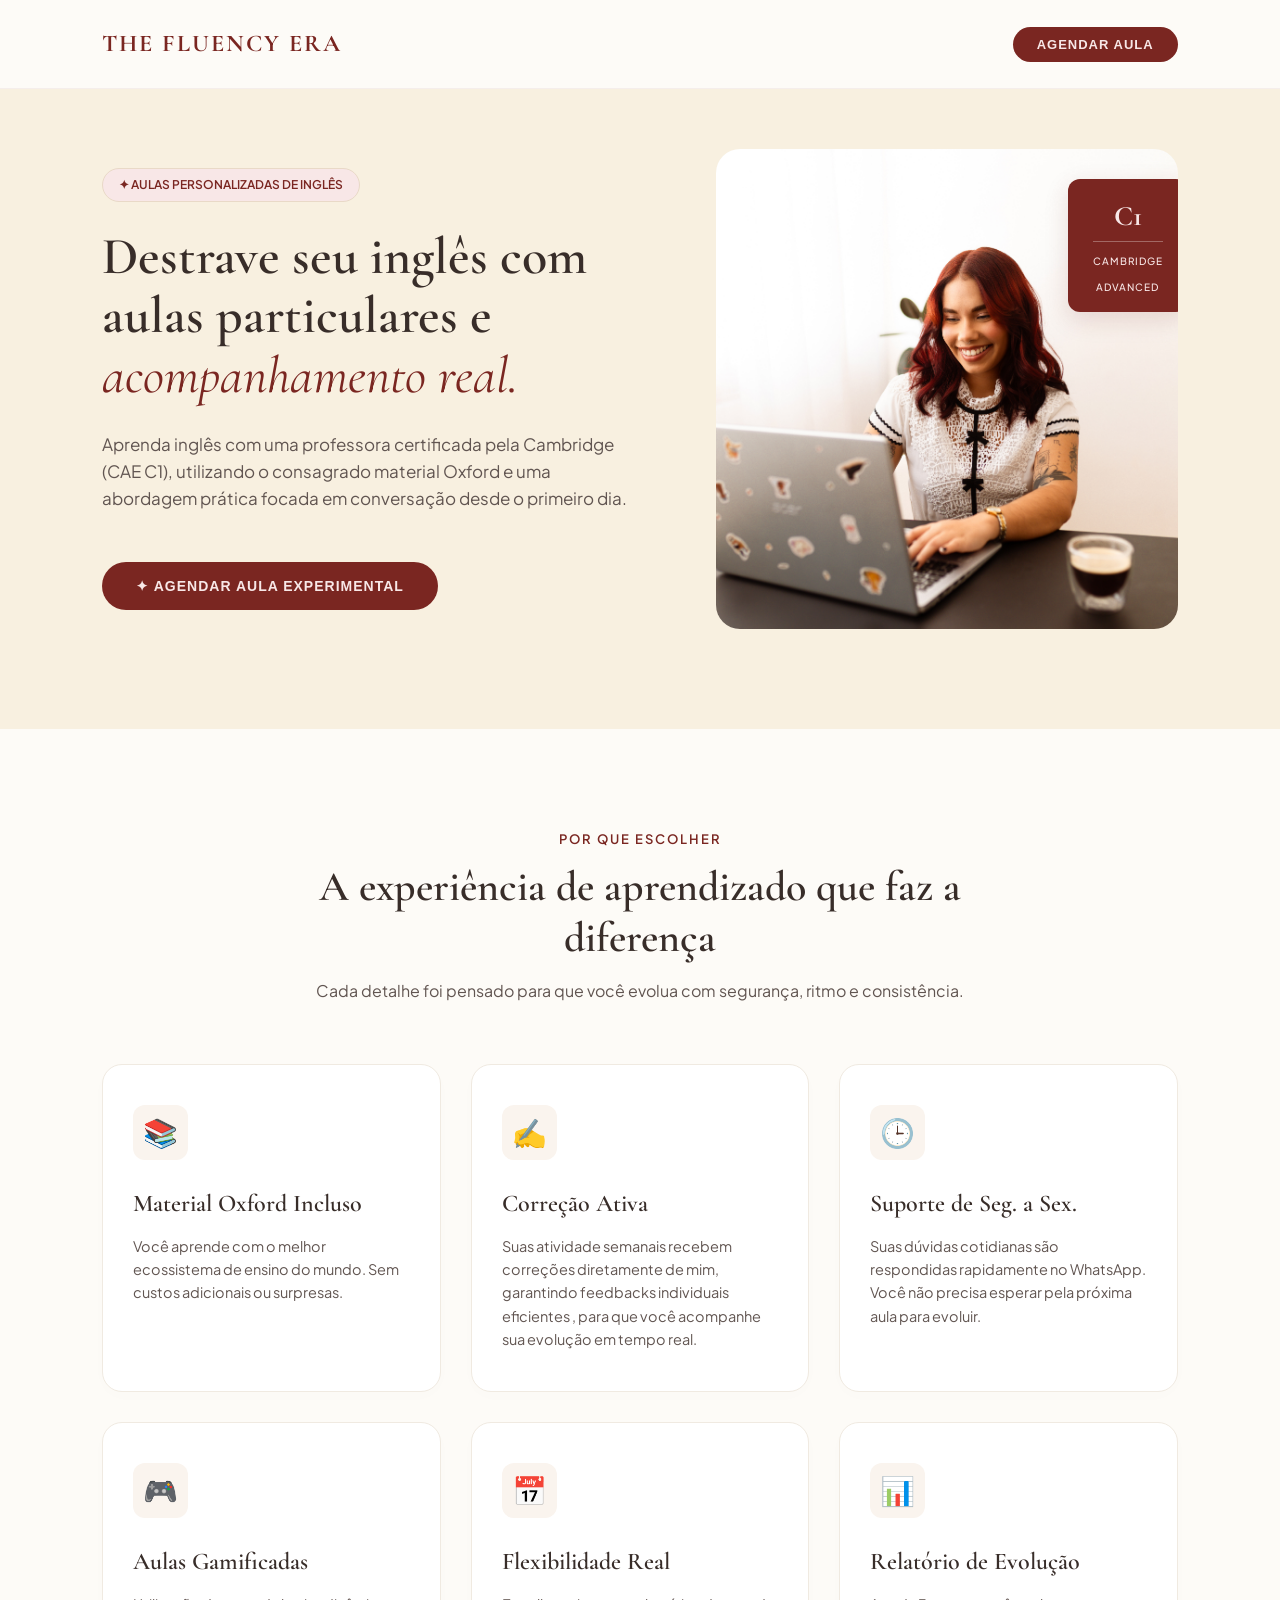
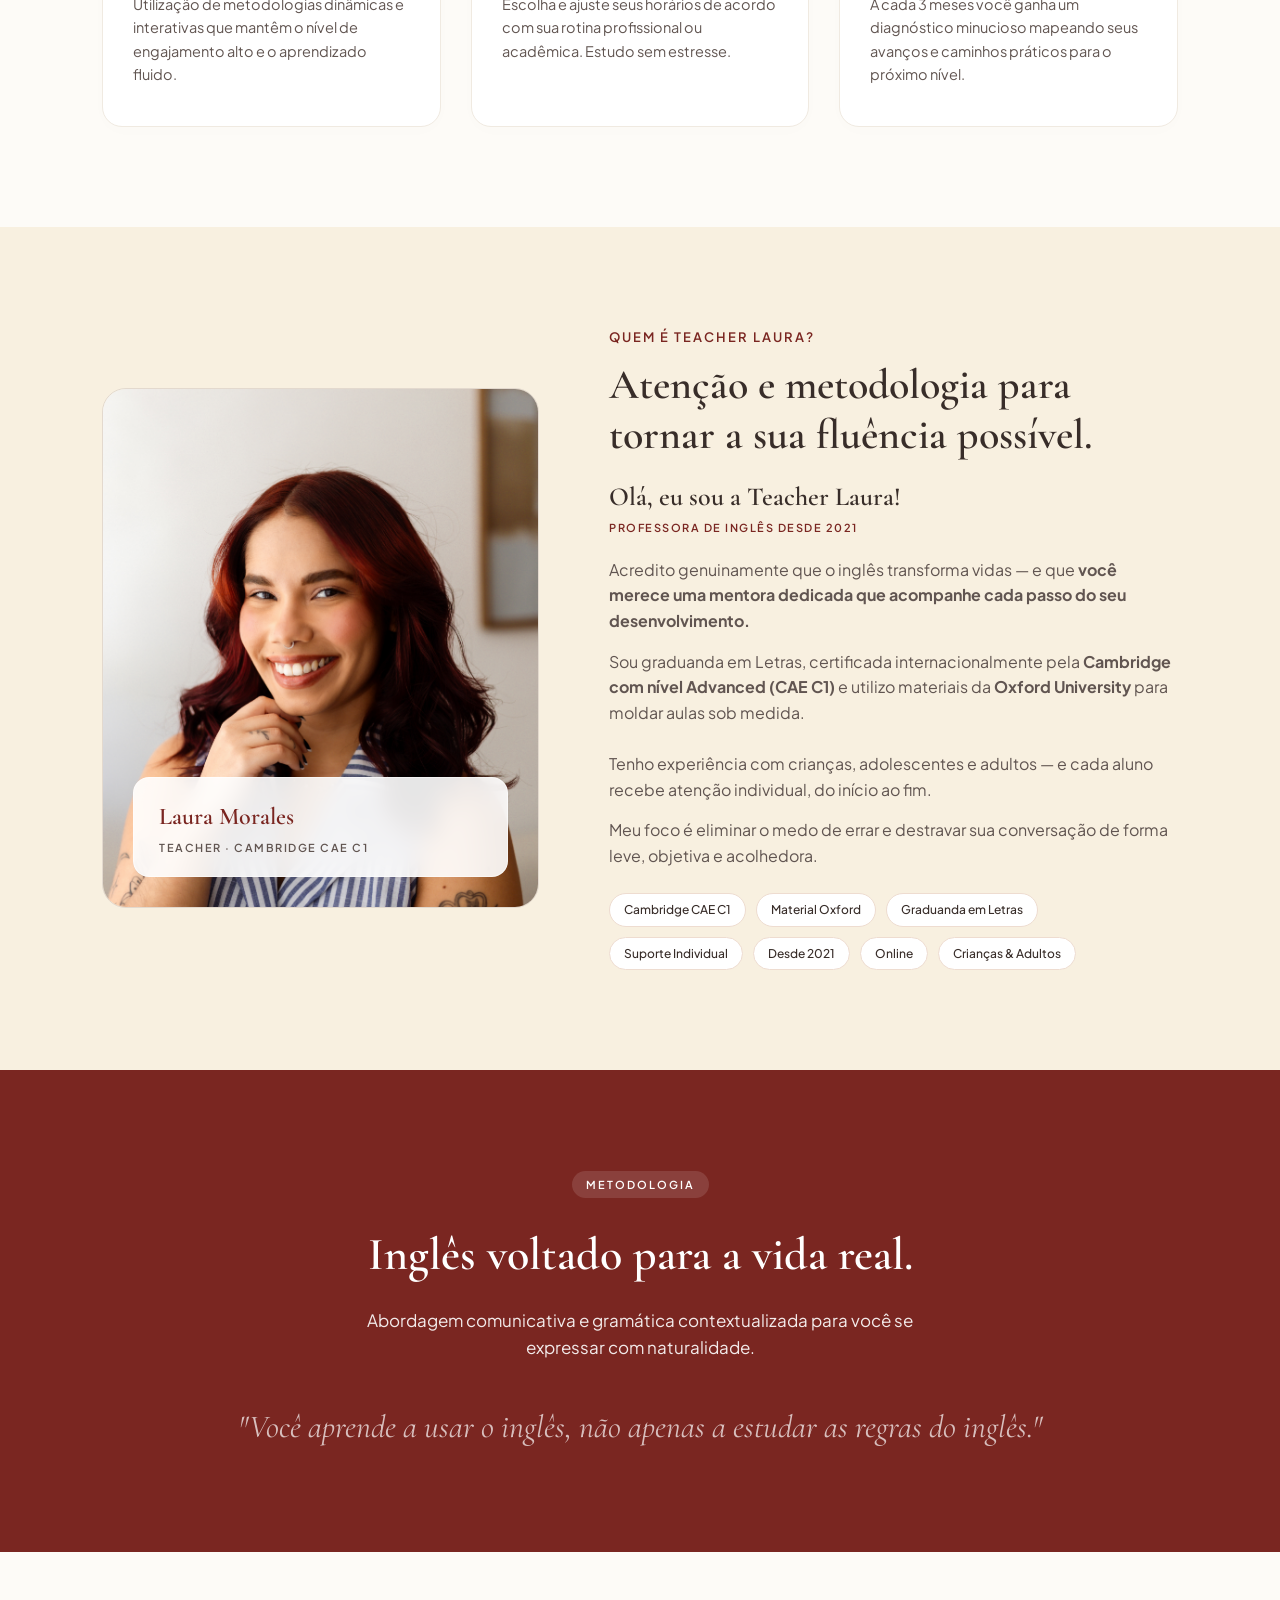
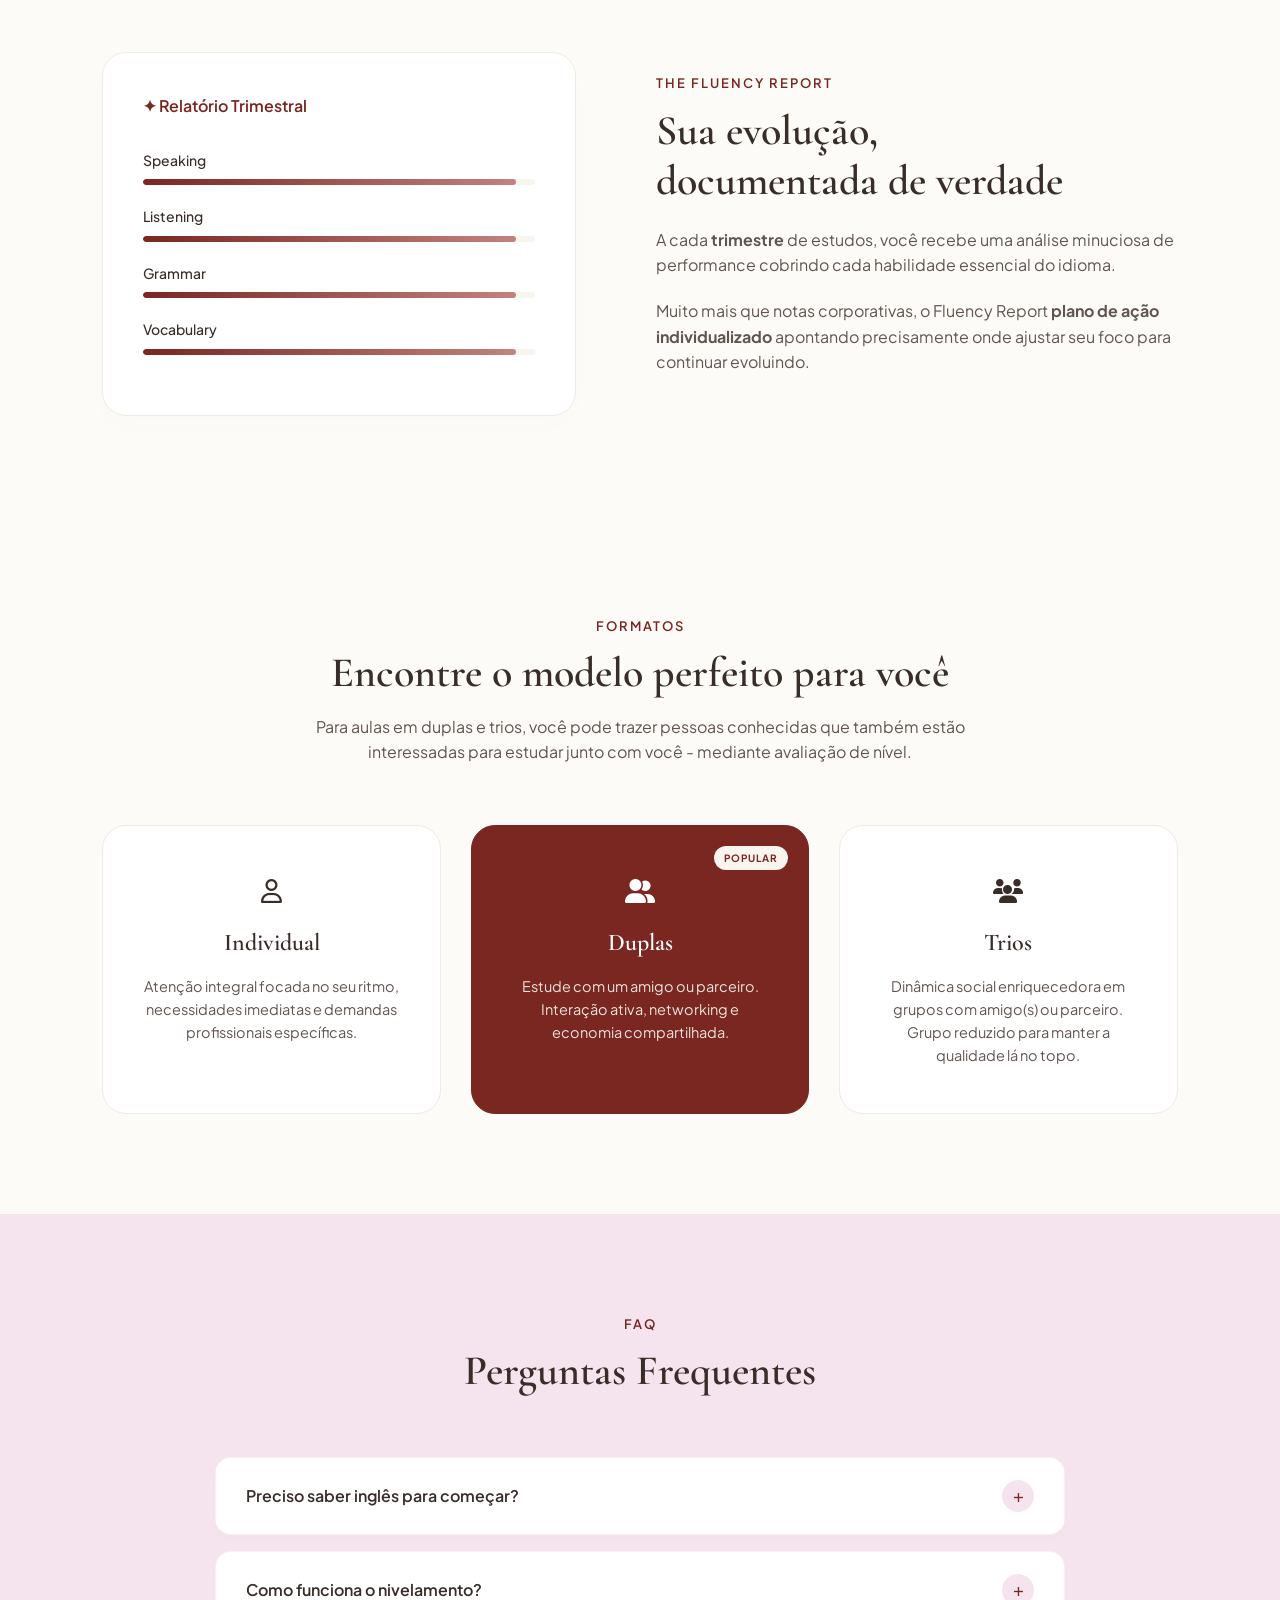
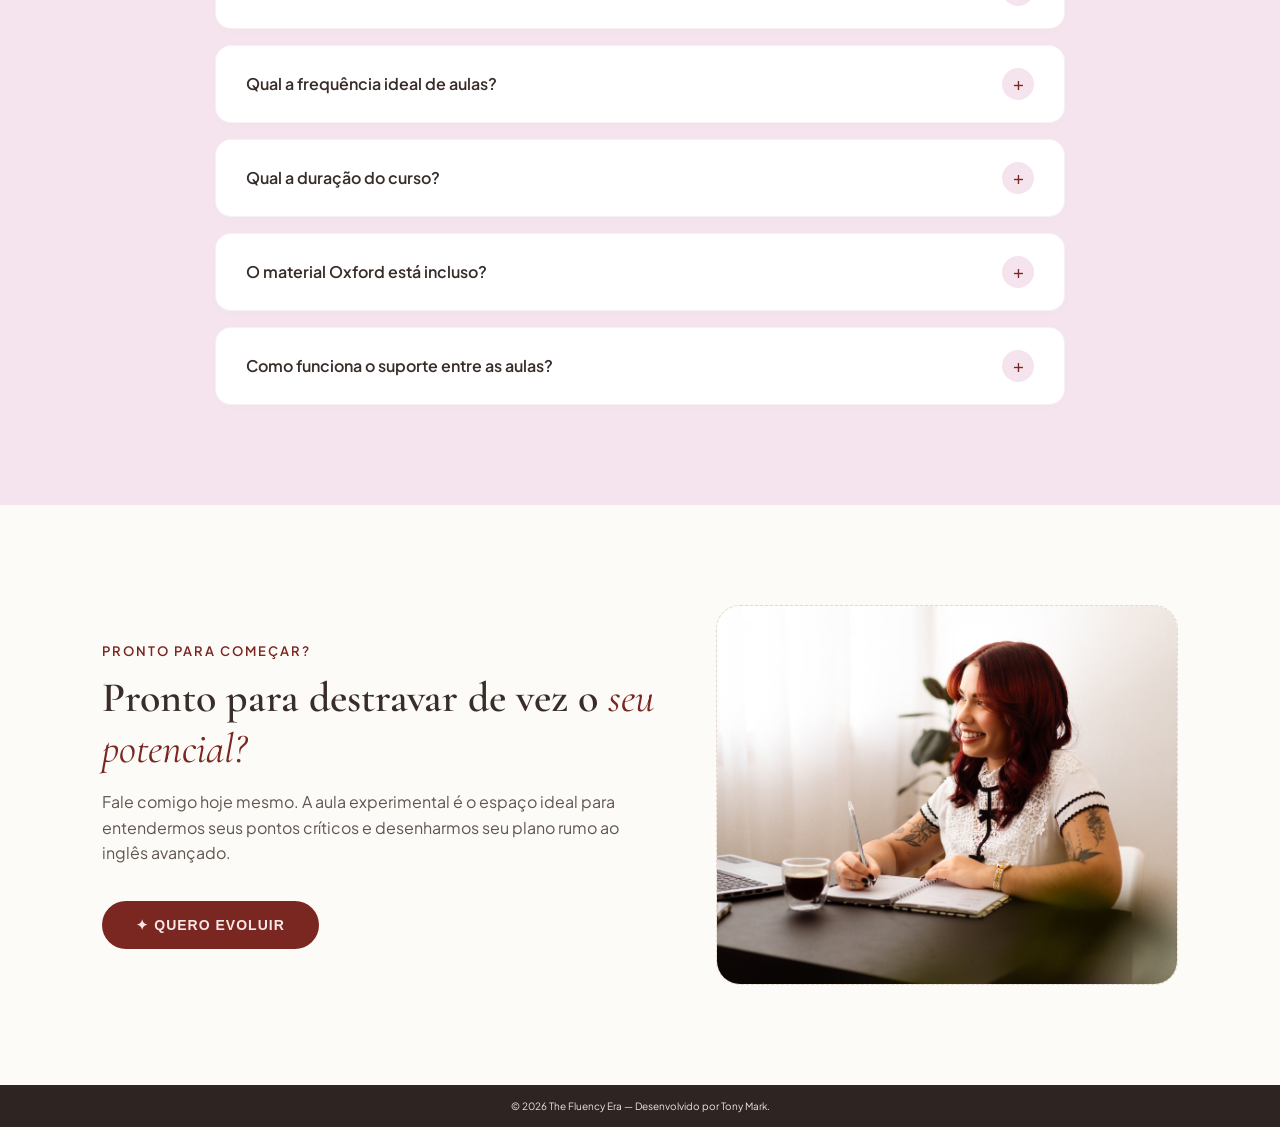
==== index.html @ 77a79cf3 "Update index.html" ====
<!DOCTYPE html>
<html lang="pt-BR">

<head>
    <meta charset="UTF-8">
    <meta name="viewport" content="width=device-width, initial-scale=1.0">
    <title>The Fluency Era | Teacher Laura</title>
    <link
        href="https://fonts.googleapis.com/css2?family=Cormorant+Garamond:ital,wght@0,400;0,600;1,400&family=Plus+Jakarta+Sans:wght@400;500;600&display=swap"
        rel="stylesheet">
    <link rel="stylesheet" href="css/stylos.css">
    <link rel="stylesheet" href="https://cdnjs.cloudflare.com/ajax/libs/font-awesome/6.5.1/css/all.min.css">
</head>

<body>

    <nav>
        <div class="logo">THE FLUENCY ERA</div>
        <button class="btn-nav open-modal-btn">AGENDAR AULA</button>
    </nav>

    <header class="hero">
        <div class="hero-container">
            <div class="hero-text">
                <span class="badge">✦ AULAS PERSONALIZADAS DE INGLÊS</span>
                <h1>Destrave seu inglês com aulas particulares e <span class="italic-text">acompanhamento real.</span>
                </h1>
                <p>Aprenda inglês com uma professora certificada pela Cambridge (CAE C1), utilizando o consagrado
                    material Oxford e uma abordagem prática focada em conversação desde o primeiro dia.</p>
                <button class="btn-hero open-modal-btn">✦ AGENDAR AULA EXPERIMENTAL</button>
            </div>
            <div class="hero-image-container">
                <div class="image-wrapper">
                    <img src="img/começo.jpg" alt="Teacher Laura Morales" class="hero-img-fallback">
                    <div class="cambridge-badge">
                        <span class="badge-title">C1</span>
                        <span class="badge-subtitle">CAMBRIDGE<br>ADVANCED</span>
                    </div>
                </div>
            </div>
        </div>
    </header>

    <section class="features-section">
        <div class="section-header">
            <span class="badge-small">POR QUE ESCOLHER</span>
            <h2>A experiência de aprendizado que faz a diferença</h2>
            <p>Cada detalhe foi pensado para que você evolua com segurança, ritmo e consistência.</p>
        </div>

        <div class="features-grid">
            <div class="feature-card">
                <div class="card-icon">📚</div>
                <h3>Material Oxford Incluso</h3>
                <p>Você aprende com o melhor ecossistema de ensino do mundo. Sem custos adicionais ou surpresas.</p>
            </div>
            <div class="feature-card">
                <div class="card-icon">✍️</div>
                <h3>Correção Ativa</h3>
                <p>Suas atividade semanais recebem correções diretamente de mim, garantindo feedbacks individuais
                    eficientes , para que você acompanhe sua evolução em tempo real.</p>
            </div>
            <div class="feature-card">
                <div class="card-icon">🕒</div>
                <h3>Suporte de Seg. a Sex.</h3>
                <p>Suas dúvidas cotidianas são respondidas rapidamente no WhatsApp. Você não precisa esperar pela
                    próxima aula para evoluir.</p>
            </div>
            <div class="feature-card">
                <div class="card-icon">🎮</div>
                <h3>Aulas Gamificadas</h3>
                <p>Utilização de metodologias dinâmicas e interativas que mantêm o nível de engajamento alto e o
                    aprendizado fluido.</p>
            </div>
            <div class="feature-card">
                <div class="card-icon">📅</div>
                <h3>Flexibilidade Real</h3>
                <p>Escolha e ajuste seus horários de acordo com sua rotina profissional ou acadêmica. Estudo sem
                    estresse.</p>
            </div>
            <div class="feature-card">
                <div class="card-icon">📊</div>
                <h3>Relatório de Evolução</h3>
                <p>A cada 3 meses você ganha um diagnóstico minucioso mapeando seus avanços e caminhos práticos para o
                    próximo nível.</p>
            </div>
        </div>
    </section>

    <section class="about-section">
        <div class="about-container">
            <div class="about-image-wrapper">
                <img src="img/meio.jpg" alt="Laura Morales" class="about-img-fallback">
                <div class="about-name-tag">
                    <h3>Laura Morales</h3>
                    <p>TEACHER · CAMBRIDGE CAE C1</p>
                </div>
            </div>
            <div class="about-content">
                <span class="badge-small">QUEM É TEACHER LAURA?</span>
                <h2>Atenção e metodologia para tornar a sua fluência possível.</h2>
                <h3>Olá, eu sou a Teacher Laura!</h3>
                <p class="subtitle-instructor">PROFESSORA DE INGLÊS DESDE 2021</p>
                <p>Acredito genuinamente que o inglês transforma vidas — e que <strong>você merece uma mentora dedicada
                        que acompanhe cada passo do seu desenvolvimento.</strong></p>
                <p>Sou graduanda em Letras, certificada internacionalmente pela <strong>Cambridge com nível Advanced
                        (CAE C1)</strong> e utilizo materiais da <strong>Oxford University</strong>
                    para moldar aulas sob medida.
                    <br>
                    <br>Tenho experiência com crianças, adolescentes e adultos — e cada aluno recebe atenção individual,
                    do início ao fim.
                </p>
                <p>Meu foco é eliminar o medo de errar e destravar sua conversação de forma leve, objetiva e acolhedora.
                </p>
                <div class="tags-container">
                    <span class="info-tag">Cambridge CAE C1</span>
                    <span class="info-tag">Material Oxford</span>
                    <span class="info-tag">Graduanda em Letras</span>
                    <span class="info-tag">Suporte Individual</span>
                    <span class="info-tag">Desde 2021</span>
                    <span class="info-tag">Online</span>
                    <span class="info-tag">Crianças & Adultos</span>
                </div>
            </div>
        </div>
    </section>

    <section class="methodology-banner">
        <span class="badge-light">METODOLOGIA</span>
        <h2>Inglês voltado para a vida real.</h2>
        <p class="methodology-sub">Abordagem comunicativa e gramática contextualizada para você se expressar com
            naturalidade.</p>
        <blockquote class="quote">"Você aprende a usar o inglês, não apenas a estudar as regras do inglês."</blockquote>
    </section>

    <section class="report-section">
        <div class="report-container">
            <div class="report-preview-box">
                <div class="report-header-internal">✦ Relatório Trimestral</div>
                <div class="report-row"><span>Speaking</span>
                    <div class="progress-bar">
                        <div class="progress" style="width: 95%;"></div>
                    </div>
                </div>
                <div class="report-row"><span>Listening</span>
                    <div class="progress-bar">
                        <div class="progress" style="width: 95%;"></div>
                    </div>
                </div>
                <div class="report-row"><span>Grammar</span>
                    <div class="progress-bar">
                        <div class="progress" style="width: 95%;"></div>
                    </div>
                </div>
                <div class="report-row"><span>Vocabulary</span>
                    <div class="progress-bar">
                        <div class="progress" style="width: 95%;"></div>
                    </div>
                </div>
            </div>
            <div class="report-text">
                <span class="badge-small">THE FLUENCY REPORT</span>
                <h2>Sua evolução, <br> documentada de verdade</h2>
                <p>A cada <strong>trimestre</strong> de estudos, você recebe uma análise minuciosa de performance
                    cobrindo cada habilidade essencial do idioma.</p>
                <p>Muito mais que notas corporativas, o Fluency Report <strong>plano de ação individualizado</strong>
                    apontando precisamente onde ajustar seu foco para continuar evoluindo.</p>
            </div>
        </div>
    </section>


    <section class="modalities-section">
        <div class="section-header">
            <span class="badge-small">FORMATOS</span>
            <h2>Encontre o modelo perfeito para você</h2>
            <p>Para aulas em duplas e trios, você pode trazer pessoas conhecidas
                que também estão interessadas para estudar junto com você - mediante avaliação de nível.</p>
        </div>
        <div class="modalities-grid">
            <div class="modality-card">
                <div class="mod-icon">
                    <i class="fa-regular fa-user modalidade-icon"></i>
                </div>
                <h3>Individual</h3>
                <p>Atenção integral focada no seu ritmo, necessidades imediatas e demandas profissionais específicas.
                </p>
            </div>
            <div class="modality-card popular">
                <div class="popular-badge">POPULAR</div>
                <div class="mod-icon">
                    <i class="fa-solid fa-user-group modalidade-icon"></i>
                </div>
                <h3>Duplas</h3>
                <p>Estude com um amigo ou parceiro. Interação ativa, networking e economia compartilhada.</p>
            </div>
            <div class="modality-card">
                <div class="mod-icon">
                    <i class="fa-solid fa-users modalidade-icon"></i>
                </div>
                <h3>Trios</h3>
                <p>Dinâmica social enriquecedora em grupos com amigo(s) ou parceiro. Grupo reduzido para manter a
                    qualidade lá no topo.</p>
            </div>
        </div>
    </section>

    <section class="faq-section" id="faq">
        <div class="section-header">
            <span class="badge-small">FAQ</span>
            <h2>Perguntas Frequentes</h2>
        </div>

        <div class="faq-grid">
            <div class="faq-item">
                <div class="faq-q" onclick="toggleFaq(this)">
                    <span>Preciso saber inglês para começar?</span>
                    <div class="faq-icon">+</div>
                </div>
                <div class="faq-a">
                    <div class="faq-a-inner">
                        Não! As aulas são adaptadas para todos os níveis, inclusive para quem está começando do zero. O
                        diagnóstico inicial define o ponto de partida ideal para você.
                    </div>
                </div>
            </div>

            <div class="faq-item">
                <div class="faq-q" onclick="toggleFaq(this)">
                    <span>Como funciona o nivelamento?</span>
                    <div class="faq-icon">+</div>
                </div>
                <div class="faq-a">
                    <div class="faq-a-inner">
                        Antes da aula, você recebe um questionário rápido para um alinhamento inicial de nível. Durante
                        a aula experimental, validamos esse resultado de forma prática e dinâmica enquanto conversamos
                        em inglês e nos conhecemos melhor. Após esse diagnóstico, estruturamos seu plano personalizado.
                    </div>
                </div>
            </div>

            <div class="faq-item">
                <div class="faq-q" onclick="toggleFaq(this)">
                    <span>Qual a frequência ideal de aulas?</span>
                    <div class="faq-icon">+</div>
                </div>
                <div class="faq-a">
                    <div class="faq-a-inner">
                        A frequência ideal depende da sua disponibilidade e objetivos. Geralmente, recomendamos de 1 a 2
                        aulas por semana para manter um ritmo constante de aprendizado e fixação de conteúdo.
                    </div>
                </div>
            </div>

            <div class="faq-item">
                <div class="faq-q" onclick="toggleFaq(this)">
                    <span>Qual a duração do curso?</span>
                    <div class="faq-icon">+</div>
                </div>
                <div class="faq-a">
                    <div class="faq-a-inner">
                        Por ser um curso 100% personalizado, não há um tempo fixo de duração. Você avança de acordo com
                        o seu próprio ritmo e necessidades específicas, sem prazos engessados.
                    </div>
                </div>
            </div>

            <div class="faq-item">
                <div class="faq-q" onclick="toggleFaq(this)">
                    <span>O material Oxford está incluso?</span>
                    <div class="faq-icon">+</div>
                </div>
                <div class="faq-a">
                    <div class="faq-a-inner">
                        Sim! Todo o material didático premium da renomada editora Oxford já está completamente incluso
                        nas modalidades de aula, sem nenhuma cobrança de taxas adicionais.
                    </div>
                </div>
            </div>

            <div class="faq-item">
                <div class="faq-q" onclick="toggleFaq(this)">
                    <span>Como funciona o suporte entre as aulas?</span>
                    <div class="faq-icon">+</div>
                </div>
                <div class="faq-a">
                    <div class="faq-a-inner">
                        Você tem canal direto comigo via WhatsApp de segunda a sexta-feira para tirar dúvidas, enviar
                        exercícios ou solicitar feedbacks complementares, sem precisar esperar o dia da próxima aula.
                    </div>
                </div>
            </div>
        </div>
    </section>

    <section class="cta-final">
        <div class="cta-container">
            <div class="cta-text-side">
                <span class="badge-small">PRONTO PARA COMEÇAR?</span>
                <h2>Pronto para destravar de vez o <span class="italic-text">seu potencial?</span></h2>
                <p>Fale comigo hoje mesmo. A aula experimental é o espaço ideal para entendermos seus pontos críticos e
                    desenharmos seu plano rumo ao inglês avançado.</p>
                <button class="btn-cta open-modal-btn">✦ QUERO EVOLUIR</button>
            </div>
            <div class="cta-image-side">
                <div class="cta-image-box">
                    <img src="img/final.jpg" alt="Fluency Journey" class="cta-img-fallback">
                </div>
            </div>
        </div>
    </section>

    <footer>
        <p>&copy; 2026 The Fluency Era — Desenvolvido por Tony Mark.</p>
    </footer>

    <div id="bookingModal" class="modal">
        <div class="modal-content">
            <span class="close-modal">&times;</span>
            <div class="modal-body-box">
                <h2>Início da jornada de fluência</h2>
                <p class="modal-subtitle">Preencha os detalhes e vamos conversar no WhatsApp!</p>

                <form id="whatsappForm">
                    <div class="form-group">
                        <label for="userName">Seu Nome Completo</label>
                        <input type="text" id="userName" placeholder="Ex: João Silva" required>
                    </div>

                    <div class="form-group">
                        <label for="userAge">Sua Idade</label>
                        <input type="number" id="userAge" placeholder="Ex: 28" required>
                    </div>

                    <div class="form-group">
                        <label for="englishLevel">Como você avalia seu inglês hoje?</label>
                        <select id="englishLevel" required>
                            <option value="" disabled selected>Selecione uma opção</option>
                            <option value="Iniciante">Iniciante (Não sei nada ou muito pouco)</option>
                            <option value="Básico">Básico (Entendo um pouco, mas travo na fala)</option>
                            <option value="Intermediário">Intermediário (Já me comunico, mas procuro aperfeiçoamento)
                            </option>
                            <option value="Avançado">Avançado (Sou fluente, mas quero refinar meu inglês)</option>
                        </select>
                    </div>

                    <div class="form-group">
                        <label for="hasExperience">Já teve experiências anteriores com o inglês?</label>
                        <select id="hasExperience" required>
                            <option value="" disabled selected>Selecione uma opção</option>
                            <option value="Não">Não</option>
                            <option value="Sim, em cursos tradicionais">Sim, em cursos tradicionais</option>
                            <option value="Sim, com professores particulares">Sim, com professores particulares</option>
                            <option value="Sim, de forma autodidata">Sim, por conta própria</option>
                        </select>
                    </div>

                    <div class="form-group">
                        <label for="userObjective">Qual seu principal objetivo com o idioma?</label>
                        <textarea id="userObjective" placeholder="Ex: Viagem, Promoção no Trabalho, Conversação, etc."
                            rows="3" required></textarea>
                    </div>

                    <div class="form-group">
                        <label for="preferredPlan">Qual plano melhor atende sua necessidade?</label>
                        <select id="preferredPlan" required>
                            <option value="" disabled selected>Selecione uma opção</option>
                            <option value="1x na semana">1x na semana</option>
                            <option value="2x na semana">2x na semana</option> Turma para iniciantes (quinta-feira 20h)
                            <option value="Personalizado">Pacote personalizado</option>
                            <option value="Turma">Turma para iniciantes (quinta-feira 20h)</option>

                        </select>
                    </div>

                    <div class="form-group">
                        <label for="preferredTime">Preferência de horário para as aulas:</label>
                        <select id="preferredTime" required>
                            <option value="" disabled selected>Selecione uma opção</option>
                            <option value="Manhã">Manhã</option>
                            <option value="Tarde">Tarde</option>
                            <option value="Noite">Noite</option>
                        </select>
                    </div>

                    <button type="submit" class="btn-submit-form">Enviar e Iniciar Chat</button>
                </form>
            </div>
        </div>
    </div>

    <script src="JS/action.js"></script>
</body>

</html>
---- css/stylos.css ----
* {
    box-sizing: border-box;
    margin: 0;
    padding: 0;
}

:root {
    --bordô: #7A2621;         /* Tom de vinho principal dos botões e logo */
    --bordô-light: #5E1B17;   /* Hover dos botões */
    --rosa: #eac8d6;          /* Detalhes e bordas secundárias */
    --rosa-light: #f5e4ed;    /* Fundo suave do FAQ e badges */
    --creme: #f8f0e0;         /* Tom creme padrão do body */
    --creme-light: #FDFBF7;   /* Variação creme claro para contraste */
    --dark: #382d29;          /* Cor da tipografia principal */
    --gray: #615551;          /* Cor dos parágrafos secundários */
    --white: #FFFFFF;         /* Fundo interno dos cards */
}

body {
    font-family: 'Plus Jakarta Sans', sans-serif;
    background-color: var(--creme);
    color: var(--dark);
    line-height: 1.6;
}

/*FONTES*/
h1, h2, h3, h4, .logo, 
.hero-text h1,
.section-header h2, 
.about-content h2, .about-content h3, 
.report-text h2, 
.feature-card h3,
.modality-card h3,
.modalities-section h2,
.faq-section h2,
.modal-body-box h2,
.methodology-banner h2 {
    font-family: 'Cormorant Garamond', serif;
    font-weight: 600;
}

/* Padronização dos parágrafos e textos das seções para usarem a Plus Jakarta Sans */
p, .section-header p, .about-content p, .report-text p, .feature-card p, .modality-card p, .faq-q span {
    font-family: 'Plus Jakarta Sans', sans-serif;
}

/*NAVBAR (MENU SUPERIOR)*/
nav {
    display: flex;
    justify-content: space-between;
    align-items: center;
    padding: 25px 8%;
    background-color: var(--creme-light);
    position: sticky;
    top: 0;
    z-index: 100;
    border-bottom: 1px solid rgba(122, 38, 33, 0.06);
}

.logo {
    font-size: 24px;
    letter-spacing: 2px;
    color: var(--bordô);
    font-weight: bold;
}

.btn-nav {
    background-color: var(--bordô);
    color: #f8e7e7;
    border: none;
    padding: 10px 24px;
    border-radius: 50px;
    font-size: 13px;
    font-weight: 600;
    letter-spacing: 1px;
    cursor: pointer;
    transition: background-color 0.3s ease;
}

.btn-nav:hover {
    background-color: var(--bordô-light);
}

/*ELEMENTOS VISUAIS: BADGES E BOTÕES GERAIS*/
.badge {
    background-color: #f8e7e7;
    padding: 6px 16px;
    border-radius: 50px;
    font-size: 12px;
    font-weight: 600;
    color: var(--bordô);
    border: 1px solid #e9d9c7;
    display: inline-block;
    margin-bottom: 25px;
}

.badge-small {
    color: var(--bordô);
    font-size: 13px;
    font-weight: 600;
    letter-spacing: 2px;
    display: block;
    margin-bottom: 12px;
}

.btn-hero, .btn-cta {
    background-color: var(--bordô);
    color: #f8e7e7;
    border: none;
    padding: 16px 34px;
    border-radius: 50px;
    font-size: 14px;
    font-weight: 600;
    cursor: pointer;
    letter-spacing: 1px;
    transition: transform 0.2s, background-color 0.3s;
    margin-top: 15px;
}

.btn-hero:hover, .btn-cta:hover {
    background-color: var(--bordô-light);
    transform: translateY(-2px);
}

/*SEÇÃO HERO*/
.hero {
    padding: 60px 8% 100px 8%;
    background-color: var(--creme);
}

.hero-container {
    display: grid;
    grid-template-columns: 1.2fr 1fr;
    gap: 60px;
    align-items: center;
}

.hero-text h1 {
    font-size: 52px;
    line-height: 1.15;
    color: var(--dark);
    margin-bottom: 25px;
}

.italic-text {
    font-style: italic;
    font-weight: 400;
    color: var(--bordô);
}

.hero-text p {
    font-size: 17px;
    color: var(--gray);
    margin-bottom: 35px;
    max-width: 540px;
}

.hero-image-container .image-wrapper {
    position: relative;
    background-color: #e7d5c1;
    border-radius: 24px;
    height: 480px;
    width: 100%;
    overflow: hidden;
}

.hero-img-fallback, .about-img-fallback {
    width: 100%;
    height: 100%;
    object-fit: cover;
    display: block;
}

.cambridge-badge {
    position: absolute;
    top: 30px;
    right: -10px;
    background-color: var(--bordô);
    color: #f8e7e7;
    padding: 15px 25px;
    border-radius: 12px;
    box-shadow: 0 8px 24px rgba(122,38,33,0.15);
    text-align: center;
    z-index: 5;
}

.cambridge-badge .badge-title {
    font-family: 'Cormorant Garamond', serif;
    font-size: 28px;
    font-weight: bold;
    display: block;
    border-bottom: 1px solid rgba(255,255,255,0.3);
    padding-bottom: 2px;
    margin-bottom: 4px;
}

.cambridge-badge .badge-subtitle {
    font-size: 10px;
    letter-spacing: 1px;
    font-weight: 500;
}

/*CONFIGURAÇÃO DO GRID DE BENEFÍCIOS*/
.features-section {
    padding: 100px 8%;
    background-color: var(--creme-light);
}

.section-header {
    text-align: center;
    margin-bottom: 60px;
    max-width: 700px;
    margin-left: auto;
    margin-right: auto;
}

.section-header h2 {
    font-size: 42px;
    color: var(--dark);
    margin-bottom: 15px;
    line-height: 1.2;
}

.section-header p {
    color: var(--gray);
    font-size: 16px;
    font-weight: 400;
}

.features-grid {
    display: grid;
    grid-template-columns: repeat(3, 1fr); 
    gap: 30px;
}

.feature-card {
    background-color: var(--white);
    padding: 40px 30px;
    border-radius: 20px;
    box-shadow: 0 4px 20px rgba(46,37,34,0.01);
    border: 1px solid #F0EAE1;
    transition: transform 0.3s ease;
}

.feature-card:hover {
    transform: translateY(-5px);
}

.card-icon {
    font-size: 28px;
    background-color: #FAF4EE;
    width: 55px;
    height: 55px;
    display: flex;
    align-items: center;
    justify-content: center;
    border-radius: 12px;
    margin-bottom: 25px;
}

.feature-card h3 {
    font-size: 24px;
    color: var(--dark);
    margin-bottom: 12px;
}

.feature-card p {
    font-size: 14.5px;
    color: var(--gray);
    line-height: 1.6;
    font-weight: 400;
}

/*METODOLOGIA BANNER*/
.methodology-banner {
    background-color: var(--bordô);
    color: var(--white);
    padding: 100px 8%;
    text-align: center;
}

.badge-light {
    background-color: rgba(255,255,255,0.12);
    padding: 5px 14px;
    border-radius: 50px;
    font-size: 11px;
    font-weight: 600;
    letter-spacing: 2px;
    display: inline-block;
    margin-bottom: 20px;
}

.methodology-banner h2 {
    font-size: 46px;
    margin-bottom: 15px;
}

.methodology-sub {
    font-size: 17px;
    opacity: 0.9;
    max-width: 600px;
    margin: 0 auto 40px auto;
}

.quote {
    font-family: 'Cormorant Garamond', serif;
    font-size: 32px;
    font-style: italic;
    opacity: 0.7;
    font-weight: 400;
}

/*THE FLUENCY REPORT*/
.report-section {
    padding: 100px 8%;
    background-color: var(--creme-light);
}

.report-container {
    display: grid;
    grid-template-columns: 1fr 1.1fr;
    gap: 80px;
    align-items: center;
}

.report-preview-box {
    background-color: var(--white);
    border-radius: 24px;
    padding: 40px;
    box-shadow: 0 10px 30px rgba(0,0,0,0.01);
    border: 1px solid #F0EAE1;
}

.report-header-internal {
    color: var(--bordô);
    font-weight: 600;
    font-size: 16px;
    margin-bottom: 30px;
}

.report-row {
    margin-bottom: 20px;
}

.report-row span {
    display: block;
    font-size: 14px;
    font-weight: 500;
    margin-bottom: 8px;
    color: var(--dark);
}

.progress-bar {
    background-color: #FAF4EE;
    height: 6px;
    border-radius: 10px;
    width: 100%;
    overflow: hidden;
}

.progress {
    background: linear-gradient(90deg, var(--bordô), #C2827E);
    height: 100%;
    border-radius: 10px;
}

.report-text h2 {
    font-size: 42px;
    margin-bottom: 20px;
    line-height: 1.2;
}

.report-text p {
    color: var(--gray);
    margin-bottom: 20px;
    font-size: 16px;
    font-weight: 400;
}

/*ABOUT SECTION (QUEM É TEACHER LAURA?)*/
.about-section {
    padding: 100px 8%;
    background-color: var(--creme);
}

.about-container {
    display: grid;
    grid-template-columns: 1fr 1.3fr;
    gap: 70px;
    align-items: center;
}

.about-image-wrapper {
    position: relative;
    background-color: #EBE4DC;
    border-radius: 24px;
    height: 520px;
    overflow: hidden;
    border: 1px solid #E3D9CE;
}

.about-name-tag {
    position: absolute;
    bottom: 30px;
    left: 30px;
    right: 30px;
    background-color: rgba(255, 255, 255, 0.9);
    backdrop-filter: blur(10px);
    padding: 20px 25px;
    border-radius: 16px;
    border: 1px solid rgba(255,255,255,0.5);
}

.about-name-tag h3 {
    font-size: 24px;
    color: var(--bordô);
}

.about-name-tag p {
    font-size: 11px;
    font-weight: 600;
    letter-spacing: 1.5px;
    color: var(--gray);
    margin-top: 2px;
}

.about-content h2 {
    font-size: 42px;
    color: var(--dark);
    margin-bottom: 15px;
    line-height: 1.2;
}

.about-content h3 {
    font-size: 26px;
    color: var(--dark);
    margin-top: 10px;
    margin-bottom: 2px;
}

.subtitle-instructor {
    font-size: 12px;
    font-weight: 600;
    letter-spacing: 1.5px;
    color: var(--bordô);
    margin-bottom: 20px;
}

.about-content p {
    color: var(--gray);
    font-size: 16px;
    font-weight: 400;
    margin-bottom: 15px;
}

.tags-container {
    display: flex;
    flex-wrap: wrap;
    gap: 10px;
    margin-top: 25px;
}

.info-tag {
    font-family: 'Plus Jakarta Sans', sans-serif;
    background-color: var(--white);
    border: 1px solid #EEDCD0;
    padding: 6px 14px;
    border-radius: 50px;
    font-size: 12px;
    font-weight: 500;
    color: var(--dark);
}

/*MODALIDADES*/
.modalities-section {
    padding: 100px 8%;
    background-color: var(--creme-light);
}

.modalities-grid {
    display: grid;
    grid-template-columns: repeat(3, 1fr);
    gap: 30px;
}

.modality-card {
    background-color: var(--white);
    border: 1px solid #F0EAE1;
    padding: 45px 35px;
    border-radius: 24px;
    text-align: center;
    position: relative;
}

.modality-card h3 {
    font-size: 24px;
    color: var(--dark);
    margin-bottom: 12px;
}

.modality-card p {
    font-size: 14.5px;
    color: var(--gray);
    font-weight: 400;
}

.modality-card.popular {
    background-color: var(--bordô);
    color: var(--white);
    border-color: var(--bordô);
}

.modality-card.popular h3 {
    color: var(--white);
}

.modality-card.popular p {
    color: #EBE4DC;
}

.popular-badge {
    position: absolute;
    top: 20px;
    right: 20px;
    background-color: #FAF4EE;
    color: var(--bordô);
    font-size: 10px;
    font-weight: 700;
    padding: 4px 10px;
    border-radius: 50px;
    letter-spacing: 1px;
}

.mod-icon {
    font-size: 24px;
    margin-bottom: 15px;
}

/*SEÇÃO FAQ ACCORDION*/
.faq-section {
    padding: 100px 8%;
    background-color: var(--rosa-light);
}

.faq-grid {
    max-width: 850px;
    margin: 0 auto;
    display: flex;
    flex-direction: column;
    gap: 16px;
}

.faq-item {
    background-color: var(--white);
    border-radius: 16px;
    overflow: hidden;
    border: 1px solid rgba(122, 38, 33, 0.06);
    box-shadow: 0 4px 12px rgba(56, 45, 41, 0.01);
    transition: transform 0.2s ease;
}

.faq-q {
    padding: 22px 30px;
    font-size: 16px;
    cursor: pointer;
    display: flex;
    justify-content: space-between;
    align-items: center;
    user-select: none;
    transition: background-color 0.2s;
}

.faq-q span {
    font-weight: 600;
    color: var(--dark);
}

.faq-q:hover {
    background-color: var(--creme-light);
}

.faq-icon {
    width: 32px;
    height: 32px;
    font-size: 18px;
    color: var(--bordô);
    background-color: var(--rosa-light);
    border-radius: 50%;
    display: flex;
    align-items: center;
    justify-content: center;
    transition: transform 0.3s ease, background-color 0.2s;
    flex-shrink: 0;
}

.faq-a {
    max-height: 0;
    overflow: hidden;
    transition: max-height 0.35s cubic-bezier(0.4, 0, 0.2, 1);
}

.faq-a-inner {
    padding: 0 30px 24px 30px;
    color: var(--gray);
    font-size: 15px;
    line-height: 1.7;
    font-weight: 400;
    border-top: 1px solid rgba(122, 38, 33, 0.04);
}

.faq-item.active .faq-a {
    max-height: 200px;
}

.faq-item.active .faq-icon {
    transform: rotate(45deg);
    background-color: var(--bordô);
    color: var(--white);
}

/*SEÇÃO FINAL CTA & FOOTER*/
.cta-final {
    padding: 100px 8%;
    background-color: var(--creme-light);
}

.cta-container {
    display: grid;
    grid-template-columns: 1.2fr 1fr;
    gap: 60px;
    align-items: center;
}

.cta-text-side h2 {
    font-size: 42px;
    color: var(--dark);
    margin-bottom: 15px;
    line-height: 1.2;
}

.cta-text-side p {
    color: var(--gray);
    font-size: 16px;
    font-weight: 400;
    margin-bottom: 20px;
}

.cta-image-box {
    background-color: #FAF4EE;
    border-radius: 24px;
    height: 380px;
    width: 100%;
    overflow: hidden;
    border: 1px dashed #E3D9CE;
}

.cta-img-fallback {
    width: 100%;
    height: 100%;
    object-fit: cover;
}

footer {
    padding: 13px 8%;
    background-color: #2E2522;
    color: #EBE4DC;
    text-align: center;
    font-size: 10px;
}

/*INTERFACE INTERATIVA MODAL*/
.modal {
    display: none; 
    position: fixed;
    top: 0;
    left: 0;
    width: 100%;
    height: 100%;
    background-color: rgba(46, 37, 34, 0.4);
    backdrop-filter: blur(5px);
    z-index: 1000;
    justify-content: center;
    align-items: center;
    padding: 20px;
}

.modal-content {
    background-color: var(--white);
    border-radius: 24px;
    max-width: 540px;
    width: 100%;
    max-height: 90vh;
    overflow-y: auto;
    position: relative;
    box-shadow: 0 20px 50px rgba(0,0,0,0.15);
}

.close-modal {
    position: absolute;
    top: 20px;
    right: 25px;
    font-size: 30px;
    color: #A39691;
    cursor: pointer;
    transition: color 0.2s;
}

.close-modal:hover {
    color: var(--bordô);
}

.modal-body-box {
    padding: 45px 40px;
}

.modal-body-box h2 {
    font-size: 32px;
    color: var(--dark);
    margin-bottom: 6px;
    text-align: center;
}

.modal-subtitle {
    text-align: center;
    font-size: 14px;
    color: var(--gray);
    margin-bottom: 35px;
}

.form-group {
    margin-bottom: 20px;
}

.form-group label {
    display: block;
    font-size: 13px;
    font-weight: 600;
    color: var(--dark);
    margin-bottom: 8px;
}

.form-group input[type="text"],
.form-group input[type="number"],
.form-group select,
.form-group textarea {
    width: 100%;
    padding: 14px 18px;
    border-radius: 12px;
    border: 1px solid #DED7CD;
    background-color: var(--white);
    font-family: inherit;
    font-size: 14.5px;
    color: var(--dark);
    outline: none;
    transition: border-color 0.2s;
}

.form-group input:focus,
.form-group select:focus,
.form-group textarea:focus {
    border-color: var(--bordô);
}

.btn-submit-form {
    width: 100%;
    background-color: var(--bordô);
    color: var(--white);
    border: none;
    padding: 16px;
    border-radius: 50px;
    font-size: 15px;
    font-weight: 600;
    cursor: pointer;
    transition: background-color 0.3s;
}

.btn-submit-form:hover {
    background-color: var(--bordô-light);
}

/* RESPONSIVIDADE (MEDIA QUERIES)*/
@media (max-width: 992px) {
    .hero-container, .report-container, .about-container, .cta-container {
        grid-template-columns: 1fr;
        gap: 40px;
    }
    .features-grid, .modalities-grid {
        grid-template-columns: repeat(2, 1fr);
    }
}

@media (max-width: 600px) {
    .features-grid, .modalities-grid {
        grid-template-columns: 1fr;
    }
    .modal-body-box {
        padding: 30px 20px;
    }
    .hero-text h1 {
        font-size: 36px;
    }
}

/* Força a alteração do subtítulo ignorando regras antigas */
.about-content .subtitle-instructor,
.about-text .subtitle-instructor,
p.subtitle-instructor {
    font-family: 'Plus Jakarta Sans', sans-serif !important;
    font-size: 11px !important;               /* Diminui o tamanho */
    color: #7A2621 !important;                 /* Força a cor vermelha/bordô */
    font-weight: 600 !important;
    letter-spacing: 1.5px !important;         /* Espaçamento elegante */
    text-transform: uppercase !important;     /* Em maiúsculas */
    display: block !important;
    margin-bottom: 20px !important;
}
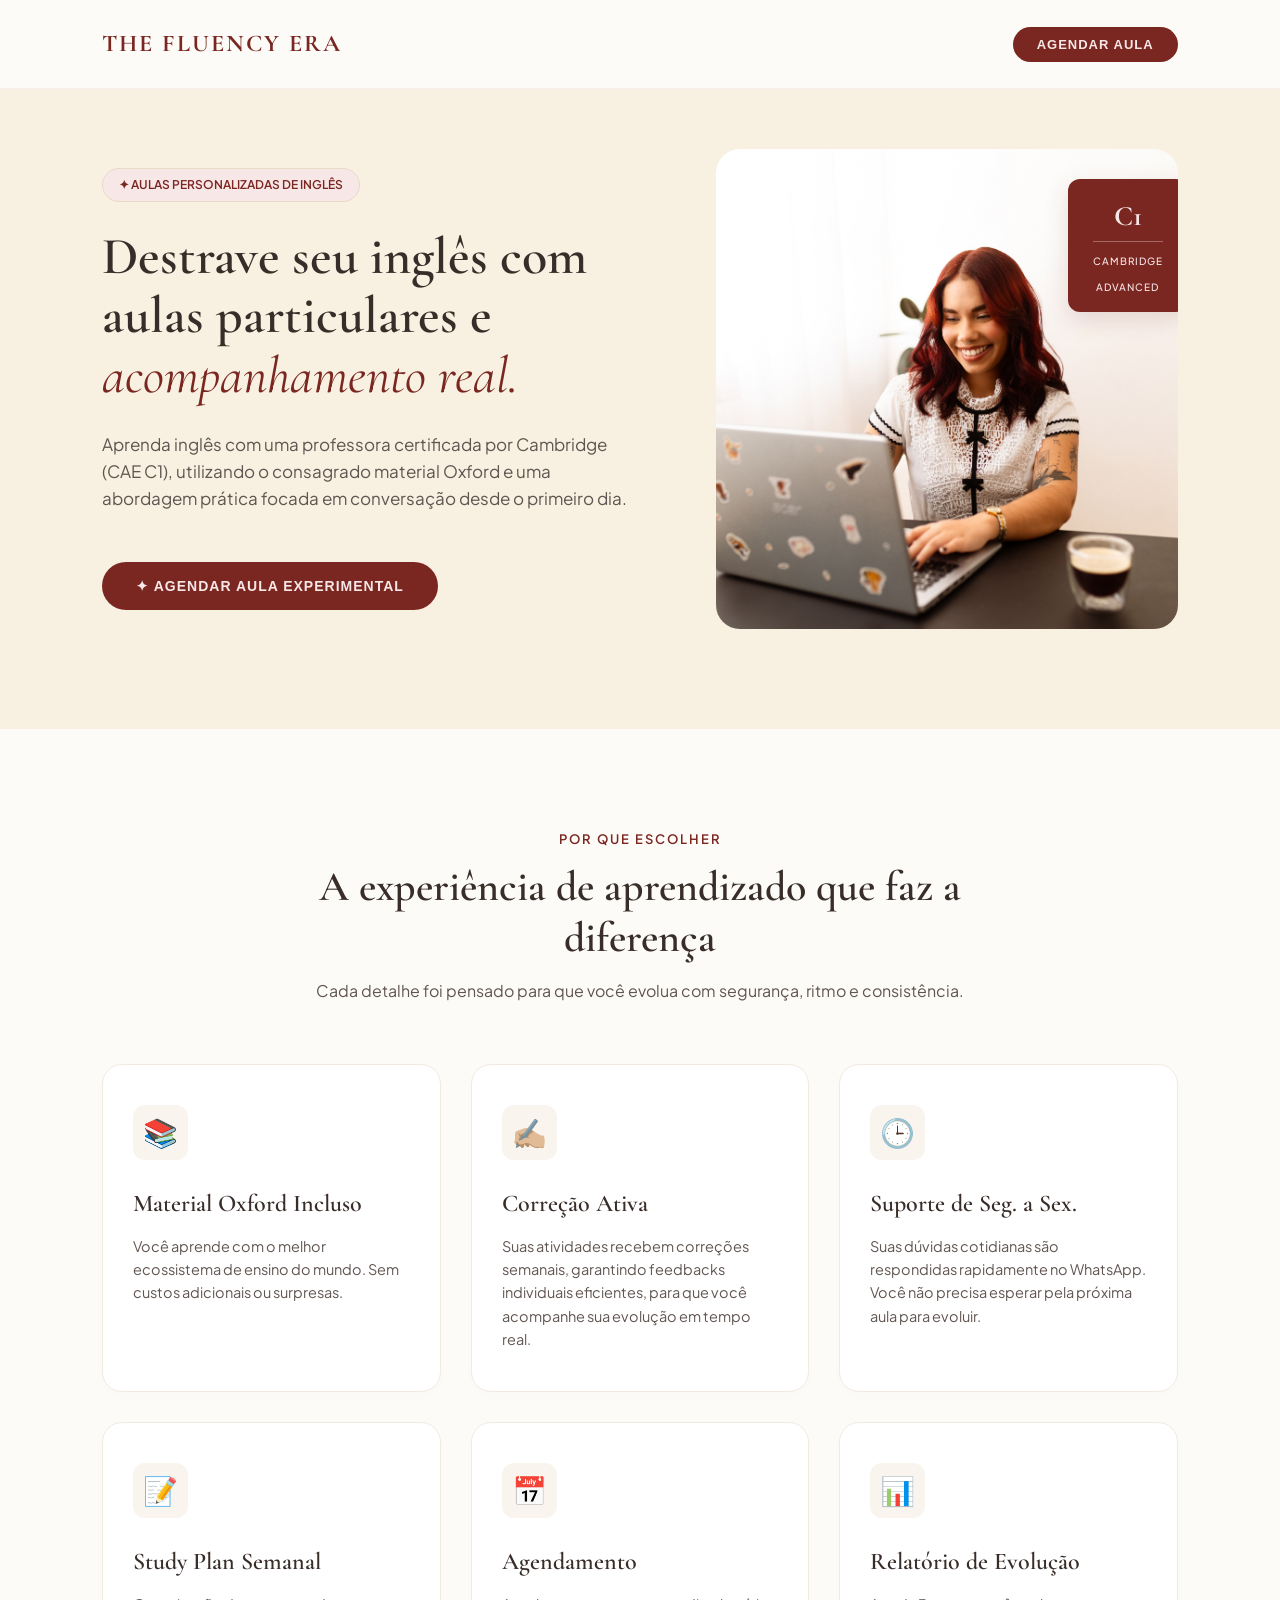
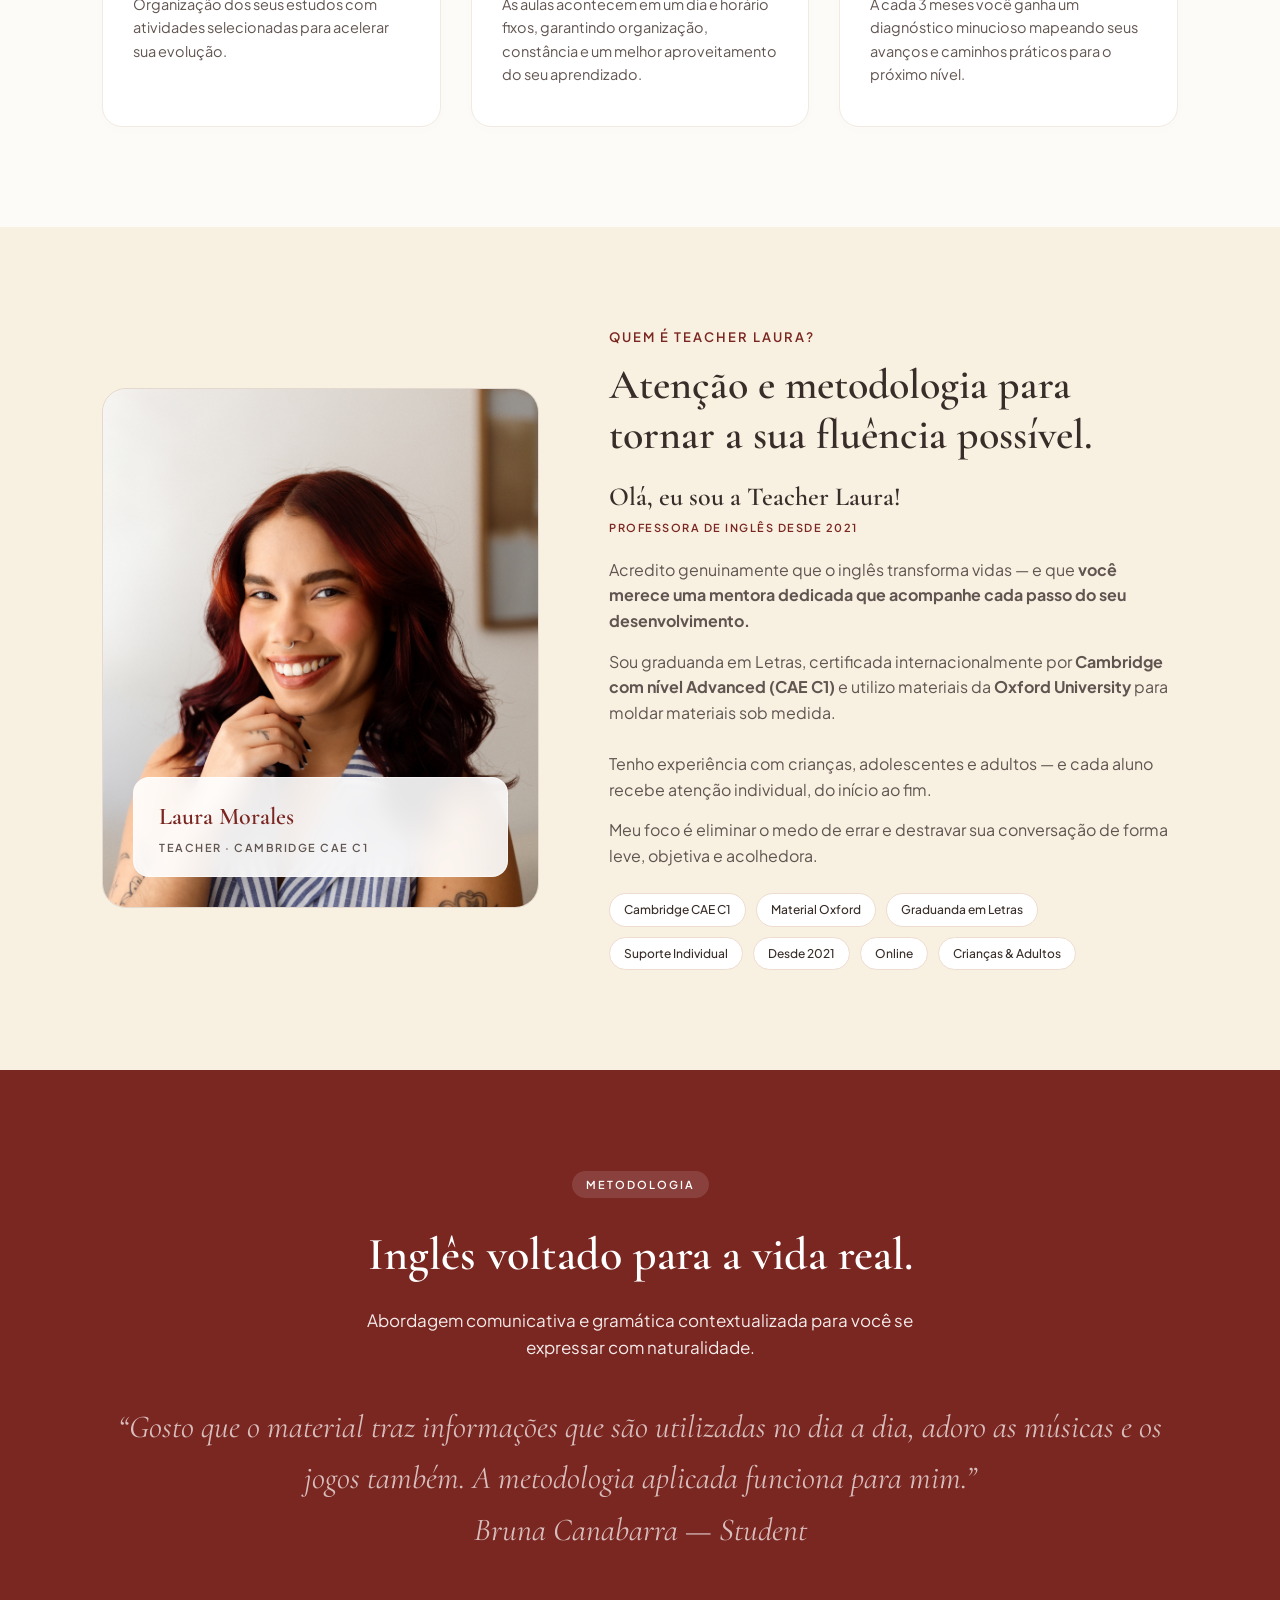
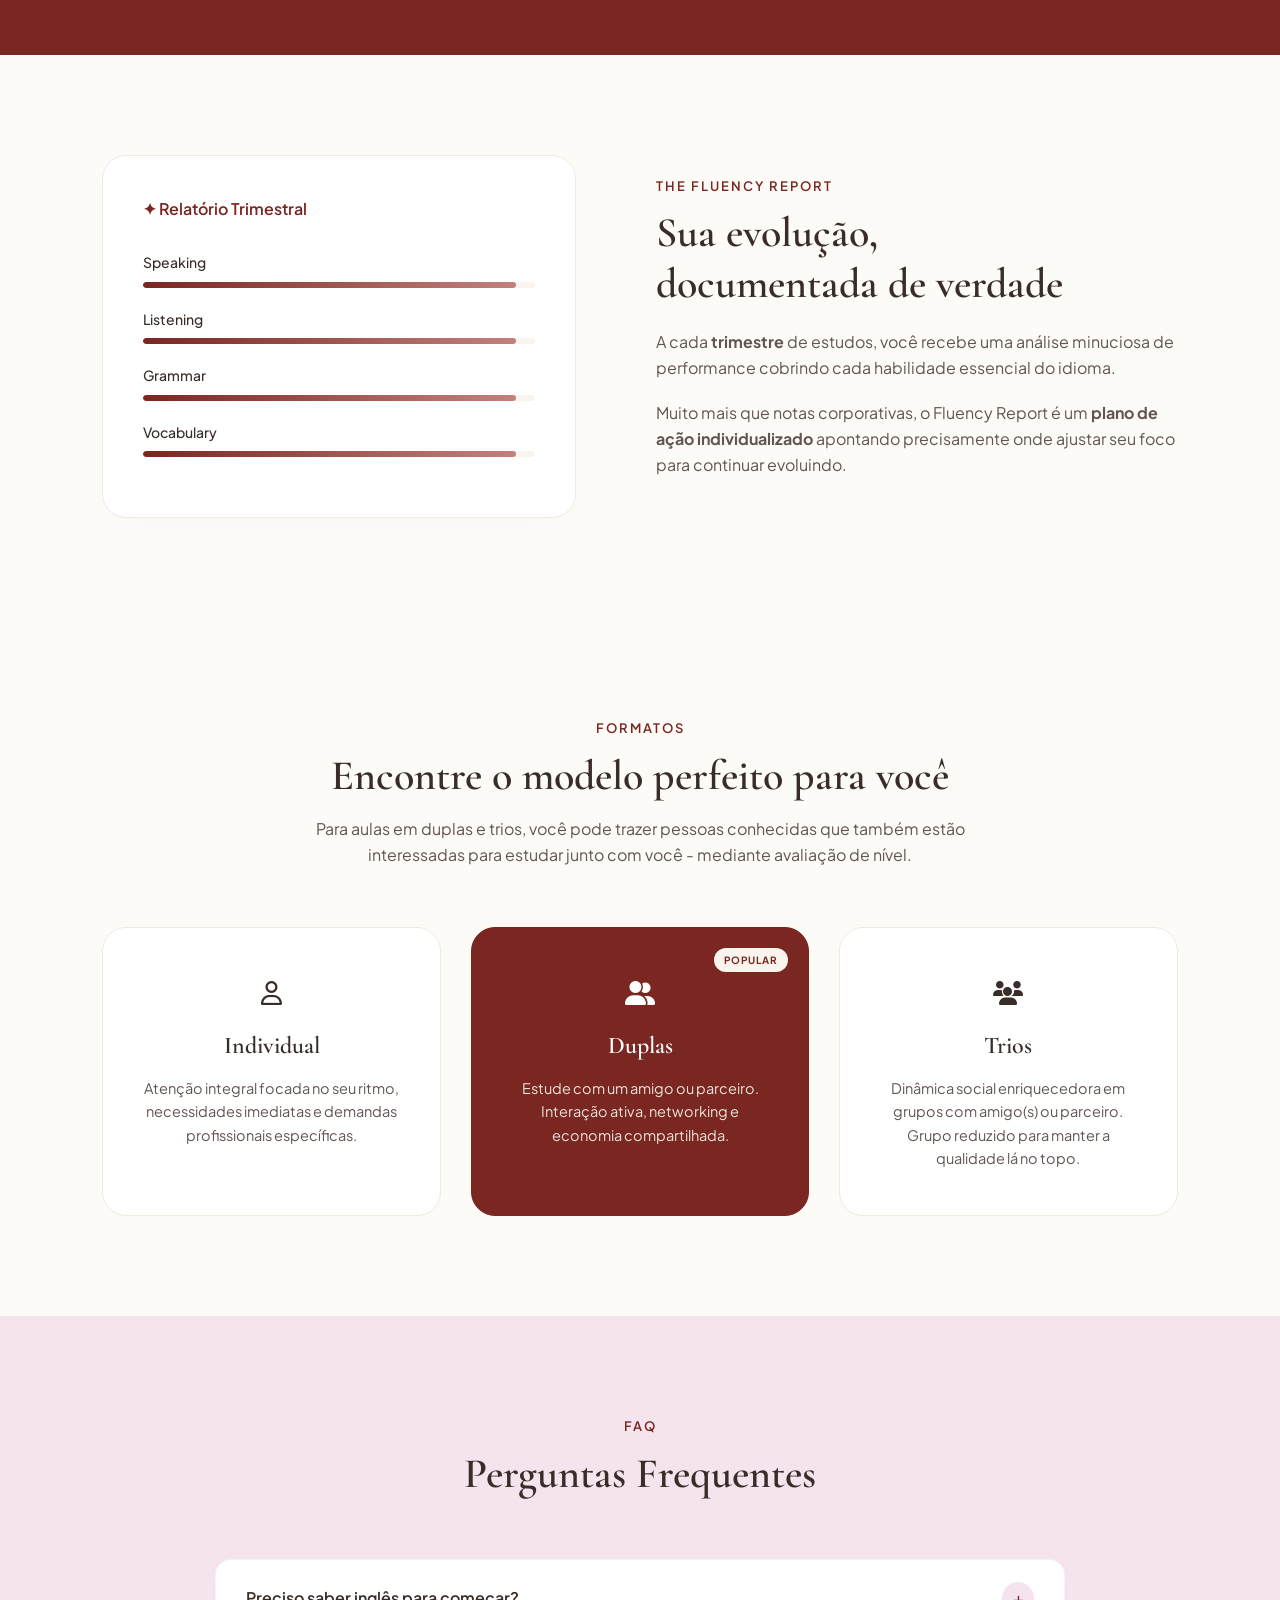
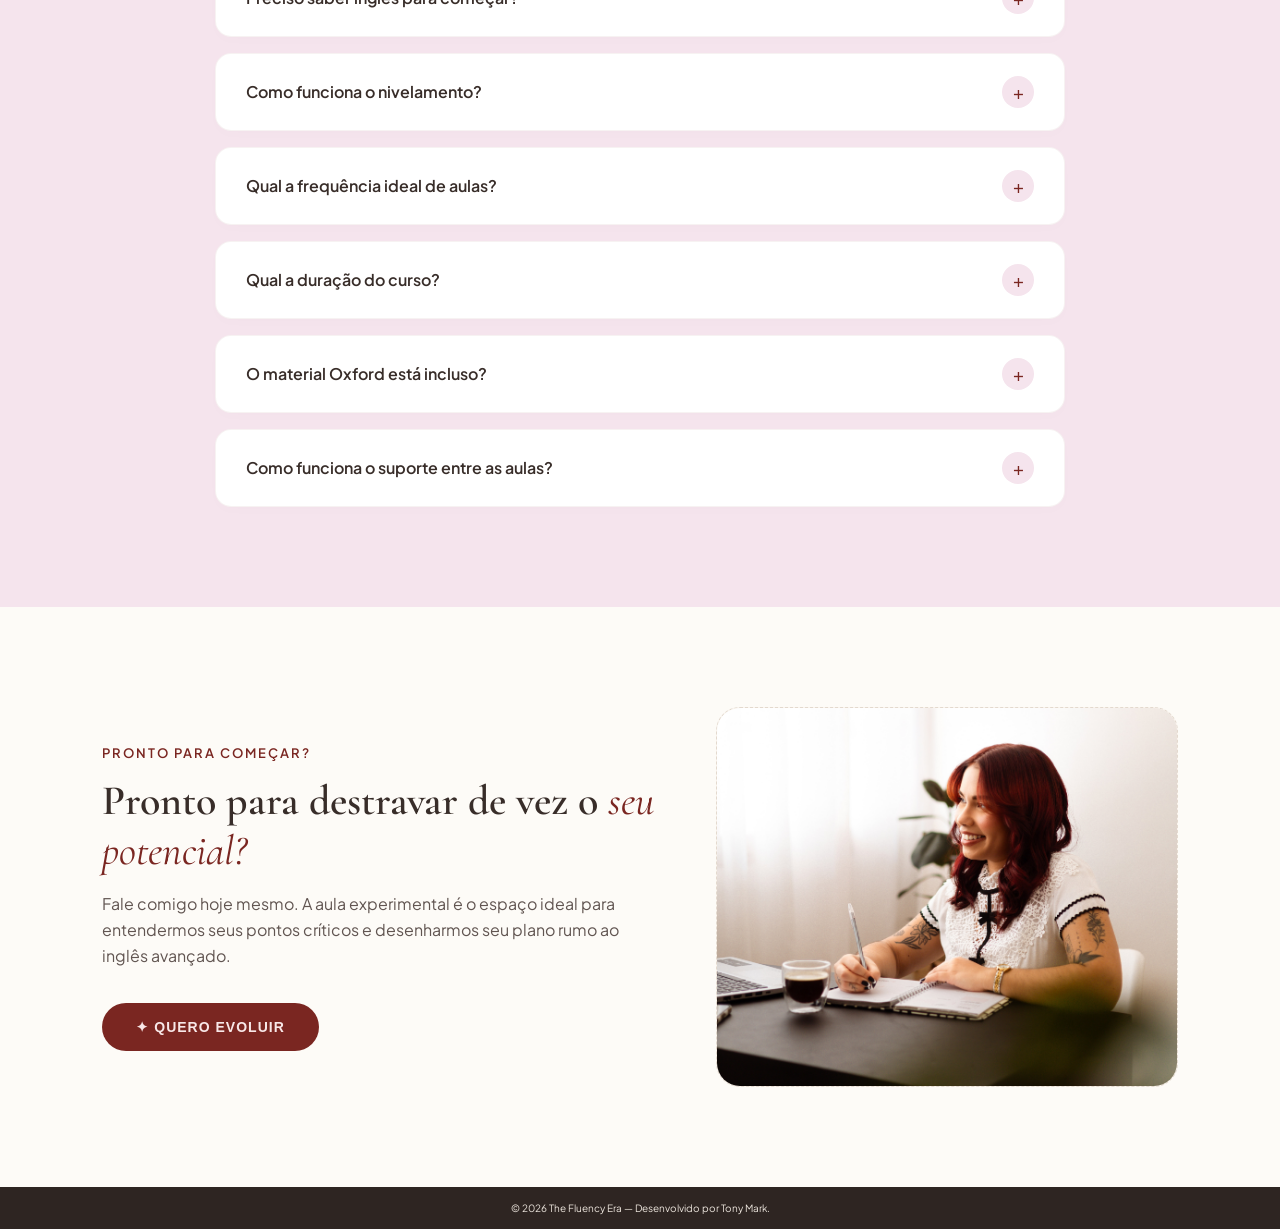
==== commit 5a9eaf28: "Update print statement from 'Hello' to 'Goodbye'" ====
--- a/index.html
+++ b/index.html
@@ -8,7 +8,7 @@
     <link
         href="https://fonts.googleapis.com/css2?family=Cormorant+Garamond:ital,wght@0,400;0,600;1,400&family=Plus+Jakarta+Sans:wght@400;500;600&display=swap"
         rel="stylesheet">
-    <link rel="stylesheet" href="css/stylos.css">
+    <link rel="stylesheet" href="/css/stylos.css">
     <link rel="stylesheet" href="https://cdnjs.cloudflare.com/ajax/libs/font-awesome/6.5.1/css/all.min.css">
 </head>
 
@@ -25,13 +25,13 @@
                 <span class="badge">✦ AULAS PERSONALIZADAS DE INGLÊS</span>
                 <h1>Destrave seu inglês com aulas particulares e <span class="italic-text">acompanhamento real.</span>
                 </h1>
-                <p>Aprenda inglês com uma professora certificada pela Cambridge (CAE C1), utilizando o consagrado
+                <p>Aprenda inglês com uma professora certificada por Cambridge (CAE C1), utilizando o consagrado
                     material Oxford e uma abordagem prática focada em conversação desde o primeiro dia.</p>
                 <button class="btn-hero open-modal-btn">✦ AGENDAR AULA EXPERIMENTAL</button>
             </div>
             <div class="hero-image-container">
                 <div class="image-wrapper">
-                    <img src="img/começo.jpg" alt="Teacher Laura Morales" class="hero-img-fallback">
+                    <img src="/img/começo.jpg" alt="Teacher Laura Morales" class="hero-img-fallback">
                     <div class="cambridge-badge">
                         <span class="badge-title">C1</span>
                         <span class="badge-subtitle">CAMBRIDGE<br>ADVANCED</span>
@@ -55,10 +55,10 @@
                 <p>Você aprende com o melhor ecossistema de ensino do mundo. Sem custos adicionais ou surpresas.</p>
             </div>
             <div class="feature-card">
-                <div class="card-icon">✍️</div>
+                <div class="card-icon">✍🏼</div>
                 <h3>Correção Ativa</h3>
-                <p>Suas atividade semanais recebem correções diretamente de mim, garantindo feedbacks individuais
-                    eficientes , para que você acompanhe sua evolução em tempo real.</p>
+                <p>Suas atividades recebem correções semanais, garantindo feedbacks individuais
+                    eficientes, para que você acompanhe sua evolução em tempo real.</p>
             </div>
             <div class="feature-card">
                 <div class="card-icon">🕒</div>
@@ -67,16 +67,15 @@
                     próxima aula para evoluir.</p>
             </div>
             <div class="feature-card">
-                <div class="card-icon">🎮</div>
-                <h3>Aulas Gamificadas</h3>
-                <p>Utilização de metodologias dinâmicas e interativas que mantêm o nível de engajamento alto e o
-                    aprendizado fluido.</p>
+                <div class="card-icon">📝</div>
+                <h3>Study Plan Semanal</h3>
+                <p>Organização dos seus estudos com atividades selecionadas para acelerar sua evolução.</p>
             </div>
             <div class="feature-card">
                 <div class="card-icon">📅</div>
-                <h3>Flexibilidade Real</h3>
-                <p>Escolha e ajuste seus horários de acordo com sua rotina profissional ou acadêmica. Estudo sem
-                    estresse.</p>
+                <h3>Agendamento</h3>
+                <p>As aulas acontecem em um dia e horário fixos, garantindo organização, constância e
+                    um melhor aproveitamento do seu aprendizado.</p>
             </div>
             <div class="feature-card">
                 <div class="card-icon">📊</div>
@@ -103,9 +102,9 @@
                 <p class="subtitle-instructor">PROFESSORA DE INGLÊS DESDE 2021</p>
                 <p>Acredito genuinamente que o inglês transforma vidas — e que <strong>você merece uma mentora dedicada
                         que acompanhe cada passo do seu desenvolvimento.</strong></p>
-                <p>Sou graduanda em Letras, certificada internacionalmente pela <strong>Cambridge com nível Advanced
+                <p>Sou graduanda em Letras, certificada internacionalmente por <strong>Cambridge com nível Advanced
                         (CAE C1)</strong> e utilizo materiais da <strong>Oxford University</strong>
-                    para moldar aulas sob medida.
+                    para moldar materiais sob medida.
                     <br>
                     <br>Tenho experiência com crianças, adolescentes e adultos — e cada aluno recebe atenção individual,
                     do início ao fim.
@@ -130,7 +129,11 @@
         <h2>Inglês voltado para a vida real.</h2>
         <p class="methodology-sub">Abordagem comunicativa e gramática contextualizada para você se expressar com
             naturalidade.</p>
-        <blockquote class="quote">"Você aprende a usar o inglês, não apenas a estudar as regras do inglês."</blockquote>
+        <blockquote class="quote">“Gosto que o material traz informações que são utilizadas no dia a dia, adoro as
+            músicas e os jogos também. A
+            metodologia aplicada funciona para mim.”
+            <br>Bruna Canabarra — Student
+        </blockquote>
     </section>
 
     <section class="report-section">
@@ -163,7 +166,7 @@
                 <h2>Sua evolução, <br> documentada de verdade</h2>
                 <p>A cada <strong>trimestre</strong> de estudos, você recebe uma análise minuciosa de performance
                     cobrindo cada habilidade essencial do idioma.</p>
-                <p>Muito mais que notas corporativas, o Fluency Report <strong>plano de ação individualizado</strong>
+                <p>Muito mais que notas corporativas, o Fluency Report é um <strong>plano de ação individualizado</strong>
                     apontando precisamente onde ajustar seu foco para continuar evoluindo.</p>
             </div>
         </div>
@@ -304,7 +307,7 @@
             </div>
             <div class="cta-image-side">
                 <div class="cta-image-box">
-                    <img src="img/final.jpg" alt="Fluency Journey" class="cta-img-fallback">
+                    <img src="/img/final.jpg" alt="Fluency Journey" class="cta-img-fallback">
                 </div>
             </div>
         </div>
@@ -389,7 +392,7 @@
         </div>
     </div>
 
-    <script src="JS/action.js"></script>
+    <script src="/JS/action.js"></script>
 </body>
 
 </html>
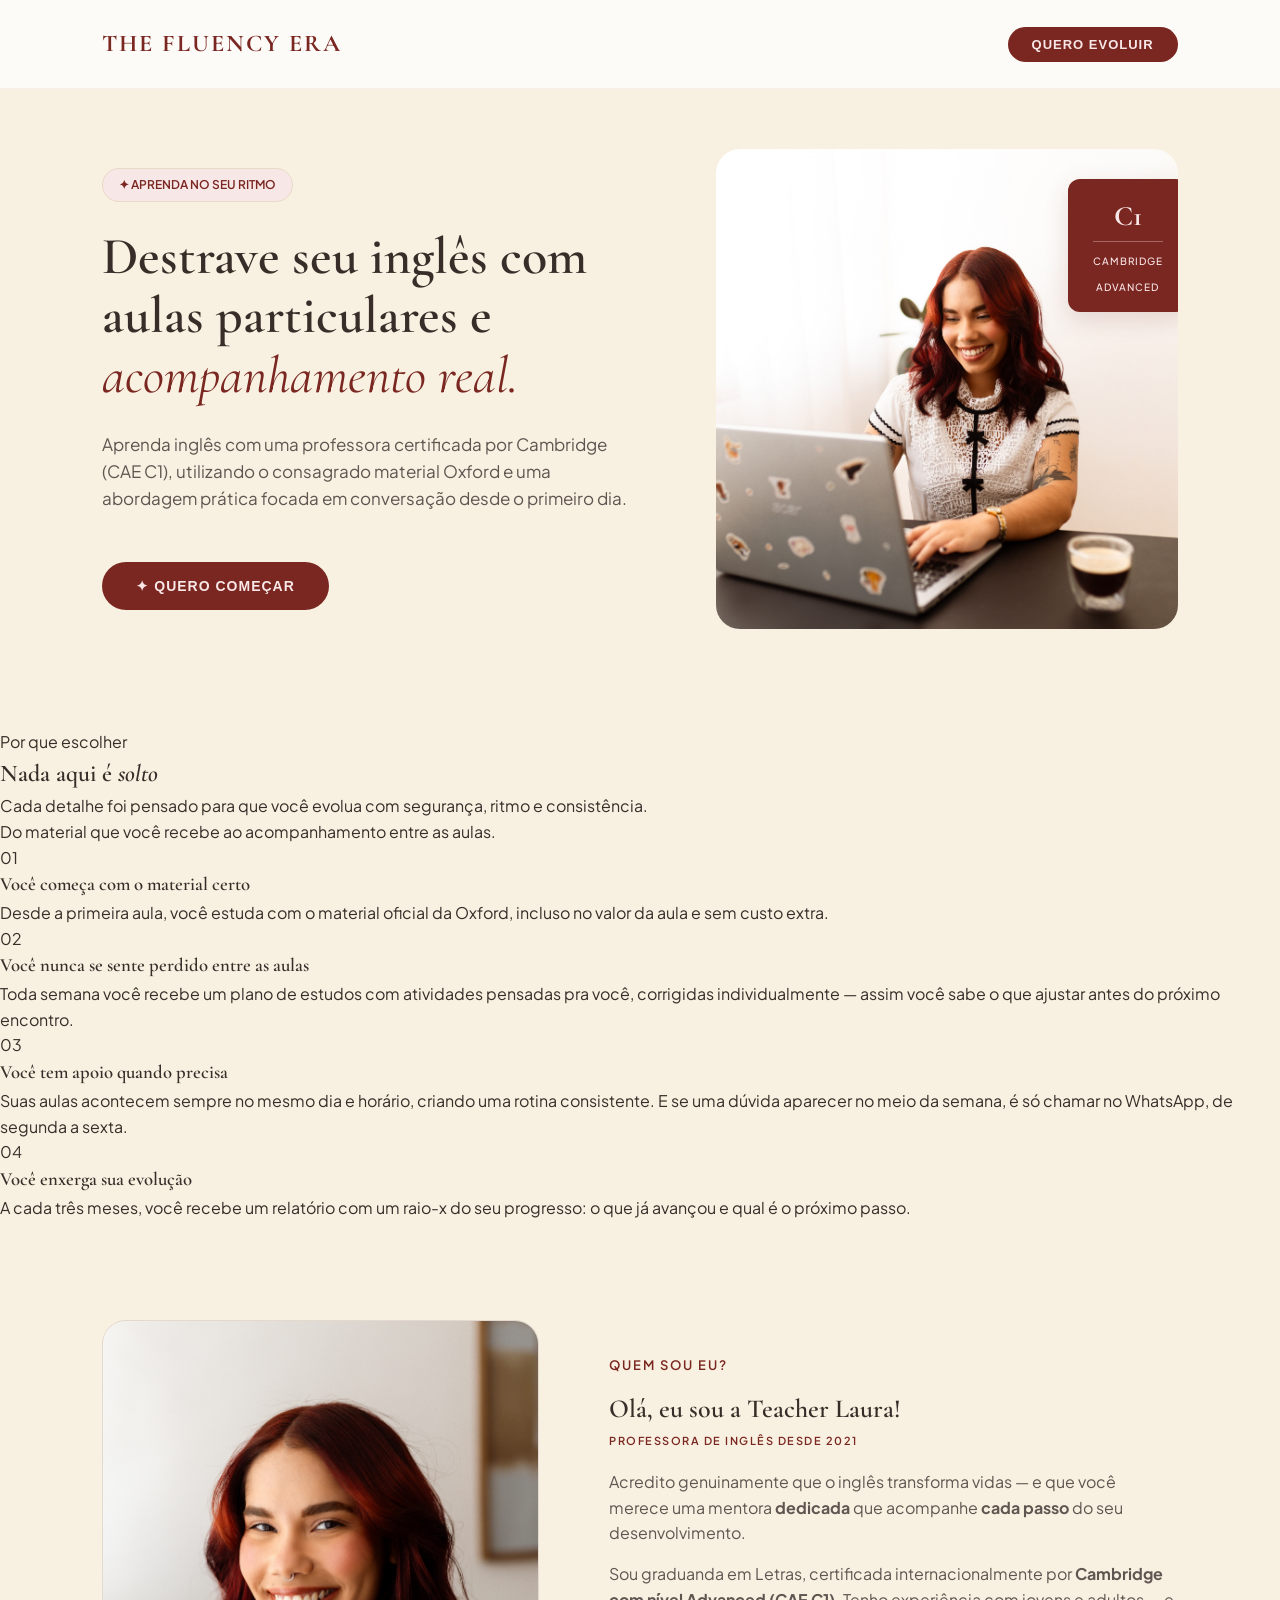
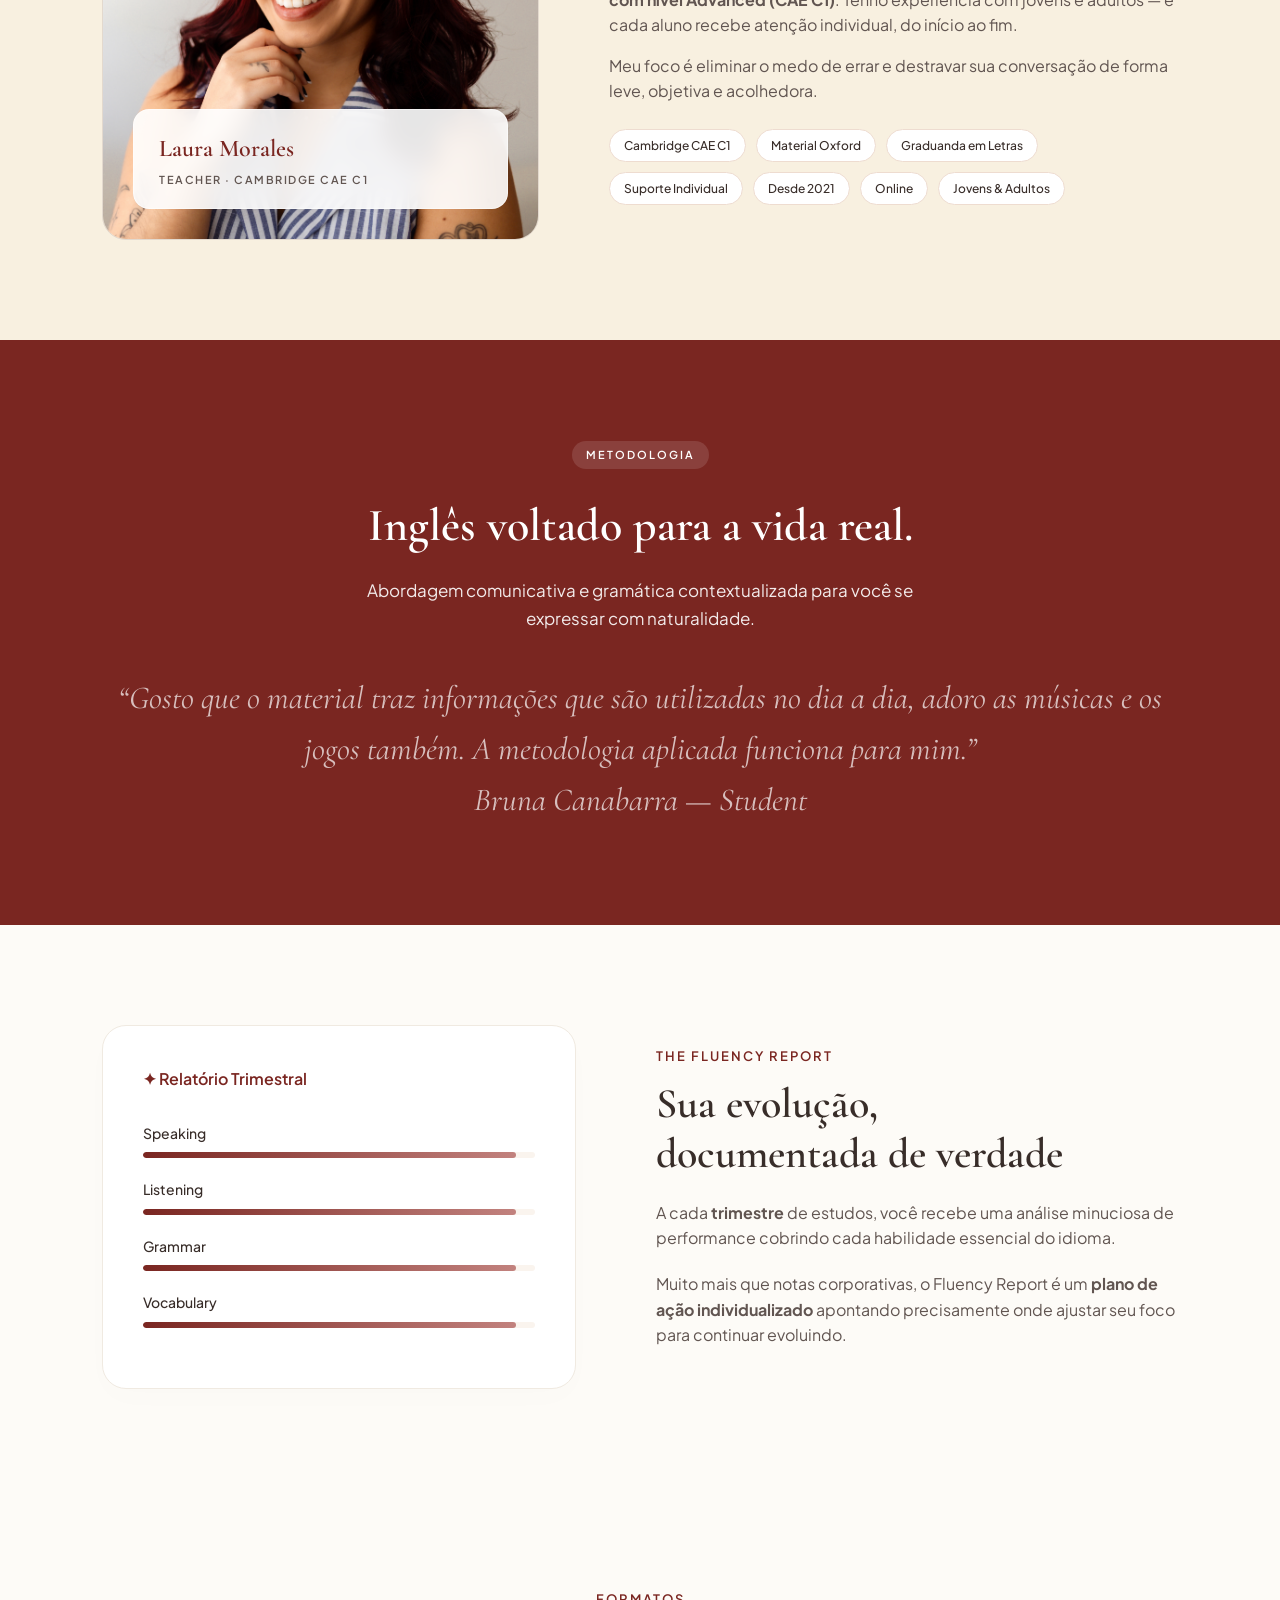
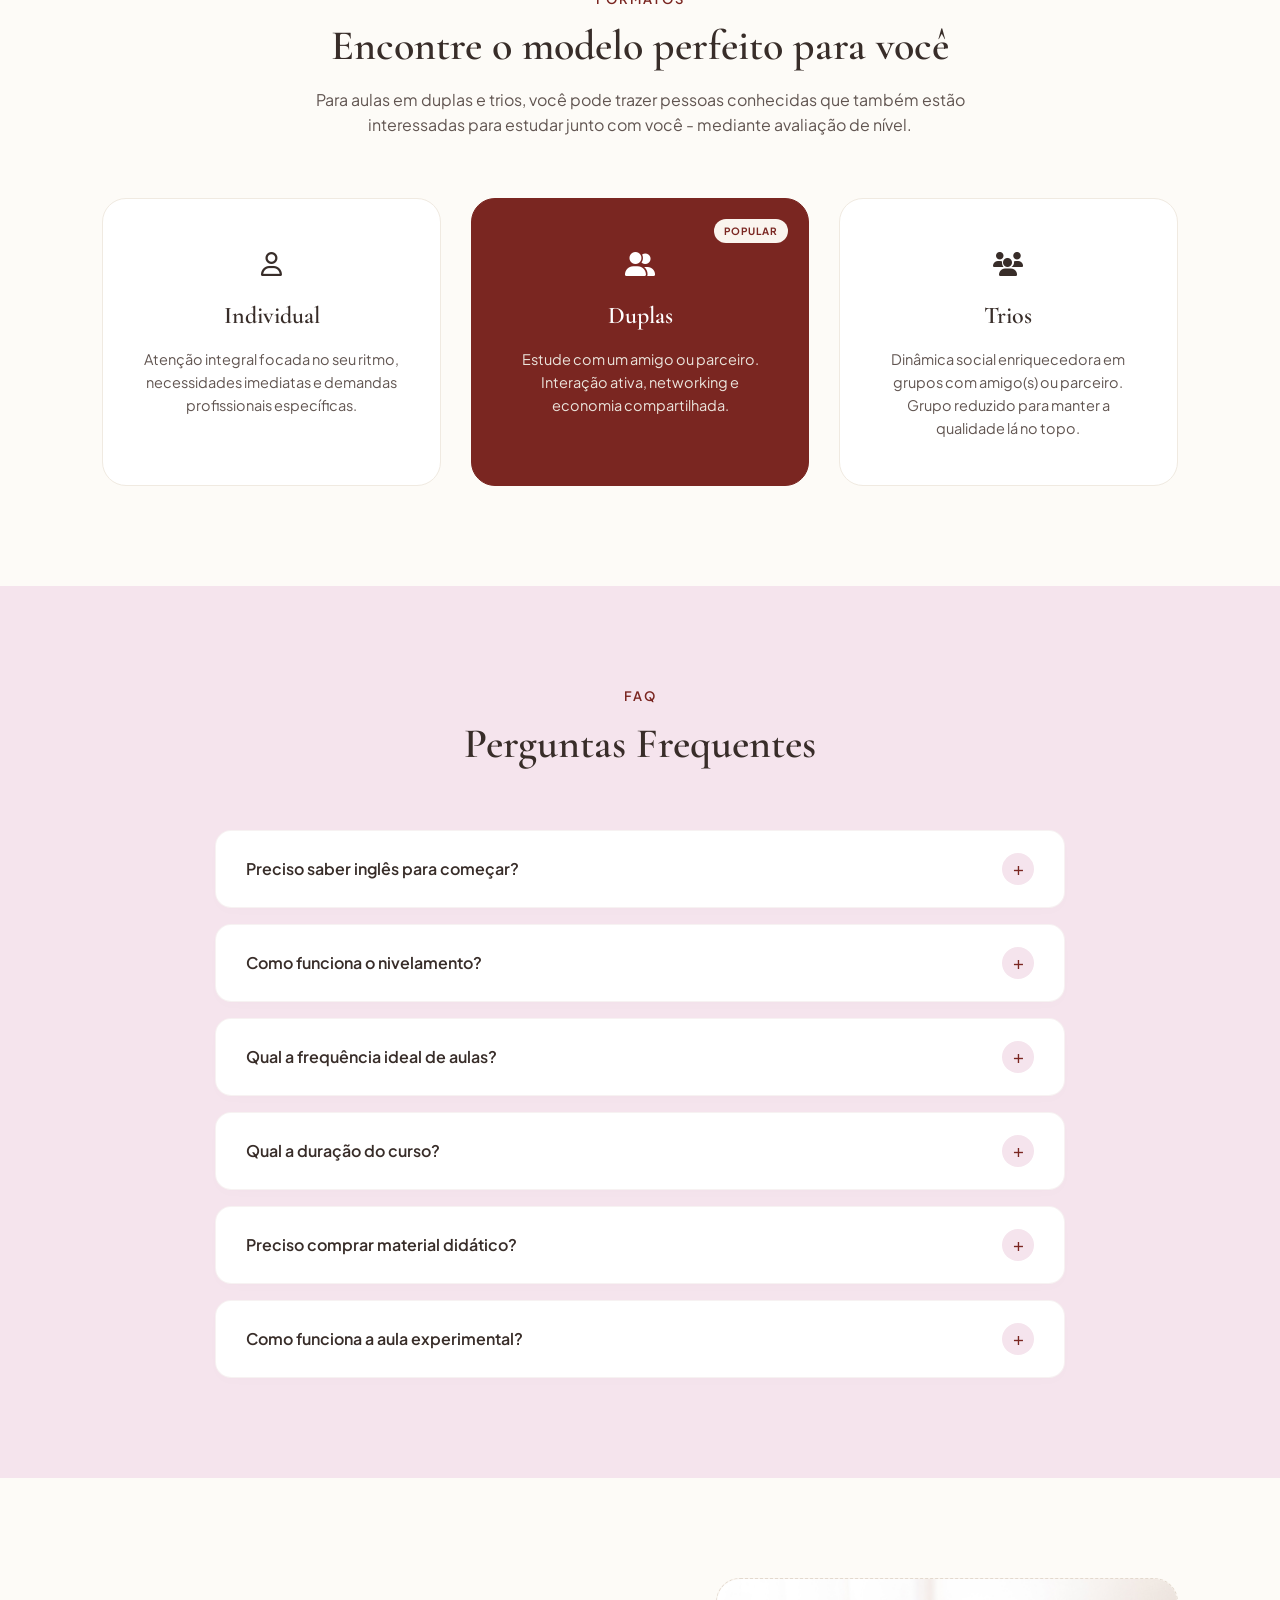
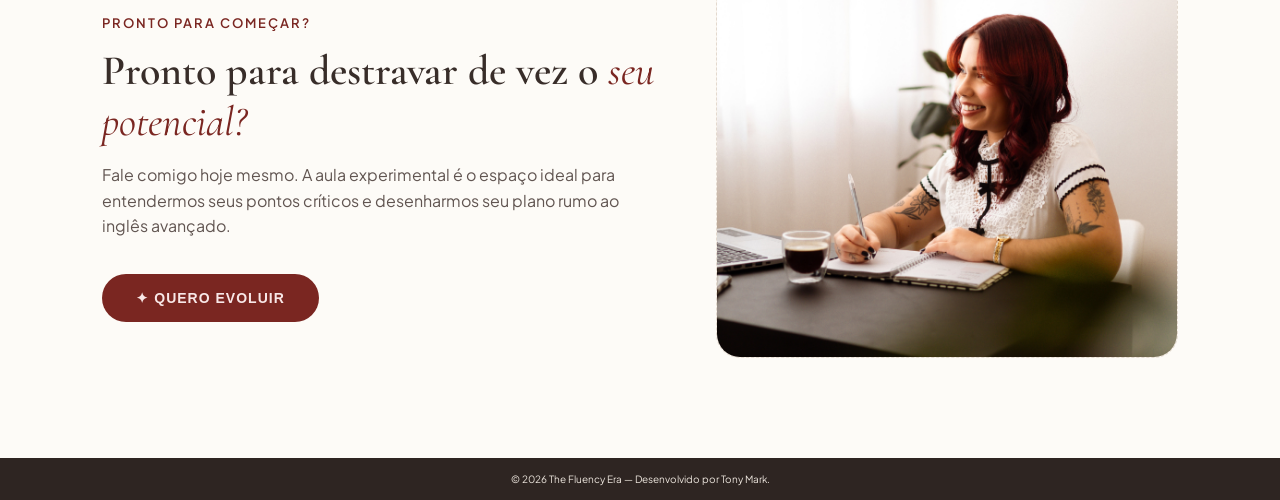
==== commit 12a3de39: "Update print statement from 'Hello' to 'Goodbye' Manutenção, atualização e revisão de alguns textos " ====
--- a/index.html
+++ b/index.html
@@ -8,7 +8,7 @@
     <link
         href="https://fonts.googleapis.com/css2?family=Cormorant+Garamond:ital,wght@0,400;0,600;1,400&family=Plus+Jakarta+Sans:wght@400;500;600&display=swap"
         rel="stylesheet">
-    <link rel="stylesheet" href="/css/stylos.css">
+    <link rel="stylesheet" href="css/stylos.css">
     <link rel="stylesheet" href="https://cdnjs.cloudflare.com/ajax/libs/font-awesome/6.5.1/css/all.min.css">
 </head>
 
@@ -16,22 +16,22 @@
 
     <nav>
         <div class="logo">THE FLUENCY ERA</div>
-        <button class="btn-nav open-modal-btn">AGENDAR AULA</button>
+        <button class="btn-nav open-modal-btn">QUERO EVOLUIR</button>
     </nav>
 
     <header class="hero">
         <div class="hero-container">
             <div class="hero-text">
-                <span class="badge">✦ AULAS PERSONALIZADAS DE INGLÊS</span>
+                <span class="badge">✦ APRENDA NO SEU RITMO</span>
                 <h1>Destrave seu inglês com aulas particulares e <span class="italic-text">acompanhamento real.</span>
                 </h1>
                 <p>Aprenda inglês com uma professora certificada por Cambridge (CAE C1), utilizando o consagrado
                     material Oxford e uma abordagem prática focada em conversação desde o primeiro dia.</p>
-                <button class="btn-hero open-modal-btn">✦ AGENDAR AULA EXPERIMENTAL</button>
+                <button class="btn-hero open-modal-btn">✦ QUERO COMEÇAR</button>
             </div>
             <div class="hero-image-container">
                 <div class="image-wrapper">
-                    <img src="/img/começo.jpg" alt="Teacher Laura Morales" class="hero-img-fallback">
+                    <img src="img/começo.jpg" alt="Teacher Laura Morales" class="hero-img-fallback">
                     <div class="cambridge-badge">
                         <span class="badge-title">C1</span>
                         <span class="badge-subtitle">CAMBRIDGE<br>ADVANCED</span>
@@ -41,50 +41,46 @@
         </div>
     </header>
 
-    <section class="features-section">
-        <div class="section-header">
-            <span class="badge-small">POR QUE ESCOLHER</span>
-            <h2>A experiência de aprendizado que faz a diferença</h2>
-            <p>Cada detalhe foi pensado para que você evolua com segurança, ritmo e consistência.</p>
-        </div>
-
-        <div class="features-grid">
-            <div class="feature-card">
-                <div class="card-icon">📚</div>
-                <h3>Material Oxford Incluso</h3>
-                <p>Você aprende com o melhor ecossistema de ensino do mundo. Sem custos adicionais ou surpresas.</p>
-            </div>
-            <div class="feature-card">
-                <div class="card-icon">✍🏼</div>
-                <h3>Correção Ativa</h3>
-                <p>Suas atividades recebem correções semanais, garantindo feedbacks individuais
-                    eficientes, para que você acompanhe sua evolução em tempo real.</p>
-            </div>
-            <div class="feature-card">
-                <div class="card-icon">🕒</div>
-                <h3>Suporte de Seg. a Sex.</h3>
-                <p>Suas dúvidas cotidianas são respondidas rapidamente no WhatsApp. Você não precisa esperar pela
-                    próxima aula para evoluir.</p>
-            </div>
-            <div class="feature-card">
-                <div class="card-icon">📝</div>
-                <h3>Study Plan Semanal</h3>
-                <p>Organização dos seus estudos com atividades selecionadas para acelerar sua evolução.</p>
-            </div>
-            <div class="feature-card">
-                <div class="card-icon">📅</div>
-                <h3>Agendamento</h3>
-                <p>As aulas acontecem em um dia e horário fixos, garantindo organização, constância e
-                    um melhor aproveitamento do seu aprendizado.</p>
-            </div>
-            <div class="feature-card">
-                <div class="card-icon">📊</div>
-                <h3>Relatório de Evolução</h3>
-                <p>A cada 3 meses você ganha um diagnóstico minucioso mapeando seus avanços e caminhos práticos para o
-                    próximo nível.</p>
-            </div>
-        </div>
-    </section>
+    <section class="section">
+        <div class="eyebrow">Por que escolher</div>
+        <h2>Nada aqui é <em>solto</em></h2>
+        <p class="intro">
+            Cada detalhe foi pensado para que você evolua com segurança, ritmo e consistência.
+            <br>
+            Do material que você recebe ao acompanhamento entre as aulas.
+        </p>
+
+        <div class="grid">
+            <div class="item">
+                <div class="number">01</div>
+                <h3>Você começa com o material certo</h3>
+                <p>Desde a primeira aula, você estuda com o material oficial da Oxford, incluso no valor da aula e sem
+                    custo extra.</p>
+            </div>
+
+            <div class="item">
+                <div class="number">02</div>
+                <h3>Você nunca se sente perdido entre as aulas</h3>
+                <p>Toda semana você recebe um plano de estudos com atividades pensadas pra você, corrigidas
+                    individualmente — assim você sabe o que ajustar antes do próximo encontro.</p>
+            </div>
+
+            <div class="item">
+                <div class="number">03</div>
+                <h3>Você tem apoio quando precisa</h3>
+                <p>Suas aulas acontecem sempre no mesmo dia e horário, criando uma rotina consistente. E se uma dúvida
+                    aparecer no meio da semana, é só chamar no WhatsApp, de segunda a sexta.</p>
+            </div>
+
+            <div class="item">
+                <div class="number">04</div>
+                <h3>Você enxerga sua evolução</h3>
+                <p>A cada três meses, você recebe um relatório com um raio-x do seu progresso: o que já avançou e qual é
+                    o próximo passo.</p>
+            </div>
+        </div>
+    </section>
+
 
     <section class="about-section">
         <div class="about-container">
@@ -96,17 +92,16 @@
                 </div>
             </div>
             <div class="about-content">
-                <span class="badge-small">QUEM É TEACHER LAURA?</span>
-                <h2>Atenção e metodologia para tornar a sua fluência possível.</h2>
+                <span class="badge-small">QUEM SOU EU?</span>
                 <h3>Olá, eu sou a Teacher Laura!</h3>
                 <p class="subtitle-instructor">PROFESSORA DE INGLÊS DESDE 2021</p>
-                <p>Acredito genuinamente que o inglês transforma vidas — e que <strong>você merece uma mentora dedicada
-                        que acompanhe cada passo do seu desenvolvimento.</strong></p>
+                <p>Acredito genuinamente que o inglês transforma vidas — e que você merece uma mentora
+                    <strong>dedicada</strong>
+                    que acompanhe <strong>cada passo</strong> do seu desenvolvimento.
+                </p>
                 <p>Sou graduanda em Letras, certificada internacionalmente por <strong>Cambridge com nível Advanced
-                        (CAE C1)</strong> e utilizo materiais da <strong>Oxford University</strong>
-                    para moldar materiais sob medida.
-                    <br>
-                    <br>Tenho experiência com crianças, adolescentes e adultos — e cada aluno recebe atenção individual,
+                        (CAE C1)</strong>. Tenho experiência com jovens e adultos — e cada aluno recebe atenção
+                    individual,
                     do início ao fim.
                 </p>
                 <p>Meu foco é eliminar o medo de errar e destravar sua conversação de forma leve, objetiva e acolhedora.
@@ -118,7 +113,7 @@
                     <span class="info-tag">Suporte Individual</span>
                     <span class="info-tag">Desde 2021</span>
                     <span class="info-tag">Online</span>
-                    <span class="info-tag">Crianças & Adultos</span>
+                    <span class="info-tag">Jovens & Adultos</span>
                 </div>
             </div>
         </div>
@@ -166,7 +161,8 @@
                 <h2>Sua evolução, <br> documentada de verdade</h2>
                 <p>A cada <strong>trimestre</strong> de estudos, você recebe uma análise minuciosa de performance
                     cobrindo cada habilidade essencial do idioma.</p>
-                <p>Muito mais que notas corporativas, o Fluency Report é um <strong>plano de ação individualizado</strong>
+                <p>Muito mais que notas corporativas, o Fluency Report é um <strong>plano de ação
+                        individualizado</strong>
                     apontando precisamente onde ajustar seu foco para continuar evoluindo.</p>
             </div>
         </div>
@@ -270,12 +266,12 @@
 
             <div class="faq-item">
                 <div class="faq-q" onclick="toggleFaq(this)">
-                    <span>O material Oxford está incluso?</span>
-                    <div class="faq-icon">+</div>
-                </div>
-                <div class="faq-a">
-                    <div class="faq-a-inner">
-                        Sim! Todo o material didático premium da renomada editora Oxford já está completamente incluso
+                    <span>Preciso comprar material didático?</span>
+                    <div class="faq-icon">+</div>
+                </div>
+                <div class="faq-a">
+                    <div class="faq-a-inner">
+                        Não! Todo o material didático premium da renomada editora Oxford já está completamente incluso
                         nas modalidades de aula, sem nenhuma cobrança de taxas adicionais.
                     </div>
                 </div>
@@ -283,13 +279,14 @@
 
             <div class="faq-item">
                 <div class="faq-q" onclick="toggleFaq(this)">
-                    <span>Como funciona o suporte entre as aulas?</span>
-                    <div class="faq-icon">+</div>
-                </div>
-                <div class="faq-a">
-                    <div class="faq-a-inner">
-                        Você tem canal direto comigo via WhatsApp de segunda a sexta-feira para tirar dúvidas, enviar
-                        exercícios ou solicitar feedbacks complementares, sem precisar esperar o dia da próxima aula.
+                    <span>Como funciona a aula experimental?</span>
+                    <div class="faq-icon">+</div>
+                </div>
+                <div class="faq-a">
+                    <div class="faq-a-inner">
+                        A aula experimental custa R$ 40 e serve pra você conhecer meu método na prática antes de
+                        decidir.
+                        Quando fechamos contrato, esse valor é descontado da sua primeira mensalidade.
                     </div>
                 </div>
             </div>
@@ -307,7 +304,7 @@
             </div>
             <div class="cta-image-side">
                 <div class="cta-image-box">
-                    <img src="/img/final.jpg" alt="Fluency Journey" class="cta-img-fallback">
+                    <img src="img/final.jpg" alt="Fluency Journey" class="cta-img-fallback">
                 </div>
             </div>
         </div>
@@ -327,7 +324,7 @@
                 <form id="whatsappForm">
                     <div class="form-group">
                         <label for="userName">Seu Nome Completo</label>
-                        <input type="text" id="userName" placeholder="Ex: João Silva" required>
+                        <input type="text" id="userName" placeholder="Ex: Antonio Marques" required>
                     </div>
 
                     <div class="form-group">
@@ -369,9 +366,7 @@
                         <select id="preferredPlan" required>
                             <option value="" disabled selected>Selecione uma opção</option>
                             <option value="1x na semana">1x na semana</option>
-                            <option value="2x na semana">2x na semana</option> Turma para iniciantes (quinta-feira 20h)
-                            <option value="Personalizado">Pacote personalizado</option>
-                            <option value="Turma">Turma para iniciantes (quinta-feira 20h)</option>
+                            <option value="2x na semana">2x na semana</option>
 
                         </select>
                     </div>
@@ -392,7 +387,7 @@
         </div>
     </div>
 
-    <script src="/JS/action.js"></script>
+    <script src="JS/action.js"></script>
 </body>
 
 </html>
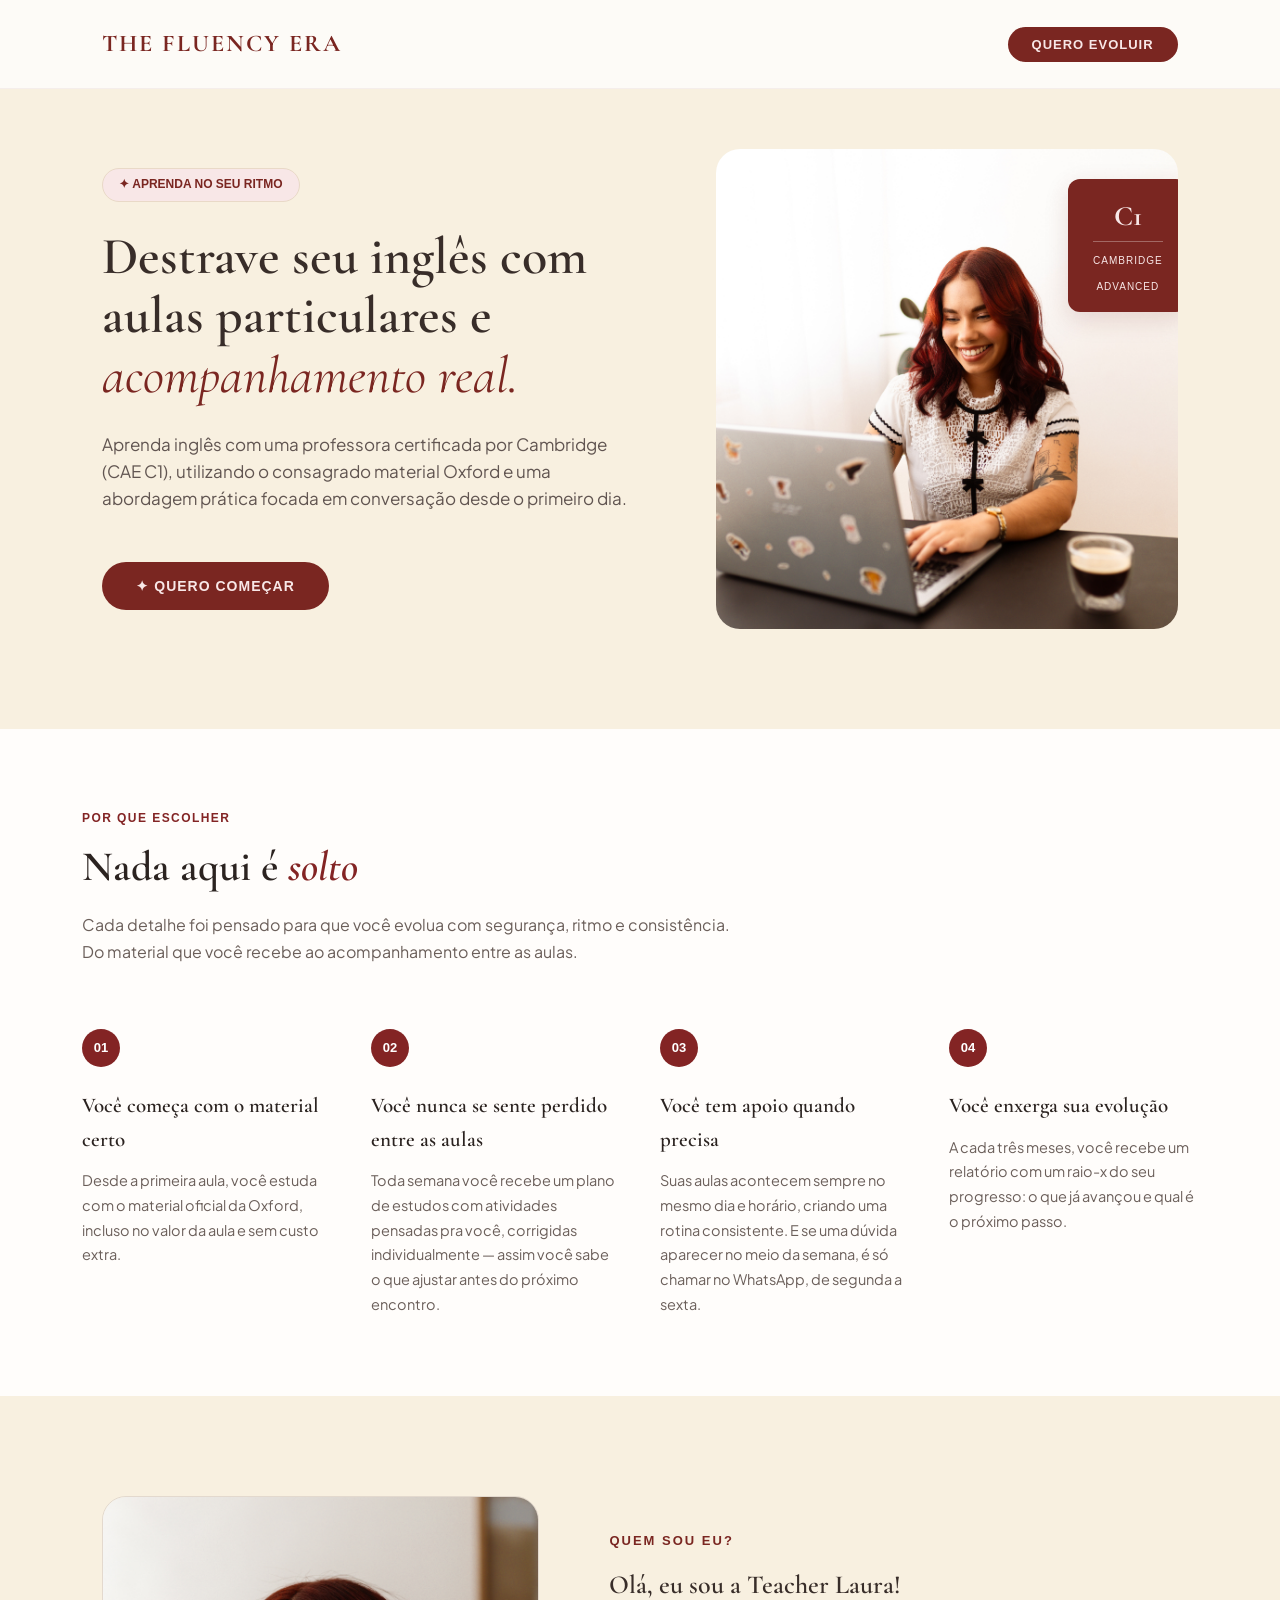
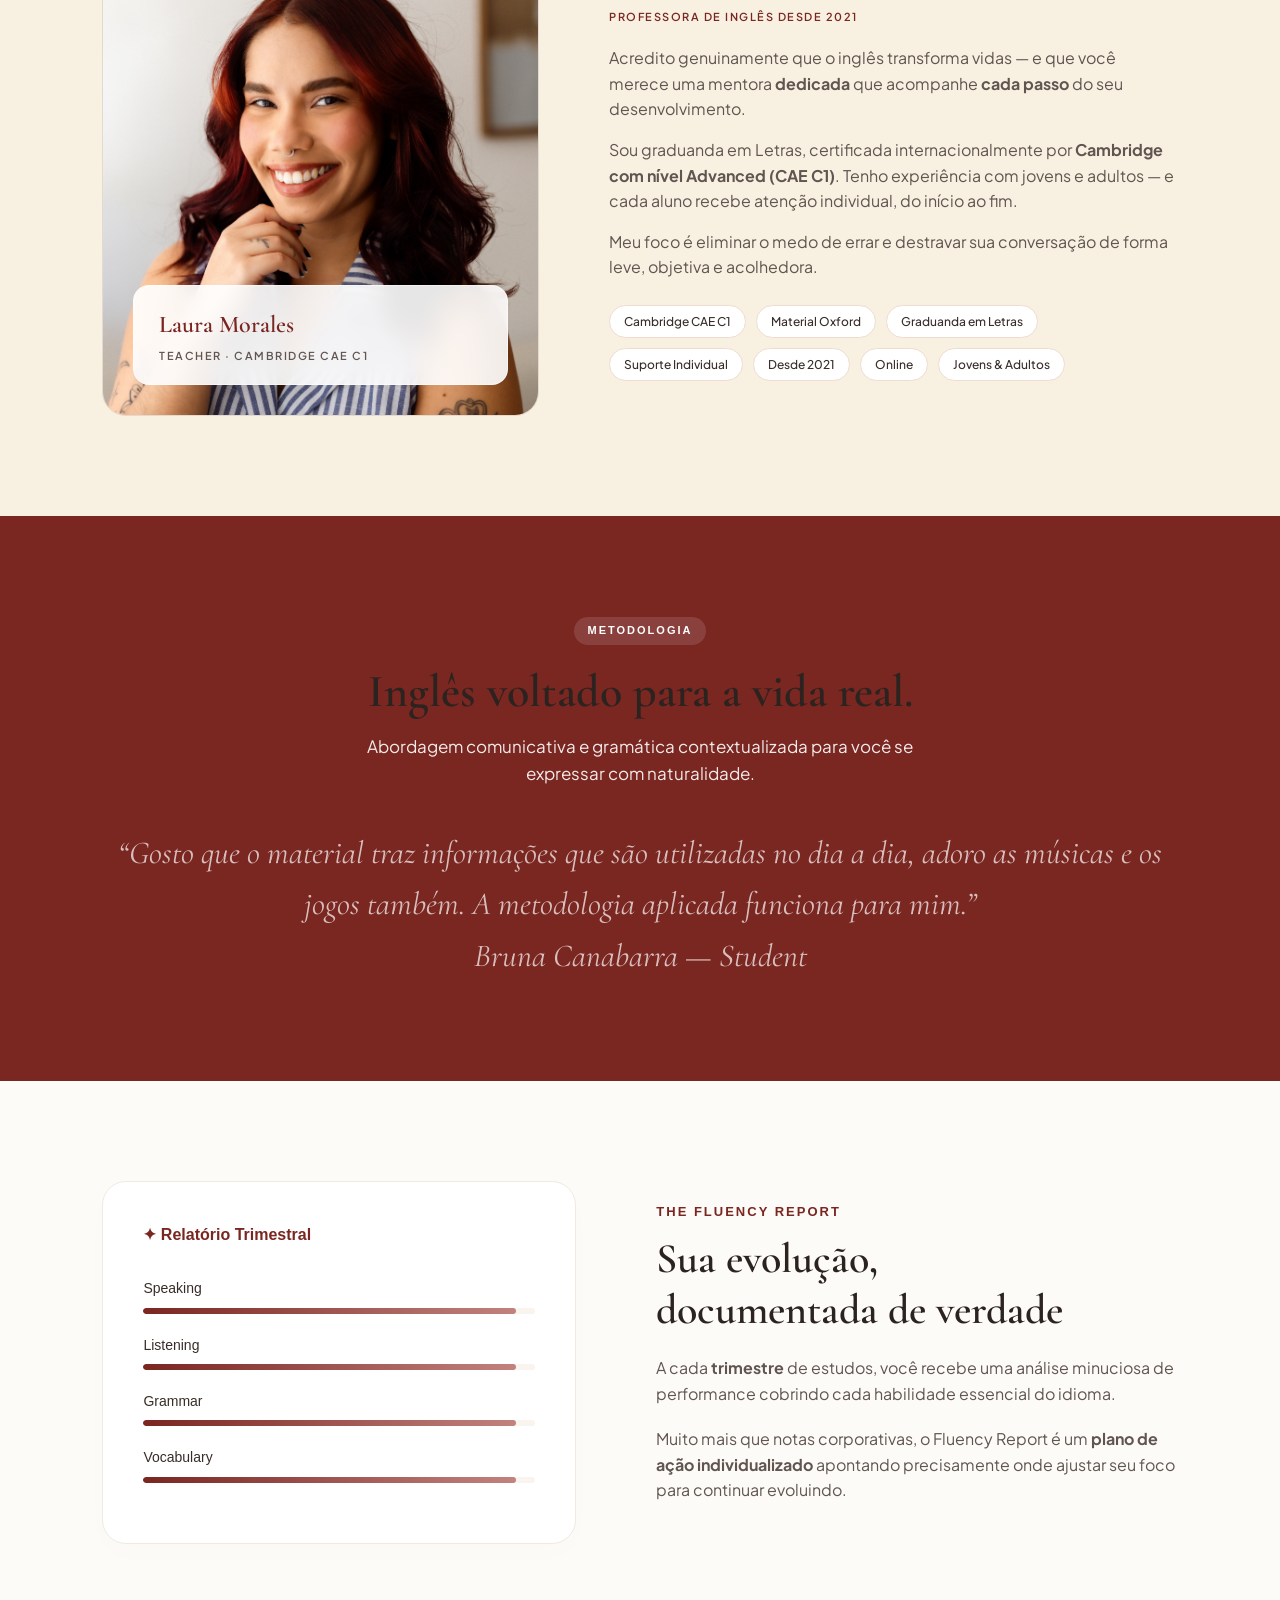
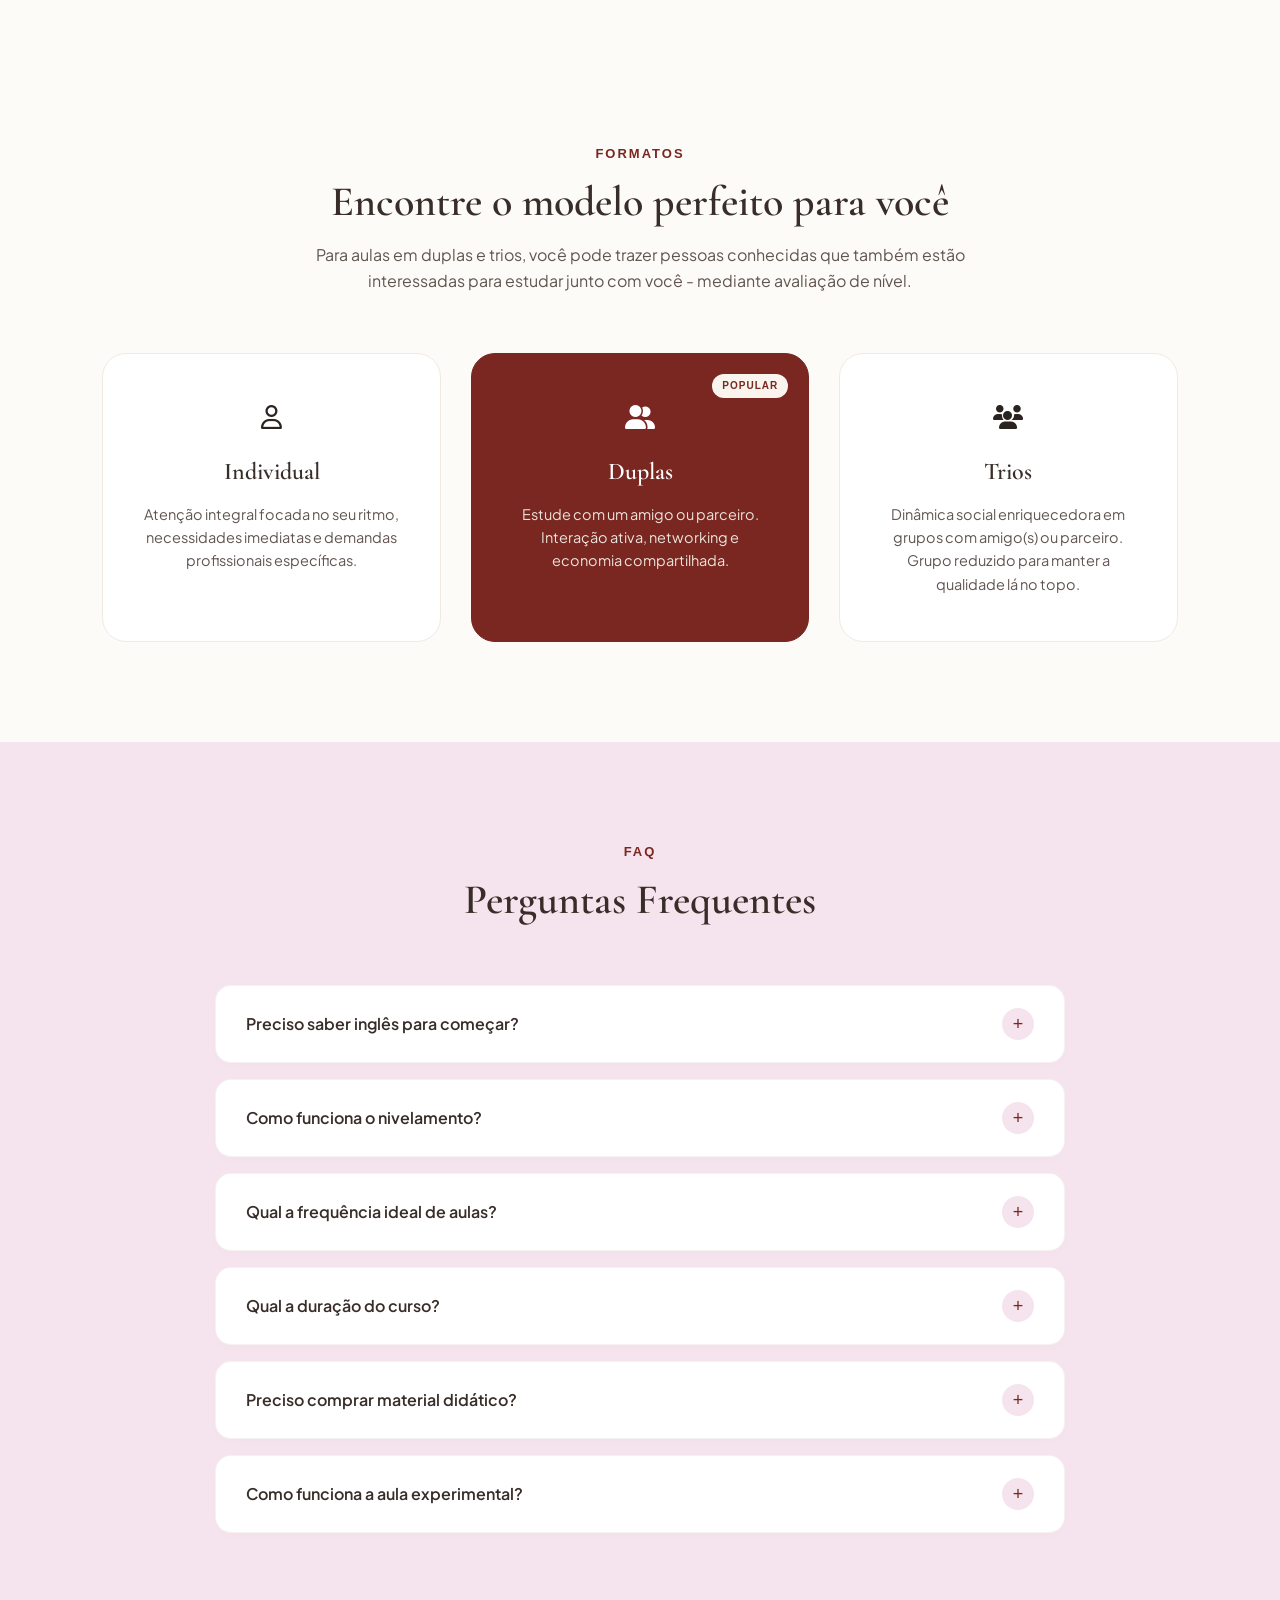
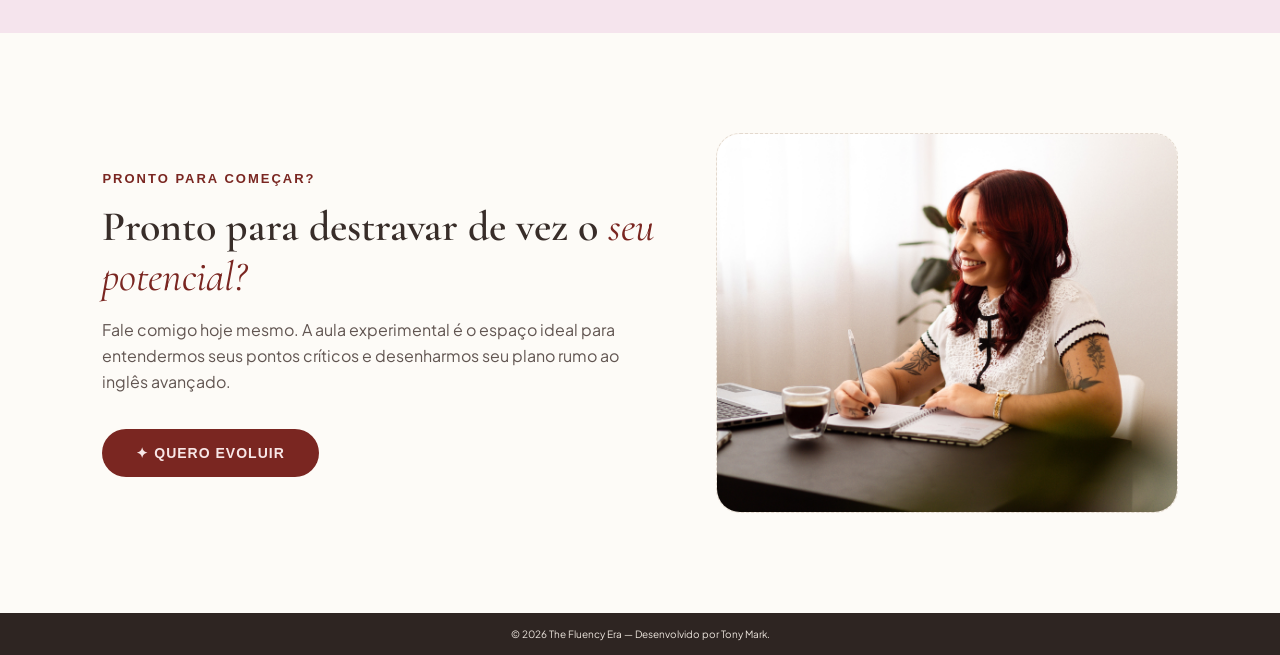
==== commit cdb13991: "Update print statement from 'Hello' to 'Goodbye' correção textual" ====
--- a/index.html
+++ b/index.html
@@ -245,7 +245,7 @@
                 </div>
                 <div class="faq-a">
                     <div class="faq-a-inner">
-                        A frequência ideal depende da sua disponibilidade e objetivos. Geralmente, recomendamos de 1 a 2
+                        A frequência ideal depende da sua disponibilidade e objetivos. Geralmente, recomendo de 1 a 2
                         aulas por semana para manter um ritmo constante de aprendizado e fixação de conteúdo.
                     </div>
                 </div>
--- a/css/stylos.css
+++ b/css/stylos.css
@@ -5,15 +5,24 @@
 }
 
 :root {
-    --bordô: #7A2621;         /* Tom de vinho principal dos botões e logo */
-    --bordô-light: #5E1B17;   /* Hover dos botões */
-    --rosa: #eac8d6;          /* Detalhes e bordas secundárias */
-    --rosa-light: #f5e4ed;    /* Fundo suave do FAQ e badges */
-    --creme: #f8f0e0;         /* Tom creme padrão do body */
-    --creme-light: #FDFBF7;   /* Variação creme claro para contraste */
-    --dark: #382d29;          /* Cor da tipografia principal */
-    --gray: #615551;          /* Cor dos parágrafos secundários */
-    --white: #FFFFFF;         /* Fundo interno dos cards */
+    --bordô: #7A2621;
+    /* Tom de vinho principal dos botões e logo */
+    --bordô-light: #5E1B17;
+    /* Hover dos botões */
+    --rosa: #eac8d6;
+    /* Detalhes e bordas secundárias */
+    --rosa-light: #f5e4ed;
+    /* Fundo suave do FAQ e badges */
+    --creme: #f8f0e0;
+    /* Tom creme padrão do body */
+    --creme-light: #FDFBF7;
+    /* Variação creme claro para contraste */
+    --dark: #382d29;
+    /* Cor da tipografia principal */
+    --gray: #615551;
+    /* Cor dos parágrafos secundários */
+    --white: #FFFFFF;
+    /* Fundo interno dos cards */
 }
 
 body {
@@ -24,11 +33,16 @@
 }
 
 /*FONTES*/
-h1, h2, h3, h4, .logo, 
+h1,
+h2,
+h3,
+h4,
+.logo,
 .hero-text h1,
-.section-header h2, 
-.about-content h2, .about-content h3, 
-.report-text h2, 
+.section-header h2,
+.about-content h2,
+.about-content h3,
+.report-text h2,
 .feature-card h3,
 .modality-card h3,
 .modalities-section h2,
@@ -40,7 +54,13 @@
 }
 
 /* Padronização dos parágrafos e textos das seções para usarem a Plus Jakarta Sans */
-p, .section-header p, .about-content p, .report-text p, .feature-card p, .modality-card p, .faq-q span {
+p,
+.section-header p,
+.about-content p,
+.report-text p,
+.feature-card p,
+.modality-card p,
+.faq-q span {
     font-family: 'Plus Jakarta Sans', sans-serif;
 }
 
@@ -103,7 +123,8 @@
     margin-bottom: 12px;
 }
 
-.btn-hero, .btn-cta {
+.btn-hero,
+.btn-cta {
     background-color: var(--bordô);
     color: #f8e7e7;
     border: none;
@@ -117,7 +138,8 @@
     margin-top: 15px;
 }
 
-.btn-hero:hover, .btn-cta:hover {
+.btn-hero:hover,
+.btn-cta:hover {
     background-color: var(--bordô-light);
     transform: translateY(-2px);
 }
@@ -164,7 +186,8 @@
     overflow: hidden;
 }
 
-.hero-img-fallback, .about-img-fallback {
+.hero-img-fallback,
+.about-img-fallback {
     width: 100%;
     height: 100%;
     object-fit: cover;
@@ -179,7 +202,7 @@
     color: #f8e7e7;
     padding: 15px 25px;
     border-radius: 12px;
-    box-shadow: 0 8px 24px rgba(122,38,33,0.15);
+    box-shadow: 0 8px 24px rgba(122, 38, 33, 0.15);
     text-align: center;
     z-index: 5;
 }
@@ -189,7 +212,7 @@
     font-size: 28px;
     font-weight: bold;
     display: block;
-    border-bottom: 1px solid rgba(255,255,255,0.3);
+    border-bottom: 1px solid rgba(255, 255, 255, 0.3);
     padding-bottom: 2px;
     margin-bottom: 4px;
 }
@@ -229,7 +252,7 @@
 
 .features-grid {
     display: grid;
-    grid-template-columns: repeat(3, 1fr); 
+    grid-template-columns: repeat(3, 1fr);
     gap: 30px;
 }
 
@@ -237,7 +260,7 @@
     background-color: var(--white);
     padding: 40px 30px;
     border-radius: 20px;
-    box-shadow: 0 4px 20px rgba(46,37,34,0.01);
+    box-shadow: 0 4px 20px rgba(46, 37, 34, 0.01);
     border: 1px solid #F0EAE1;
     transition: transform 0.3s ease;
 }
@@ -280,7 +303,7 @@
 }
 
 .badge-light {
-    background-color: rgba(255,255,255,0.12);
+    background-color: rgba(255, 255, 255, 0.12);
     padding: 5px 14px;
     border-radius: 50px;
     font-size: 11px;
@@ -327,7 +350,7 @@
     background-color: var(--white);
     border-radius: 24px;
     padding: 40px;
-    box-shadow: 0 10px 30px rgba(0,0,0,0.01);
+    box-shadow: 0 10px 30px rgba(0, 0, 0, 0.01);
     border: 1px solid #F0EAE1;
 }
 
@@ -408,7 +431,7 @@
     backdrop-filter: blur(10px);
     padding: 20px 25px;
     border-radius: 16px;
-    border: 1px solid rgba(255,255,255,0.5);
+    border: 1px solid rgba(255, 255, 255, 0.5);
 }
 
 .about-name-tag h3 {
@@ -670,7 +693,7 @@
 
 /*INTERFACE INTERATIVA MODAL*/
 .modal {
-    display: none; 
+    display: none;
     position: fixed;
     top: 0;
     left: 0;
@@ -692,7 +715,7 @@
     max-height: 90vh;
     overflow-y: auto;
     position: relative;
-    box-shadow: 0 20px 50px rgba(0,0,0,0.15);
+    box-shadow: 0 20px 50px rgba(0, 0, 0, 0.15);
 }
 
 .close-modal {
@@ -780,22 +803,32 @@
 
 /* RESPONSIVIDADE (MEDIA QUERIES)*/
 @media (max-width: 992px) {
-    .hero-container, .report-container, .about-container, .cta-container {
+
+    .hero-container,
+    .report-container,
+    .about-container,
+    .cta-container {
         grid-template-columns: 1fr;
         gap: 40px;
     }
-    .features-grid, .modalities-grid {
+
+    .features-grid,
+    .modalities-grid {
         grid-template-columns: repeat(2, 1fr);
     }
 }
 
 @media (max-width: 600px) {
-    .features-grid, .modalities-grid {
+
+    .features-grid,
+    .modalities-grid {
         grid-template-columns: 1fr;
     }
+
     .modal-body-box {
         padding: 30px 20px;
     }
+
     .hero-text h1 {
         font-size: 36px;
     }
@@ -806,11 +839,130 @@
 .about-text .subtitle-instructor,
 p.subtitle-instructor {
     font-family: 'Plus Jakarta Sans', sans-serif !important;
-    font-size: 11px !important;               /* Diminui o tamanho */
-    color: #7A2621 !important;                 /* Força a cor vermelha/bordô */
+    font-size: 11px !important;
+    /* Diminui o tamanho */
+    color: #7A2621 !important;
+    /* Força a cor vermelha/bordô */
     font-weight: 600 !important;
-    letter-spacing: 1.5px !important;         /* Espaçamento elegante */
-    text-transform: uppercase !important;     /* Em maiúsculas */
+    letter-spacing: 1.5px !important;
+    /* Espaçamento elegante */
+    text-transform: uppercase !important;
+    /* Em maiúsculas */
     display: block !important;
     margin-bottom: 20px !important;
 }
+
+/*Adicionando outro CSS de modificação para a linha 44 <section class="section"> */
+:root {
+    --burgundy: #832424;
+    --dusty-rose: #EAC8D6;
+    --peach: #FAE8D6;
+    --ink: #2B2320;
+    --muted: #6B5F5A;
+}
+
+* {
+    box-sizing: border-box;
+}
+
+body {
+    margin: 0;
+    background: #FFFDFB;
+    font-family: 'Poppins', sans-serif;
+    color: var(--ink);
+}
+
+.section {
+    max-width: 1180px;
+    margin: 0 auto;
+    padding: 80px 32px;
+}
+
+.eyebrow {
+    font-family: 'Poppins', sans-serif;
+    font-size: 12px;
+    font-weight: 600;
+    letter-spacing: 0.12em;
+    text-transform: uppercase;
+    color: var(--burgundy);
+    margin-bottom: 14px;
+}
+
+h2 {
+    font-family: 'Cormorant Garamond', serif;
+    font-weight: 600;
+    font-size: 42px;
+    line-height: 1.15;
+    margin: 0 0 20px;
+    color: var(--ink);
+}
+
+h2 em {
+    font-style: italic;
+    color: var(--burgundy);
+}
+
+.intro {
+    font-size: 16px;
+    line-height: 1.7;
+    color: var(--muted);
+    max-width: 740px;
+    margin-bottom: 64px;
+}
+
+.grid {
+    display: grid;
+    grid-template-columns: repeat(4, 1fr);
+    gap: 40px;
+}
+
+.item .number {
+    width: 38px;
+    height: 38px;
+    border-radius: 50%;
+    background: var(--burgundy);
+    color: #fff;
+    font-family: 'Poppins', sans-serif;
+    font-size: 13px;
+    font-weight: 600;
+    display: flex;
+    align-items: center;
+    justify-content: center;
+    margin-bottom: 22px;
+}
+
+.item h3 {
+    font-family: 'Cormorant Garamond', serif;
+    font-weight: 600;
+    font-size: 21px;
+    margin: 0 0 12px;
+    color: var(--ink);
+}
+
+.item p {
+    font-size: 14.5px;
+    line-height: 1.7;
+    color: var(--muted);
+    margin: 0;
+}
+
+@media (max-width: 900px) {
+    .grid {
+        grid-template-columns: repeat(2, 1fr);
+        row-gap: 48px;
+    }
+
+    h2 {
+        font-size: 32px;
+    }
+}
+
+@media (max-width: 560px) {
+    .grid {
+        grid-template-columns: 1fr;
+    }
+
+    .section {
+        padding: 56px 24px;
+    }
+}
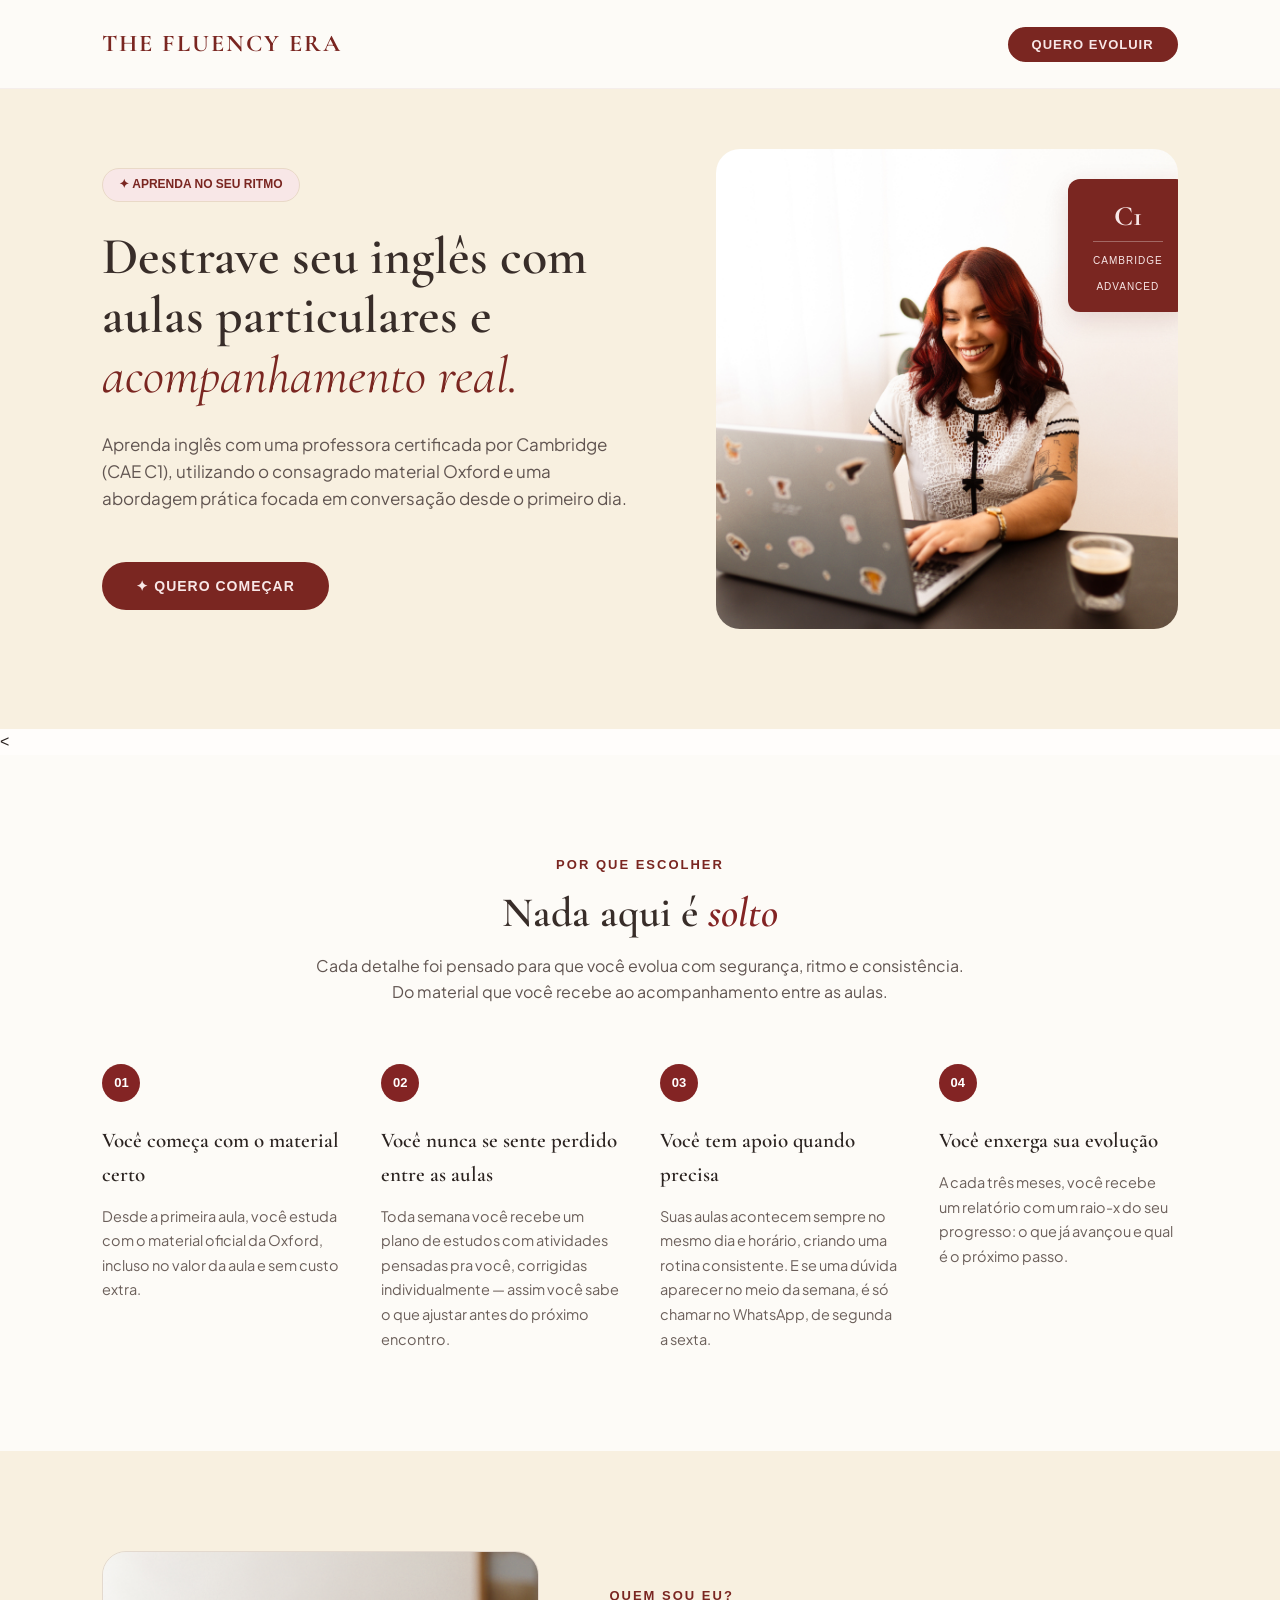
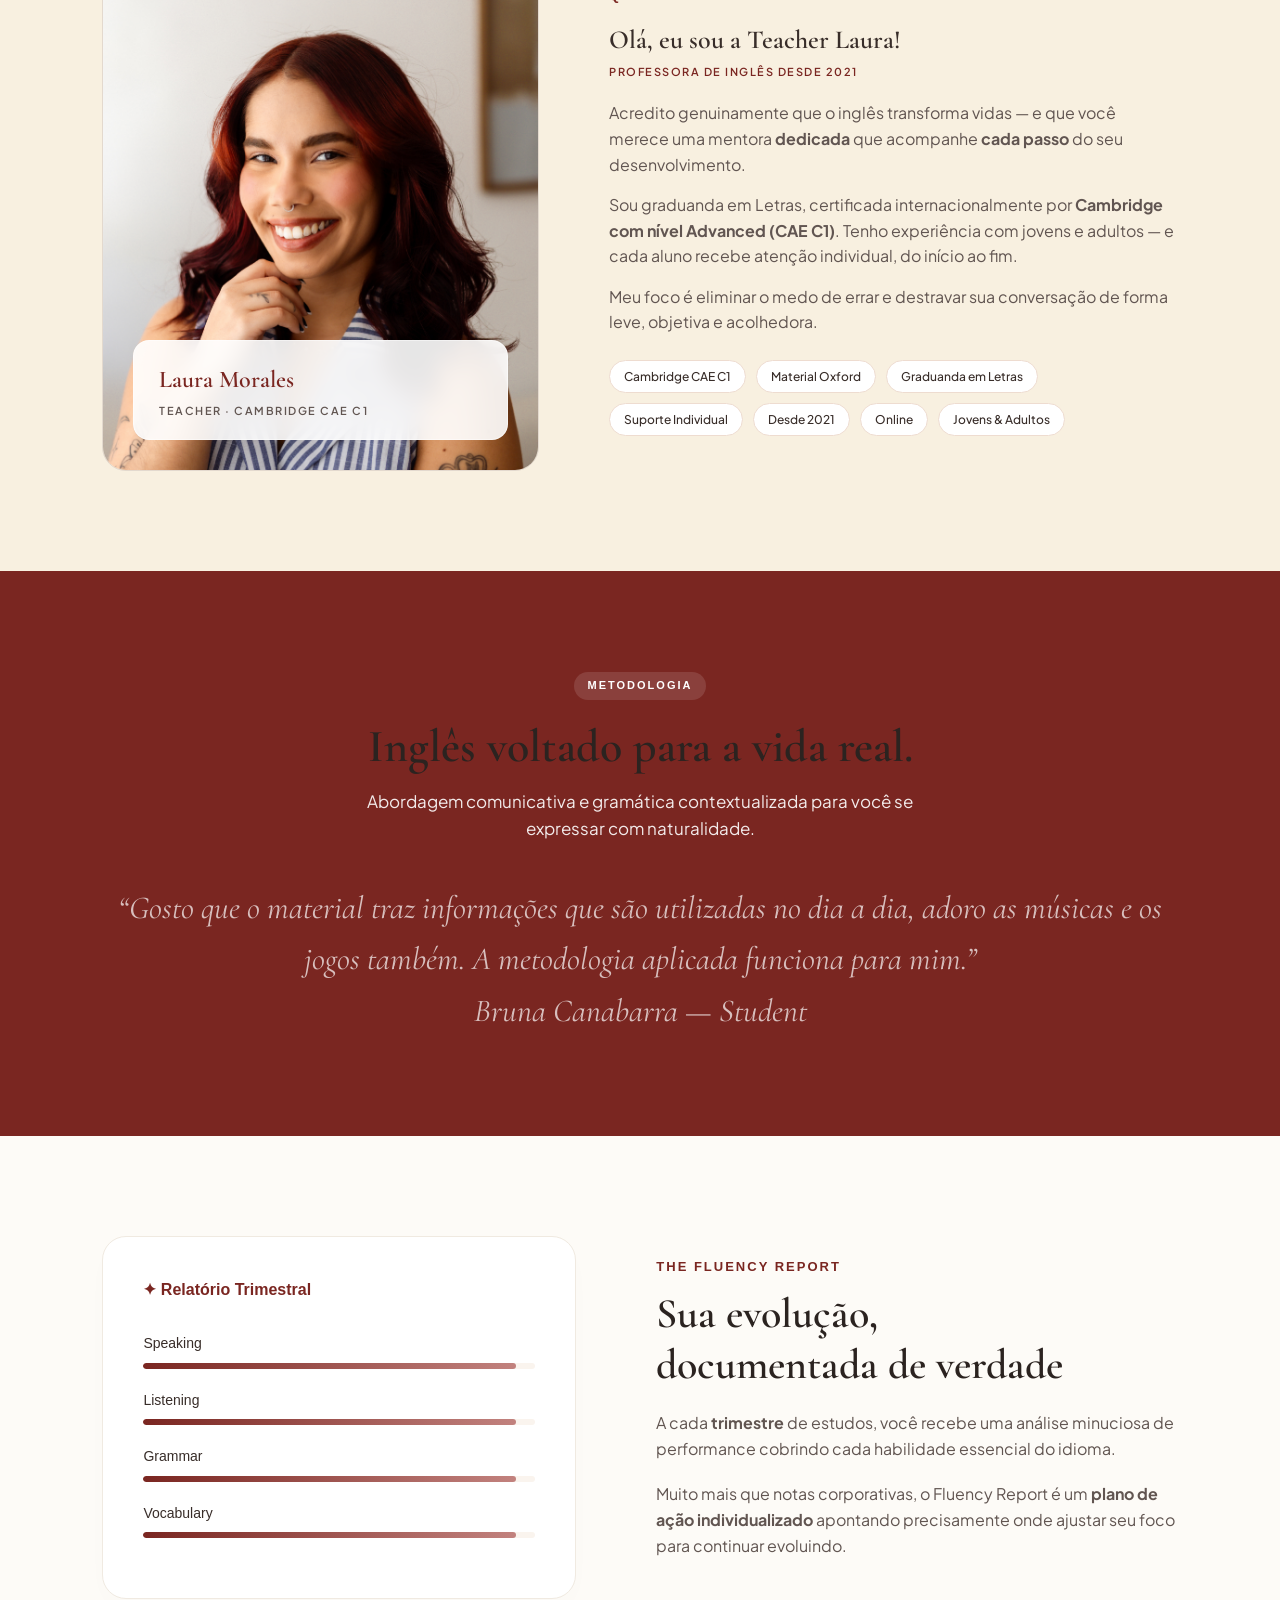
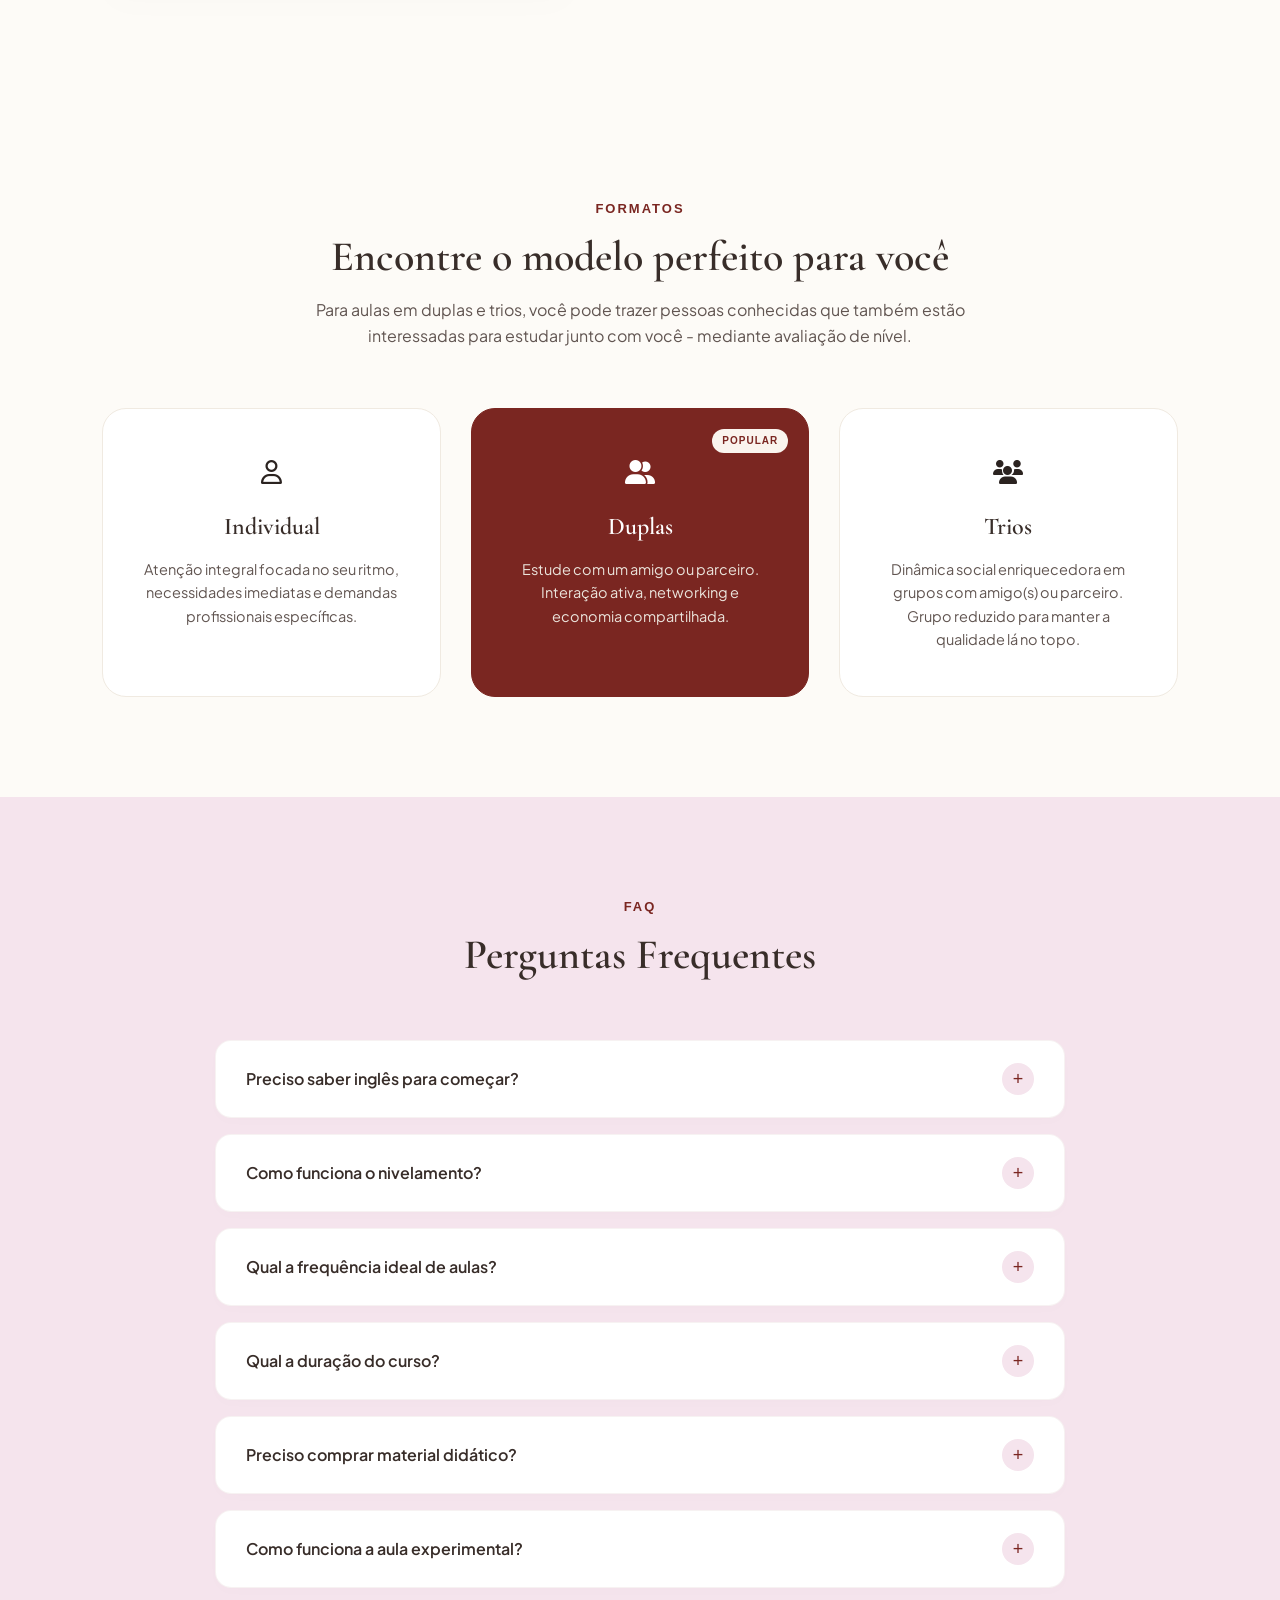
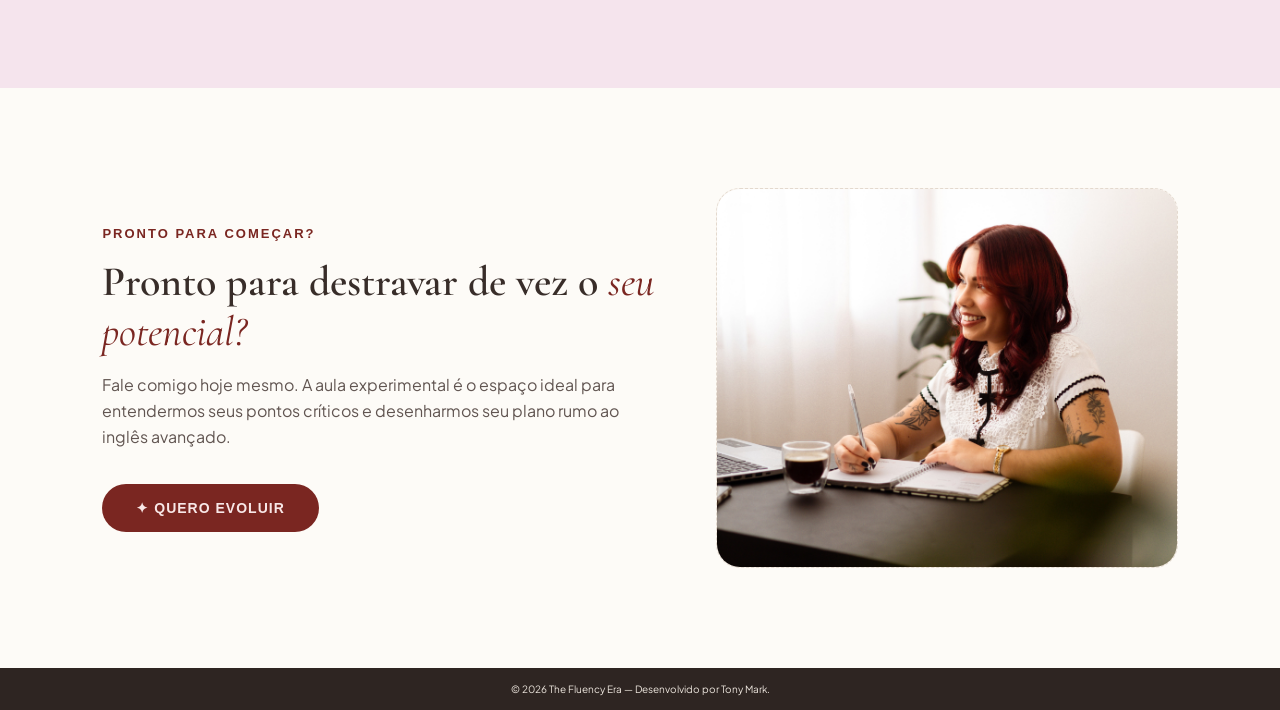
==== commit cea4397b: "Update fmt.Println message from 'Hello' to 'Goodbye' alteração de classe para uma nova <section>" ====
--- a/index.html
+++ b/index.html
@@ -41,14 +41,13 @@
         </div>
     </header>
 
-    <section class="section">
-        <div class="eyebrow">Por que escolher</div>
-        <h2>Nada aqui é <em>solto</em></h2>
-        <p class="intro">
-            Cada detalhe foi pensado para que você evolua com segurança, ritmo e consistência.
-            <br>
-            Do material que você recebe ao acompanhamento entre as aulas.
-        </p>
+    <<section class="features-section">
+        <div class="section-header">
+            <span class="badge-small">POR QUE ESCOLHER</span>
+            <h2>Nada aqui é <em>solto</em></h2>
+            <p>Cada detalhe foi pensado para que você evolua com segurança, ritmo e consistência.<br>Do material que
+                você recebe ao acompanhamento entre as aulas.</p>
+        </div>
 
         <div class="grid">
             <div class="item">
@@ -79,313 +78,326 @@
                     o próximo passo.</p>
             </div>
         </div>
-    </section>
-
-
-    <section class="about-section">
-        <div class="about-container">
-            <div class="about-image-wrapper">
-                <img src="img/meio.jpg" alt="Laura Morales" class="about-img-fallback">
-                <div class="about-name-tag">
-                    <h3>Laura Morales</h3>
-                    <p>TEACHER · CAMBRIDGE CAE C1</p>
-                </div>
-            </div>
-            <div class="about-content">
-                <span class="badge-small">QUEM SOU EU?</span>
-                <h3>Olá, eu sou a Teacher Laura!</h3>
-                <p class="subtitle-instructor">PROFESSORA DE INGLÊS DESDE 2021</p>
-                <p>Acredito genuinamente que o inglês transforma vidas — e que você merece uma mentora
-                    <strong>dedicada</strong>
-                    que acompanhe <strong>cada passo</strong> do seu desenvolvimento.
-                </p>
-                <p>Sou graduanda em Letras, certificada internacionalmente por <strong>Cambridge com nível Advanced
-                        (CAE C1)</strong>. Tenho experiência com jovens e adultos — e cada aluno recebe atenção
-                    individual,
-                    do início ao fim.
-                </p>
-                <p>Meu foco é eliminar o medo de errar e destravar sua conversação de forma leve, objetiva e acolhedora.
-                </p>
-                <div class="tags-container">
-                    <span class="info-tag">Cambridge CAE C1</span>
-                    <span class="info-tag">Material Oxford</span>
-                    <span class="info-tag">Graduanda em Letras</span>
-                    <span class="info-tag">Suporte Individual</span>
-                    <span class="info-tag">Desde 2021</span>
-                    <span class="info-tag">Online</span>
-                    <span class="info-tag">Jovens & Adultos</span>
+        </section>
+
+
+        <section class="about-section">
+            <div class="about-container">
+                <div class="about-image-wrapper">
+                    <img src="img/meio.jpg" alt="Laura Morales" class="about-img-fallback">
+                    <div class="about-name-tag">
+                        <h3>Laura Morales</h3>
+                        <p>TEACHER · CAMBRIDGE CAE C1</p>
+                    </div>
+                </div>
+                <div class="about-content">
+                    <span class="badge-small">QUEM SOU EU?</span>
+                    <h3>Olá, eu sou a Teacher Laura!</h3>
+                    <p class="subtitle-instructor">PROFESSORA DE INGLÊS DESDE 2021</p>
+                    <p>Acredito genuinamente que o inglês transforma vidas — e que você merece uma mentora
+                        <strong>dedicada</strong>
+                        que acompanhe <strong>cada passo</strong> do seu desenvolvimento.
+                    </p>
+                    <p>Sou graduanda em Letras, certificada internacionalmente por <strong>Cambridge com nível Advanced
+                            (CAE C1)</strong>. Tenho experiência com jovens e adultos — e cada aluno recebe atenção
+                        individual,
+                        do início ao fim.
+                    </p>
+                    <p>Meu foco é eliminar o medo de errar e destravar sua conversação de forma leve, objetiva e
+                        acolhedora.
+                    </p>
+                    <div class="tags-container">
+                        <span class="info-tag">Cambridge CAE C1</span>
+                        <span class="info-tag">Material Oxford</span>
+                        <span class="info-tag">Graduanda em Letras</span>
+                        <span class="info-tag">Suporte Individual</span>
+                        <span class="info-tag">Desde 2021</span>
+                        <span class="info-tag">Online</span>
+                        <span class="info-tag">Jovens & Adultos</span>
+                    </div>
+                </div>
+            </div>
+        </section>
+
+        <section class="methodology-banner">
+            <span class="badge-light">METODOLOGIA</span>
+            <h2>Inglês voltado para a vida real.</h2>
+            <p class="methodology-sub">Abordagem comunicativa e gramática contextualizada para você se expressar com
+                naturalidade.</p>
+            <blockquote class="quote">“Gosto que o material traz informações que são utilizadas no dia a dia, adoro as
+                músicas e os jogos também. A
+                metodologia aplicada funciona para mim.”
+                <br>Bruna Canabarra — Student
+            </blockquote>
+        </section>
+
+        <section class="report-section">
+            <div class="report-container">
+                <div class="report-preview-box">
+                    <div class="report-header-internal">✦ Relatório Trimestral</div>
+                    <div class="report-row"><span>Speaking</span>
+                        <div class="progress-bar">
+                            <div class="progress" style="width: 95%;"></div>
+                        </div>
+                    </div>
+                    <div class="report-row"><span>Listening</span>
+                        <div class="progress-bar">
+                            <div class="progress" style="width: 95%;"></div>
+                        </div>
+                    </div>
+                    <div class="report-row"><span>Grammar</span>
+                        <div class="progress-bar">
+                            <div class="progress" style="width: 95%;"></div>
+                        </div>
+                    </div>
+                    <div class="report-row"><span>Vocabulary</span>
+                        <div class="progress-bar">
+                            <div class="progress" style="width: 95%;"></div>
+                        </div>
+                    </div>
+                </div>
+                <div class="report-text">
+                    <span class="badge-small">THE FLUENCY REPORT</span>
+                    <h2>Sua evolução, <br> documentada de verdade</h2>
+                    <p>A cada <strong>trimestre</strong> de estudos, você recebe uma análise minuciosa de performance
+                        cobrindo cada habilidade essencial do idioma.</p>
+                    <p>Muito mais que notas corporativas, o Fluency Report é um <strong>plano de ação
+                            individualizado</strong>
+                        apontando precisamente onde ajustar seu foco para continuar evoluindo.</p>
+                </div>
+            </div>
+        </section>
+
+
+        <section class="modalities-section">
+            <div class="section-header">
+                <span class="badge-small">FORMATOS</span>
+                <h2>Encontre o modelo perfeito para você</h2>
+                <p>Para aulas em duplas e trios, você pode trazer pessoas conhecidas
+                    que também estão interessadas para estudar junto com você - mediante avaliação de nível.</p>
+            </div>
+            <div class="modalities-grid">
+                <div class="modality-card">
+                    <div class="mod-icon">
+                        <i class="fa-regular fa-user modalidade-icon"></i>
+                    </div>
+                    <h3>Individual</h3>
+                    <p>Atenção integral focada no seu ritmo, necessidades imediatas e demandas profissionais
+                        específicas.
+                    </p>
+                </div>
+                <div class="modality-card popular">
+                    <div class="popular-badge">POPULAR</div>
+                    <div class="mod-icon">
+                        <i class="fa-solid fa-user-group modalidade-icon"></i>
+                    </div>
+                    <h3>Duplas</h3>
+                    <p>Estude com um amigo ou parceiro. Interação ativa, networking e economia compartilhada.</p>
+                </div>
+                <div class="modality-card">
+                    <div class="mod-icon">
+                        <i class="fa-solid fa-users modalidade-icon"></i>
+                    </div>
+                    <h3>Trios</h3>
+                    <p>Dinâmica social enriquecedora em grupos com amigo(s) ou parceiro. Grupo reduzido para manter a
+                        qualidade lá no topo.</p>
+                </div>
+            </div>
+        </section>
+
+        <section class="faq-section" id="faq">
+            <div class="section-header">
+                <span class="badge-small">FAQ</span>
+                <h2>Perguntas Frequentes</h2>
+            </div>
+
+            <div class="faq-grid">
+                <div class="faq-item">
+                    <div class="faq-q" onclick="toggleFaq(this)">
+                        <span>Preciso saber inglês para começar?</span>
+                        <div class="faq-icon">+</div>
+                    </div>
+                    <div class="faq-a">
+                        <div class="faq-a-inner">
+                            Não! As aulas são adaptadas para todos os níveis, inclusive para quem está começando do
+                            zero. O
+                            diagnóstico inicial define o ponto de partida ideal para você.
+                        </div>
+                    </div>
+                </div>
+
+                <div class="faq-item">
+                    <div class="faq-q" onclick="toggleFaq(this)">
+                        <span>Como funciona o nivelamento?</span>
+                        <div class="faq-icon">+</div>
+                    </div>
+                    <div class="faq-a">
+                        <div class="faq-a-inner">
+                            Antes da aula, você recebe um questionário rápido para um alinhamento inicial de nível.
+                            Durante
+                            a aula experimental, validamos esse resultado de forma prática e dinâmica enquanto
+                            conversamos
+                            em inglês e nos conhecemos melhor. Após esse diagnóstico, estruturamos seu plano
+                            personalizado.
+                        </div>
+                    </div>
+                </div>
+
+                <div class="faq-item">
+                    <div class="faq-q" onclick="toggleFaq(this)">
+                        <span>Qual a frequência ideal de aulas?</span>
+                        <div class="faq-icon">+</div>
+                    </div>
+                    <div class="faq-a">
+                        <div class="faq-a-inner">
+                            A frequência ideal depende da sua disponibilidade e objetivos. Geralmente, recomendo de 1 a
+                            2
+                            aulas por semana para manter um ritmo constante de aprendizado e fixação de conteúdo.
+                        </div>
+                    </div>
+                </div>
+
+                <div class="faq-item">
+                    <div class="faq-q" onclick="toggleFaq(this)">
+                        <span>Qual a duração do curso?</span>
+                        <div class="faq-icon">+</div>
+                    </div>
+                    <div class="faq-a">
+                        <div class="faq-a-inner">
+                            Por ser um curso 100% personalizado, não há um tempo fixo de duração. Você avança de acordo
+                            com
+                            o seu próprio ritmo e necessidades específicas, sem prazos engessados.
+                        </div>
+                    </div>
+                </div>
+
+                <div class="faq-item">
+                    <div class="faq-q" onclick="toggleFaq(this)">
+                        <span>Preciso comprar material didático?</span>
+                        <div class="faq-icon">+</div>
+                    </div>
+                    <div class="faq-a">
+                        <div class="faq-a-inner">
+                            Não! Todo o material didático premium da renomada editora Oxford já está completamente
+                            incluso
+                            nas modalidades de aula, sem nenhuma cobrança de taxas adicionais.
+                        </div>
+                    </div>
+                </div>
+
+                <div class="faq-item">
+                    <div class="faq-q" onclick="toggleFaq(this)">
+                        <span>Como funciona a aula experimental?</span>
+                        <div class="faq-icon">+</div>
+                    </div>
+                    <div class="faq-a">
+                        <div class="faq-a-inner">
+                            A aula experimental custa R$ 40 e serve pra você conhecer meu método na prática antes de
+                            decidir.
+                            Quando fechamos contrato, esse valor é descontado da sua primeira mensalidade.
+                        </div>
+                    </div>
+                </div>
+            </div>
+        </section>
+
+        <section class="cta-final">
+            <div class="cta-container">
+                <div class="cta-text-side">
+                    <span class="badge-small">PRONTO PARA COMEÇAR?</span>
+                    <h2>Pronto para destravar de vez o <span class="italic-text">seu potencial?</span></h2>
+                    <p>Fale comigo hoje mesmo. A aula experimental é o espaço ideal para entendermos seus pontos
+                        críticos e
+                        desenharmos seu plano rumo ao inglês avançado.</p>
+                    <button class="btn-cta open-modal-btn">✦ QUERO EVOLUIR</button>
+                </div>
+                <div class="cta-image-side">
+                    <div class="cta-image-box">
+                        <img src="img/final.jpg" alt="Fluency Journey" class="cta-img-fallback">
+                    </div>
+                </div>
+            </div>
+        </section>
+
+        <footer>
+            <p>&copy; 2026 The Fluency Era — Desenvolvido por Tony Mark.</p>
+        </footer>
+
+        <div id="bookingModal" class="modal">
+            <div class="modal-content">
+                <span class="close-modal">&times;</span>
+                <div class="modal-body-box">
+                    <h2>Início da jornada de fluência</h2>
+                    <p class="modal-subtitle">Preencha os detalhes e vamos conversar no WhatsApp!</p>
+
+                    <form id="whatsappForm">
+                        <div class="form-group">
+                            <label for="userName">Seu Nome Completo</label>
+                            <input type="text" id="userName" placeholder="Ex: Antonio Marques" required>
+                        </div>
+
+                        <div class="form-group">
+                            <label for="userAge">Sua Idade</label>
+                            <input type="number" id="userAge" placeholder="Ex: 28" required>
+                        </div>
+
+                        <div class="form-group">
+                            <label for="englishLevel">Como você avalia seu inglês hoje?</label>
+                            <select id="englishLevel" required>
+                                <option value="" disabled selected>Selecione uma opção</option>
+                                <option value="Iniciante">Iniciante (Não sei nada ou muito pouco)</option>
+                                <option value="Básico">Básico (Entendo um pouco, mas travo na fala)</option>
+                                <option value="Intermediário">Intermediário (Já me comunico, mas procuro
+                                    aperfeiçoamento)
+                                </option>
+                                <option value="Avançado">Avançado (Sou fluente, mas quero refinar meu inglês)</option>
+                            </select>
+                        </div>
+
+                        <div class="form-group">
+                            <label for="hasExperience">Já teve experiências anteriores com o inglês?</label>
+                            <select id="hasExperience" required>
+                                <option value="" disabled selected>Selecione uma opção</option>
+                                <option value="Não">Não</option>
+                                <option value="Sim, em cursos tradicionais">Sim, em cursos tradicionais</option>
+                                <option value="Sim, com professores particulares">Sim, com professores particulares
+                                </option>
+                                <option value="Sim, de forma autodidata">Sim, por conta própria</option>
+                            </select>
+                        </div>
+
+                        <div class="form-group">
+                            <label for="userObjective">Qual seu principal objetivo com o idioma?</label>
+                            <textarea id="userObjective"
+                                placeholder="Ex: Viagem, Promoção no Trabalho, Conversação, etc." rows="3"
+                                required></textarea>
+                        </div>
+
+                        <div class="form-group">
+                            <label for="preferredPlan">Qual plano melhor atende sua necessidade?</label>
+                            <select id="preferredPlan" required>
+                                <option value="" disabled selected>Selecione uma opção</option>
+                                <option value="1x na semana">1x na semana</option>
+                                <option value="2x na semana">2x na semana</option>
+
+                            </select>
+                        </div>
+
+                        <div class="form-group">
+                            <label for="preferredTime">Preferência de horário para as aulas:</label>
+                            <select id="preferredTime" required>
+                                <option value="" disabled selected>Selecione uma opção</option>
+                                <option value="Manhã">Manhã</option>
+                                <option value="Tarde">Tarde</option>
+                                <option value="Noite">Noite</option>
+                            </select>
+                        </div>
+
+                        <button type="submit" class="btn-submit-form">Enviar e Iniciar Chat</button>
+                    </form>
                 </div>
             </div>
         </div>
-    </section>
-
-    <section class="methodology-banner">
-        <span class="badge-light">METODOLOGIA</span>
-        <h2>Inglês voltado para a vida real.</h2>
-        <p class="methodology-sub">Abordagem comunicativa e gramática contextualizada para você se expressar com
-            naturalidade.</p>
-        <blockquote class="quote">“Gosto que o material traz informações que são utilizadas no dia a dia, adoro as
-            músicas e os jogos também. A
-            metodologia aplicada funciona para mim.”
-            <br>Bruna Canabarra — Student
-        </blockquote>
-    </section>
-
-    <section class="report-section">
-        <div class="report-container">
-            <div class="report-preview-box">
-                <div class="report-header-internal">✦ Relatório Trimestral</div>
-                <div class="report-row"><span>Speaking</span>
-                    <div class="progress-bar">
-                        <div class="progress" style="width: 95%;"></div>
-                    </div>
-                </div>
-                <div class="report-row"><span>Listening</span>
-                    <div class="progress-bar">
-                        <div class="progress" style="width: 95%;"></div>
-                    </div>
-                </div>
-                <div class="report-row"><span>Grammar</span>
-                    <div class="progress-bar">
-                        <div class="progress" style="width: 95%;"></div>
-                    </div>
-                </div>
-                <div class="report-row"><span>Vocabulary</span>
-                    <div class="progress-bar">
-                        <div class="progress" style="width: 95%;"></div>
-                    </div>
-                </div>
-            </div>
-            <div class="report-text">
-                <span class="badge-small">THE FLUENCY REPORT</span>
-                <h2>Sua evolução, <br> documentada de verdade</h2>
-                <p>A cada <strong>trimestre</strong> de estudos, você recebe uma análise minuciosa de performance
-                    cobrindo cada habilidade essencial do idioma.</p>
-                <p>Muito mais que notas corporativas, o Fluency Report é um <strong>plano de ação
-                        individualizado</strong>
-                    apontando precisamente onde ajustar seu foco para continuar evoluindo.</p>
-            </div>
-        </div>
-    </section>
-
-
-    <section class="modalities-section">
-        <div class="section-header">
-            <span class="badge-small">FORMATOS</span>
-            <h2>Encontre o modelo perfeito para você</h2>
-            <p>Para aulas em duplas e trios, você pode trazer pessoas conhecidas
-                que também estão interessadas para estudar junto com você - mediante avaliação de nível.</p>
-        </div>
-        <div class="modalities-grid">
-            <div class="modality-card">
-                <div class="mod-icon">
-                    <i class="fa-regular fa-user modalidade-icon"></i>
-                </div>
-                <h3>Individual</h3>
-                <p>Atenção integral focada no seu ritmo, necessidades imediatas e demandas profissionais específicas.
-                </p>
-            </div>
-            <div class="modality-card popular">
-                <div class="popular-badge">POPULAR</div>
-                <div class="mod-icon">
-                    <i class="fa-solid fa-user-group modalidade-icon"></i>
-                </div>
-                <h3>Duplas</h3>
-                <p>Estude com um amigo ou parceiro. Interação ativa, networking e economia compartilhada.</p>
-            </div>
-            <div class="modality-card">
-                <div class="mod-icon">
-                    <i class="fa-solid fa-users modalidade-icon"></i>
-                </div>
-                <h3>Trios</h3>
-                <p>Dinâmica social enriquecedora em grupos com amigo(s) ou parceiro. Grupo reduzido para manter a
-                    qualidade lá no topo.</p>
-            </div>
-        </div>
-    </section>
-
-    <section class="faq-section" id="faq">
-        <div class="section-header">
-            <span class="badge-small">FAQ</span>
-            <h2>Perguntas Frequentes</h2>
-        </div>
-
-        <div class="faq-grid">
-            <div class="faq-item">
-                <div class="faq-q" onclick="toggleFaq(this)">
-                    <span>Preciso saber inglês para começar?</span>
-                    <div class="faq-icon">+</div>
-                </div>
-                <div class="faq-a">
-                    <div class="faq-a-inner">
-                        Não! As aulas são adaptadas para todos os níveis, inclusive para quem está começando do zero. O
-                        diagnóstico inicial define o ponto de partida ideal para você.
-                    </div>
-                </div>
-            </div>
-
-            <div class="faq-item">
-                <div class="faq-q" onclick="toggleFaq(this)">
-                    <span>Como funciona o nivelamento?</span>
-                    <div class="faq-icon">+</div>
-                </div>
-                <div class="faq-a">
-                    <div class="faq-a-inner">
-                        Antes da aula, você recebe um questionário rápido para um alinhamento inicial de nível. Durante
-                        a aula experimental, validamos esse resultado de forma prática e dinâmica enquanto conversamos
-                        em inglês e nos conhecemos melhor. Após esse diagnóstico, estruturamos seu plano personalizado.
-                    </div>
-                </div>
-            </div>
-
-            <div class="faq-item">
-                <div class="faq-q" onclick="toggleFaq(this)">
-                    <span>Qual a frequência ideal de aulas?</span>
-                    <div class="faq-icon">+</div>
-                </div>
-                <div class="faq-a">
-                    <div class="faq-a-inner">
-                        A frequência ideal depende da sua disponibilidade e objetivos. Geralmente, recomendo de 1 a 2
-                        aulas por semana para manter um ritmo constante de aprendizado e fixação de conteúdo.
-                    </div>
-                </div>
-            </div>
-
-            <div class="faq-item">
-                <div class="faq-q" onclick="toggleFaq(this)">
-                    <span>Qual a duração do curso?</span>
-                    <div class="faq-icon">+</div>
-                </div>
-                <div class="faq-a">
-                    <div class="faq-a-inner">
-                        Por ser um curso 100% personalizado, não há um tempo fixo de duração. Você avança de acordo com
-                        o seu próprio ritmo e necessidades específicas, sem prazos engessados.
-                    </div>
-                </div>
-            </div>
-
-            <div class="faq-item">
-                <div class="faq-q" onclick="toggleFaq(this)">
-                    <span>Preciso comprar material didático?</span>
-                    <div class="faq-icon">+</div>
-                </div>
-                <div class="faq-a">
-                    <div class="faq-a-inner">
-                        Não! Todo o material didático premium da renomada editora Oxford já está completamente incluso
-                        nas modalidades de aula, sem nenhuma cobrança de taxas adicionais.
-                    </div>
-                </div>
-            </div>
-
-            <div class="faq-item">
-                <div class="faq-q" onclick="toggleFaq(this)">
-                    <span>Como funciona a aula experimental?</span>
-                    <div class="faq-icon">+</div>
-                </div>
-                <div class="faq-a">
-                    <div class="faq-a-inner">
-                        A aula experimental custa R$ 40 e serve pra você conhecer meu método na prática antes de
-                        decidir.
-                        Quando fechamos contrato, esse valor é descontado da sua primeira mensalidade.
-                    </div>
-                </div>
-            </div>
-        </div>
-    </section>
-
-    <section class="cta-final">
-        <div class="cta-container">
-            <div class="cta-text-side">
-                <span class="badge-small">PRONTO PARA COMEÇAR?</span>
-                <h2>Pronto para destravar de vez o <span class="italic-text">seu potencial?</span></h2>
-                <p>Fale comigo hoje mesmo. A aula experimental é o espaço ideal para entendermos seus pontos críticos e
-                    desenharmos seu plano rumo ao inglês avançado.</p>
-                <button class="btn-cta open-modal-btn">✦ QUERO EVOLUIR</button>
-            </div>
-            <div class="cta-image-side">
-                <div class="cta-image-box">
-                    <img src="img/final.jpg" alt="Fluency Journey" class="cta-img-fallback">
-                </div>
-            </div>
-        </div>
-    </section>
-
-    <footer>
-        <p>&copy; 2026 The Fluency Era — Desenvolvido por Tony Mark.</p>
-    </footer>
-
-    <div id="bookingModal" class="modal">
-        <div class="modal-content">
-            <span class="close-modal">&times;</span>
-            <div class="modal-body-box">
-                <h2>Início da jornada de fluência</h2>
-                <p class="modal-subtitle">Preencha os detalhes e vamos conversar no WhatsApp!</p>
-
-                <form id="whatsappForm">
-                    <div class="form-group">
-                        <label for="userName">Seu Nome Completo</label>
-                        <input type="text" id="userName" placeholder="Ex: Antonio Marques" required>
-                    </div>
-
-                    <div class="form-group">
-                        <label for="userAge">Sua Idade</label>
-                        <input type="number" id="userAge" placeholder="Ex: 28" required>
-                    </div>
-
-                    <div class="form-group">
-                        <label for="englishLevel">Como você avalia seu inglês hoje?</label>
-                        <select id="englishLevel" required>
-                            <option value="" disabled selected>Selecione uma opção</option>
-                            <option value="Iniciante">Iniciante (Não sei nada ou muito pouco)</option>
-                            <option value="Básico">Básico (Entendo um pouco, mas travo na fala)</option>
-                            <option value="Intermediário">Intermediário (Já me comunico, mas procuro aperfeiçoamento)
-                            </option>
-                            <option value="Avançado">Avançado (Sou fluente, mas quero refinar meu inglês)</option>
-                        </select>
-                    </div>
-
-                    <div class="form-group">
-                        <label for="hasExperience">Já teve experiências anteriores com o inglês?</label>
-                        <select id="hasExperience" required>
-                            <option value="" disabled selected>Selecione uma opção</option>
-                            <option value="Não">Não</option>
-                            <option value="Sim, em cursos tradicionais">Sim, em cursos tradicionais</option>
-                            <option value="Sim, com professores particulares">Sim, com professores particulares</option>
-                            <option value="Sim, de forma autodidata">Sim, por conta própria</option>
-                        </select>
-                    </div>
-
-                    <div class="form-group">
-                        <label for="userObjective">Qual seu principal objetivo com o idioma?</label>
-                        <textarea id="userObjective" placeholder="Ex: Viagem, Promoção no Trabalho, Conversação, etc."
-                            rows="3" required></textarea>
-                    </div>
-
-                    <div class="form-group">
-                        <label for="preferredPlan">Qual plano melhor atende sua necessidade?</label>
-                        <select id="preferredPlan" required>
-                            <option value="" disabled selected>Selecione uma opção</option>
-                            <option value="1x na semana">1x na semana</option>
-                            <option value="2x na semana">2x na semana</option>
-
-                        </select>
-                    </div>
-
-                    <div class="form-group">
-                        <label for="preferredTime">Preferência de horário para as aulas:</label>
-                        <select id="preferredTime" required>
-                            <option value="" disabled selected>Selecione uma opção</option>
-                            <option value="Manhã">Manhã</option>
-                            <option value="Tarde">Tarde</option>
-                            <option value="Noite">Noite</option>
-                        </select>
-                    </div>
-
-                    <button type="submit" class="btn-submit-form">Enviar e Iniciar Chat</button>
-                </form>
-            </div>
-        </div>
-    </div>
 
     <script src="JS/action.js"></script>
 </body>
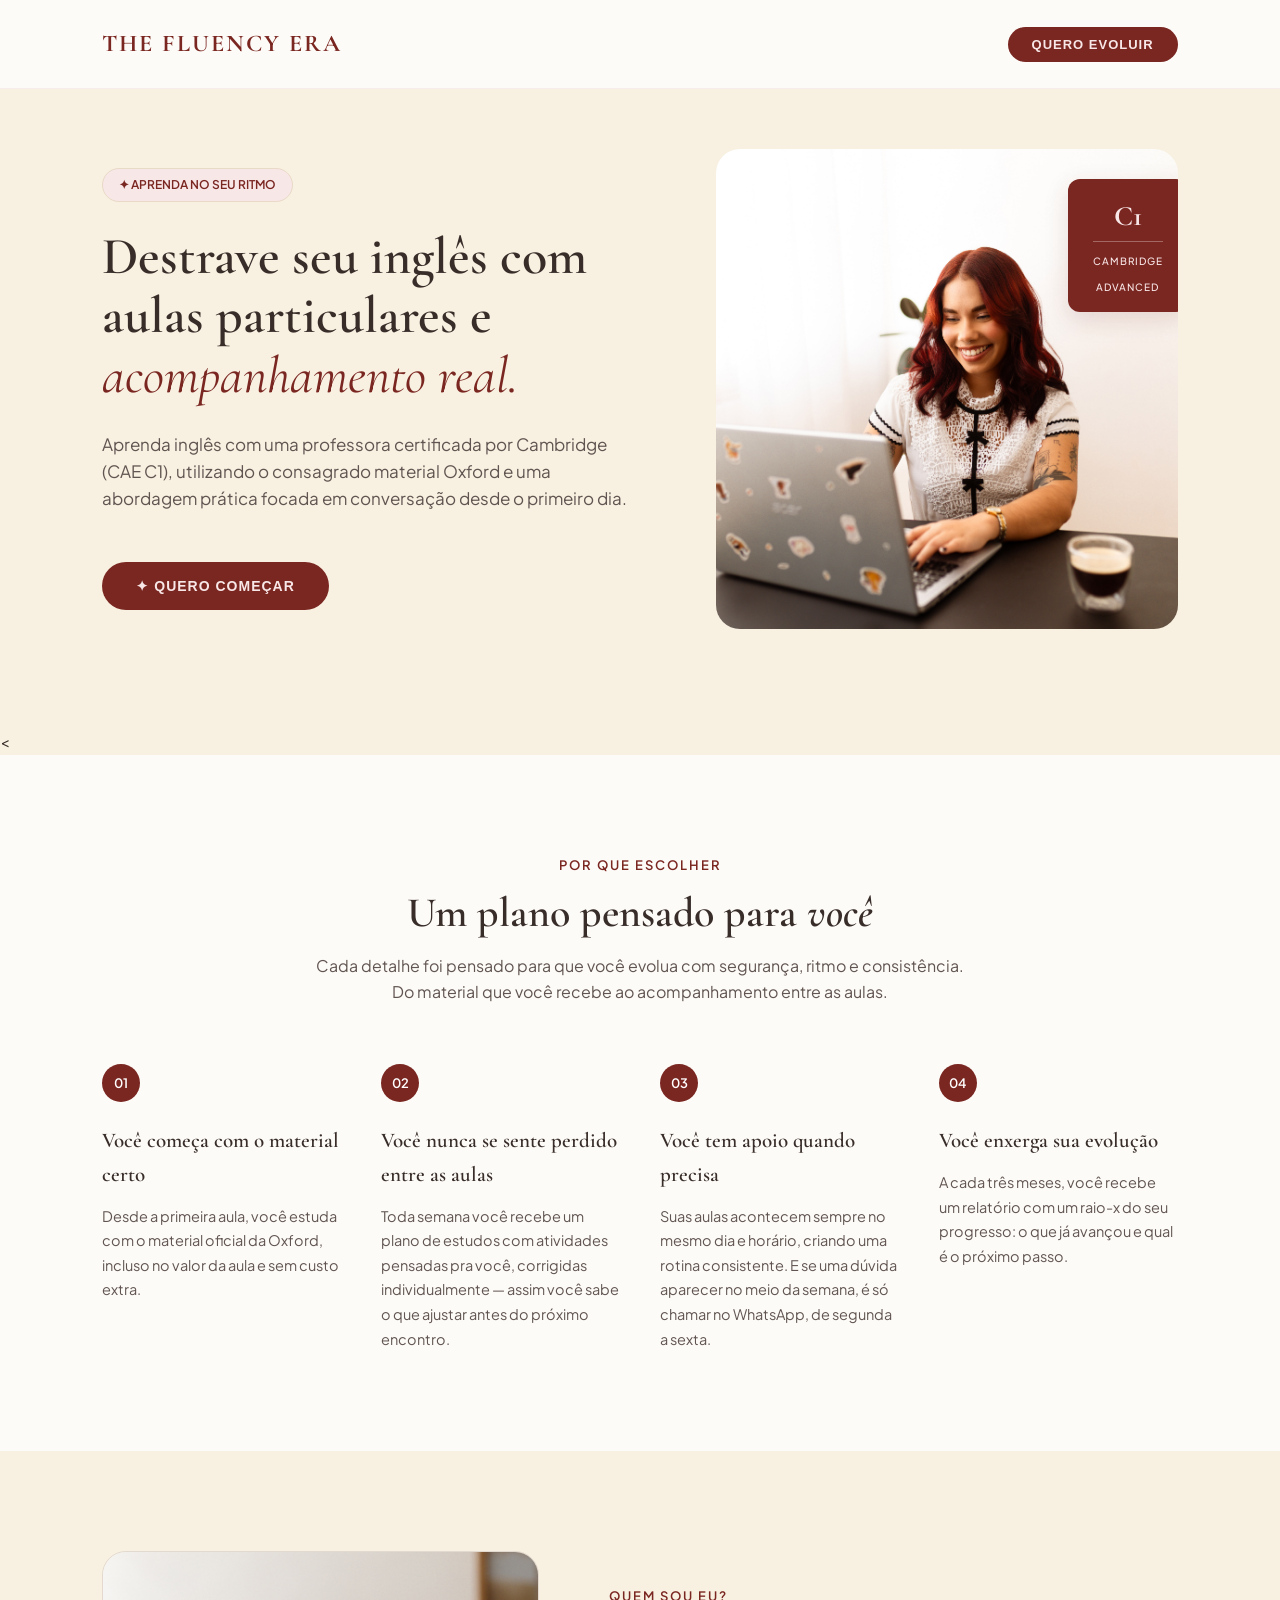
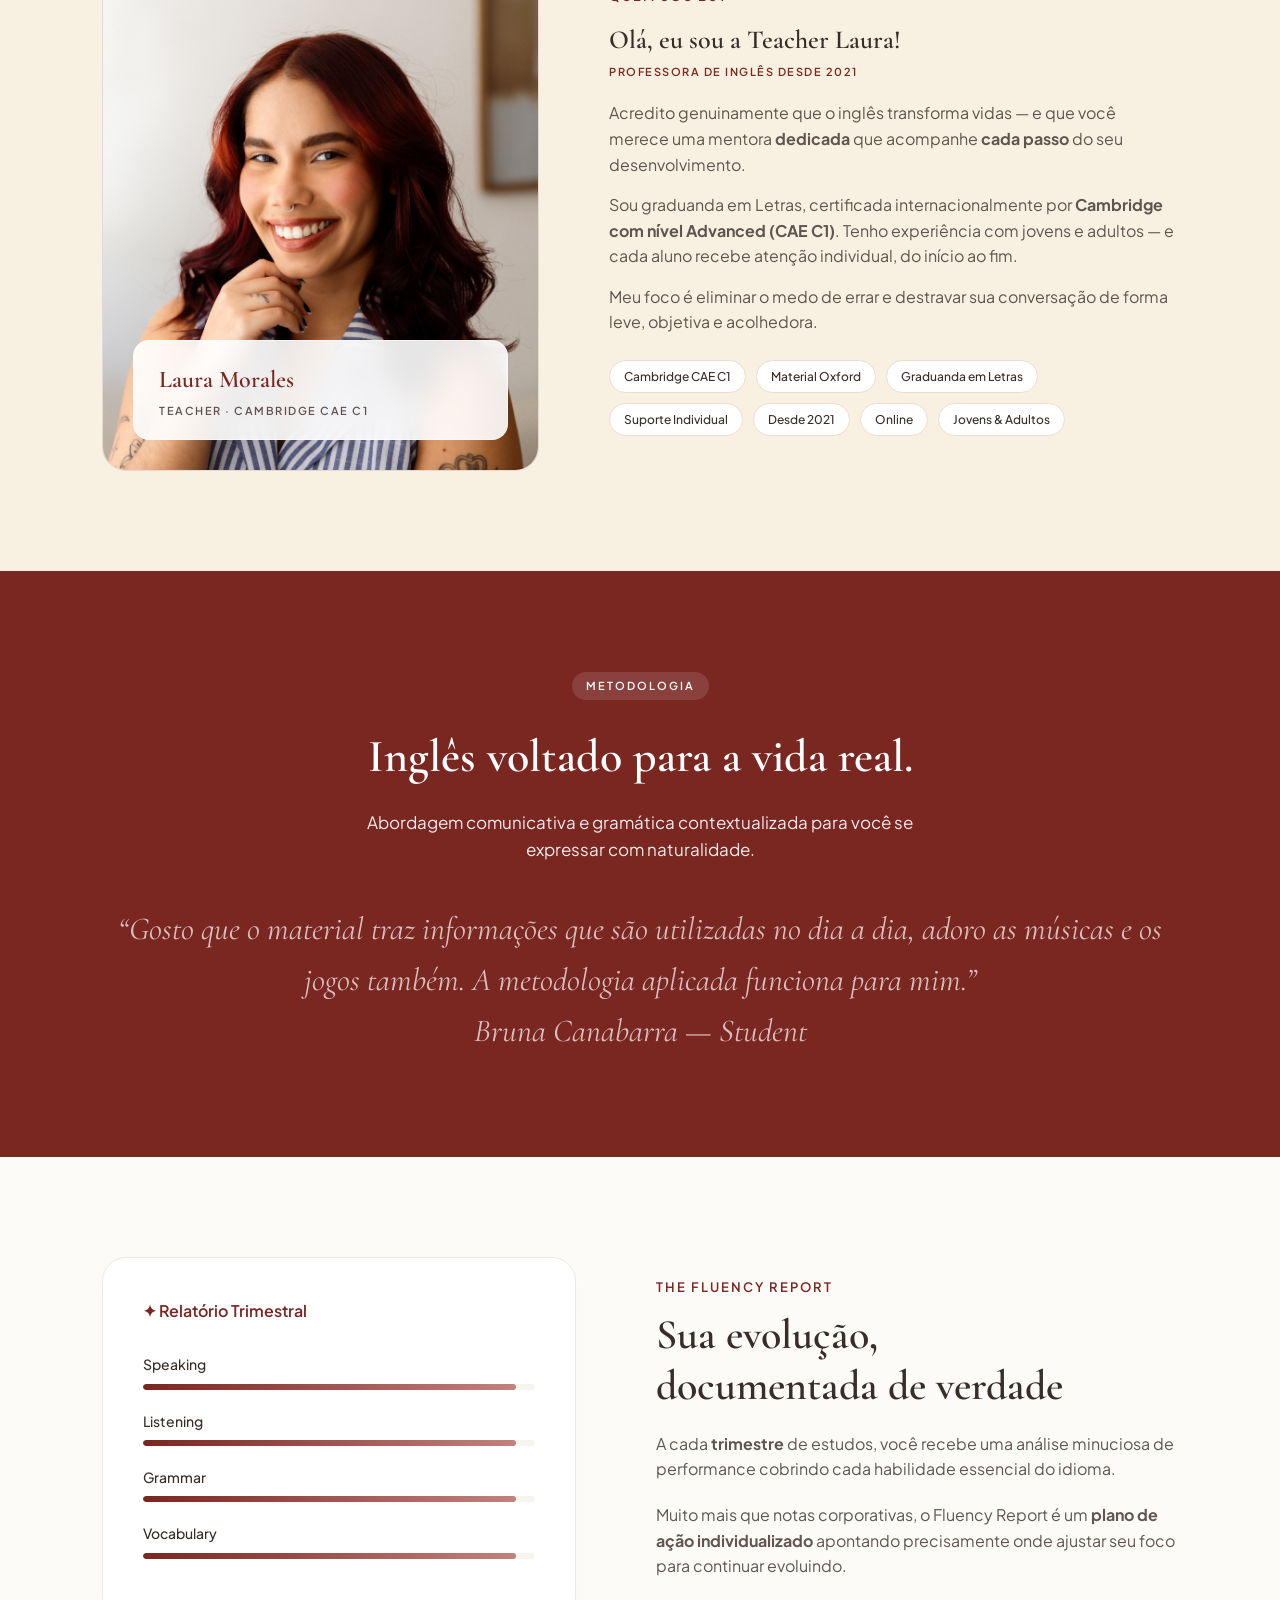
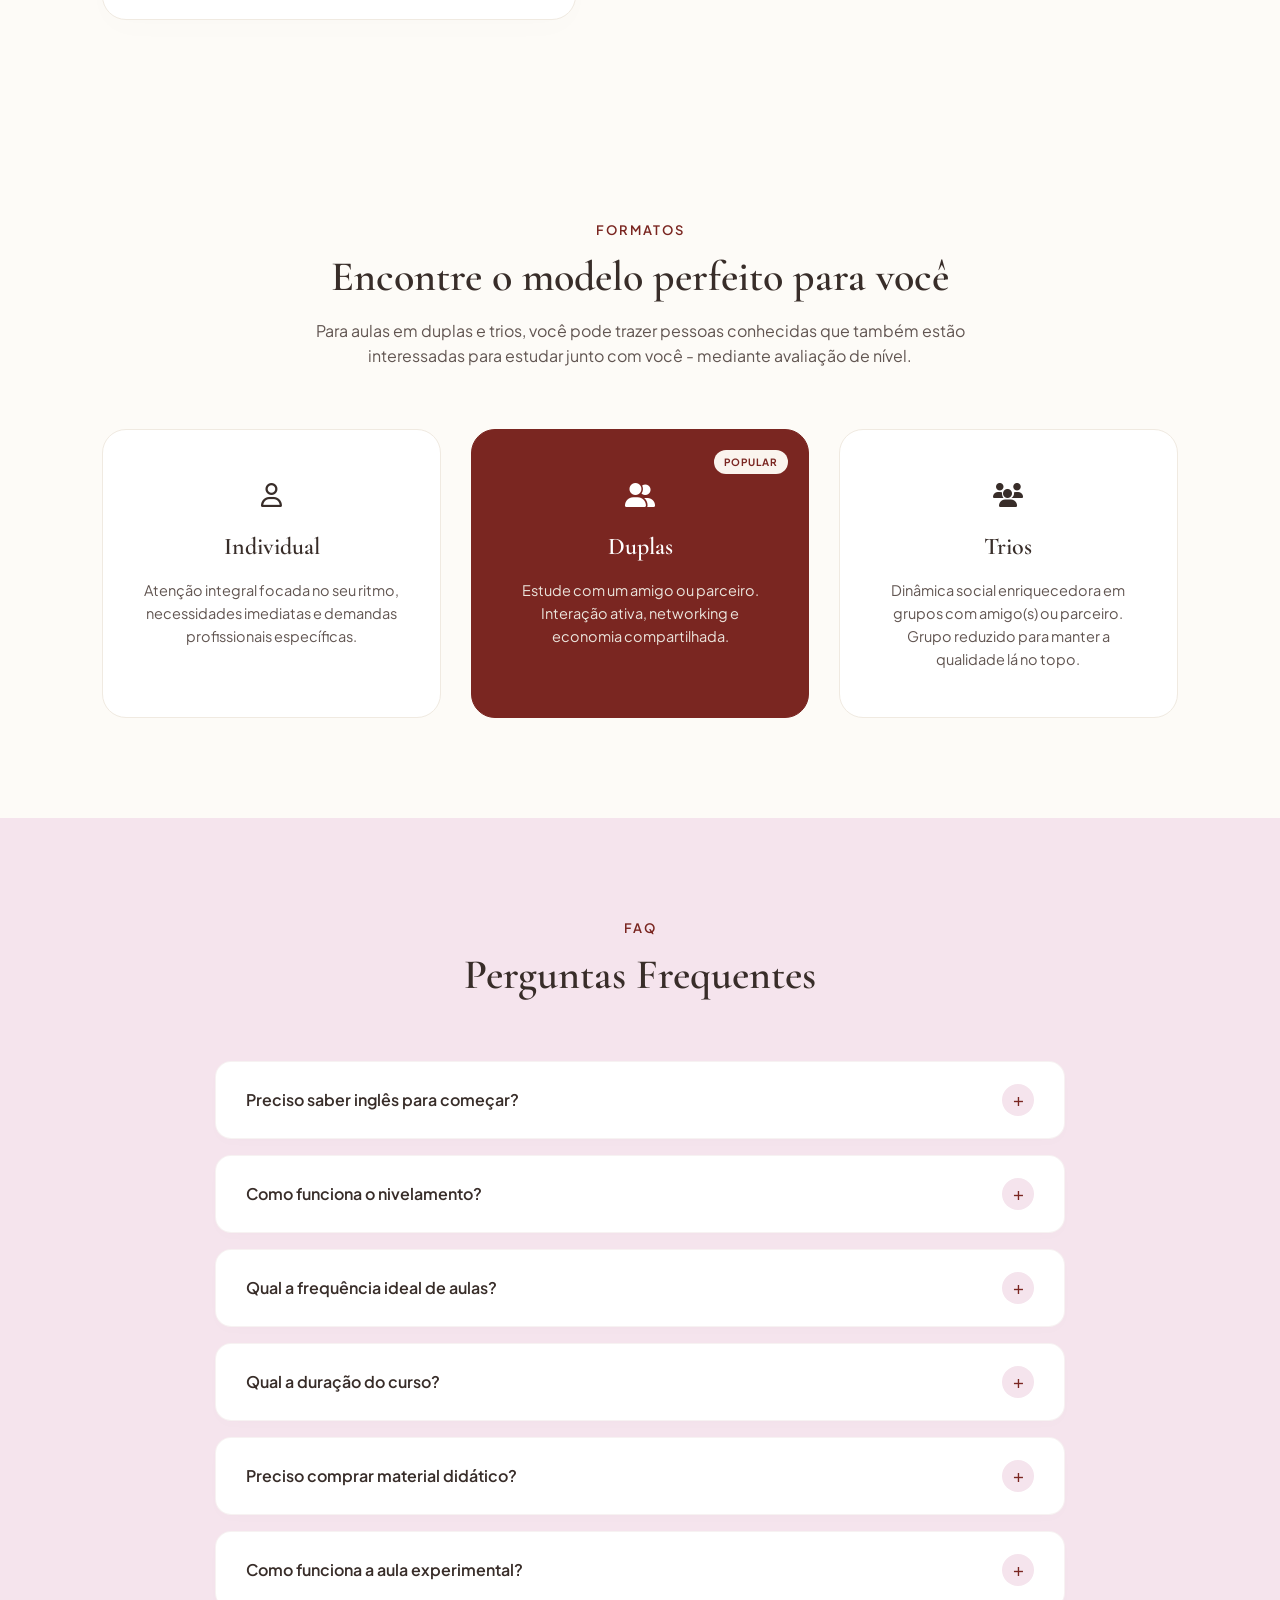
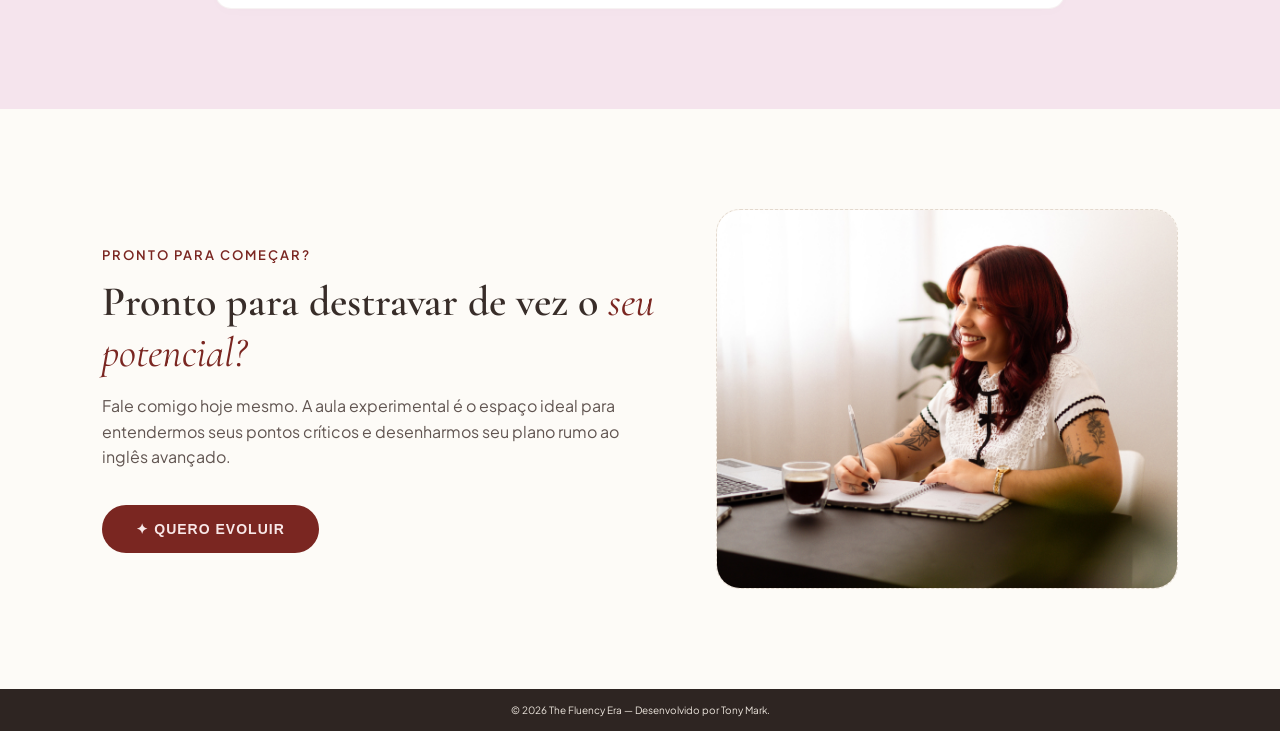
==== commit 7ae9553d: "Update print statement from 'Hello' to 'Goodbye' alteração de <h2>" ====
--- a/index.html
+++ b/index.html
@@ -44,7 +44,7 @@
     <<section class="features-section">
         <div class="section-header">
             <span class="badge-small">POR QUE ESCOLHER</span>
-            <h2>Nada aqui é <em>solto</em></h2>
+            <h2>Um plano pensado para <em>você</em></h2>
             <p>Cada detalhe foi pensado para que você evolua com segurança, ritmo e consistência.<br>Do material que
                 você recebe ao acompanhamento entre as aulas.</p>
         </div>
--- a/css/stylos.css
+++ b/css/stylos.css
@@ -1,30 +1,22 @@
+/*   1. VARIÁVEIS GLOBAIS E RESET   */
+:root {
+    --bordô: #7A2621;         /* Tom de vinho principal dos botões e logo */
+    --bordô-light: #5E1B17;   /* Hover dos botões */
+    --rosa: #eac8d6;          /* Detalhes e bordas secundárias */
+    --rosa-light: #f5e4ed;    /* Fundo suave do FAQ e badges */
+    --creme: #f8f0e0;         /* Tom creme padrão do body */
+    --creme-light: #FDFBF7;   /* Variação creme claro para contraste */
+    --dark: #382d29;          /* Cor da tipografia principal */
+    --gray: #615551;          /* Cor dos parágrafos secundários */
+    --white: #FFFFFF;         /* Fundo interno dos cards */
+}
+
 * {
     box-sizing: border-box;
     margin: 0;
     padding: 0;
 }
 
-:root {
-    --bordô: #7A2621;
-    /* Tom de vinho principal dos botões e logo */
-    --bordô-light: #5E1B17;
-    /* Hover dos botões */
-    --rosa: #eac8d6;
-    /* Detalhes e bordas secundárias */
-    --rosa-light: #f5e4ed;
-    /* Fundo suave do FAQ e badges */
-    --creme: #f8f0e0;
-    /* Tom creme padrão do body */
-    --creme-light: #FDFBF7;
-    /* Variação creme claro para contraste */
-    --dark: #382d29;
-    /* Cor da tipografia principal */
-    --gray: #615551;
-    /* Cor dos parágrafos secundários */
-    --white: #FFFFFF;
-    /* Fundo interno dos cards */
-}
-
 body {
     font-family: 'Plus Jakarta Sans', sans-serif;
     background-color: var(--creme);
@@ -32,7 +24,7 @@
     line-height: 1.6;
 }
 
-/*FONTES*/
+/*    2. TIPOGRAFIA   */
 h1,
 h2,
 h3,
@@ -48,23 +40,25 @@
 .modalities-section h2,
 .faq-section h2,
 .modal-body-box h2,
-.methodology-banner h2 {
+.methodology-banner h2,
+.item h3 {
     font-family: 'Cormorant Garamond', serif;
     font-weight: 600;
 }
 
-/* Padronização dos parágrafos e textos das seções para usarem a Plus Jakarta Sans */
 p,
 .section-header p,
 .about-content p,
 .report-text p,
 .feature-card p,
 .modality-card p,
-.faq-q span {
+.faq-q span,
+.item p,
+.intro {
     font-family: 'Plus Jakarta Sans', sans-serif;
 }
 
-/*NAVBAR (MENU SUPERIOR)*/
+/*   3. NAVBAR (MENU SUPERIOR)   */
 nav {
     display: flex;
     justify-content: space-between;
@@ -82,6 +76,7 @@
     letter-spacing: 2px;
     color: var(--bordô);
     font-weight: bold;
+    white-space: nowrap; /* Garante que a logo não quebre linha de forma indesejada */
 }
 
 .btn-nav {
@@ -95,13 +90,14 @@
     letter-spacing: 1px;
     cursor: pointer;
     transition: background-color 0.3s ease;
+    white-space: nowrap;
 }
 
 .btn-nav:hover {
     background-color: var(--bordô-light);
 }
 
-/*ELEMENTOS VISUAIS: BADGES E BOTÕES GERAIS*/
+/*  4. ELEMENTOS VISUAIS: BADGES E BOTÕES  */
 .badge {
     background-color: #f8e7e7;
     padding: 6px 16px;
@@ -144,7 +140,7 @@
     transform: translateY(-2px);
 }
 
-/*SEÇÃO HERO*/
+/*  5. SEÇÃO HERO */
 .hero {
     padding: 60px 8% 100px 8%;
     background-color: var(--creme);
@@ -223,7 +219,64 @@
     font-weight: 500;
 }
 
-/*CONFIGURAÇÃO DO GRID DE BENEFÍCIOS*/
+/*   6. SEÇÃO (POR QUE ESCOLHER / GRID DE 4)  */
+.section {
+    max-width: 1180px;
+    margin: 0 auto;
+    padding: 100px 8%;
+}
+
+.eyebrow {
+    font-size: 12px;
+    font-weight: 600;
+    letter-spacing: 0.12em;
+    text-transform: uppercase;
+    color: var(--bordô);
+    margin-bottom: 14px;
+}
+
+.intro {
+    font-size: 16px;
+    line-height: 1.7;
+    color: var(--gray);
+    max-width: 740px;
+    margin-bottom: 64px;
+}
+
+.grid {
+    display: grid;
+    grid-template-columns: repeat(4, 1fr);
+    gap: 40px;
+}
+
+.item .number {
+    width: 38px;
+    height: 38px;
+    border-radius: 50%;
+    background: var(--bordô);
+    color: #fff;
+    font-size: 13px;
+    font-weight: 600;
+    display: flex;
+    align-items: center;
+    justify-content: center;
+    margin-bottom: 22px;
+}
+
+.item h3 {
+    font-size: 21px;
+    margin: 0 0 12px;
+    color: var(--dark);
+}
+
+.item p {
+    font-size: 14.5px;
+    line-height: 1.7;
+    color: var(--gray);
+    margin: 0;
+}
+
+/*  7. SEÇÕES GERAIS (FEATURES, ABOUT, ETC)  */
 .features-section {
     padding: 100px 8%;
     background-color: var(--creme-light);
@@ -294,7 +347,7 @@
     font-weight: 400;
 }
 
-/*METODOLOGIA BANNER*/
+/*   8. METODOLOGIA BANNER  */
 .methodology-banner {
     background-color: var(--bordô);
     color: var(--white);
@@ -333,7 +386,7 @@
     font-weight: 400;
 }
 
-/*THE FLUENCY REPORT*/
+/*   9. THE FLUENCY REPORT  */
 .report-section {
     padding: 100px 8%;
     background-color: var(--creme-light);
@@ -400,7 +453,7 @@
     font-weight: 400;
 }
 
-/*ABOUT SECTION (QUEM É TEACHER LAURA?)*/
+/*   10. ABOUT SECTION  */
 .about-section {
     padding: 100px 8%;
     background-color: var(--creme);
@@ -462,11 +515,14 @@
 }
 
 .subtitle-instructor {
-    font-size: 12px;
-    font-weight: 600;
-    letter-spacing: 1.5px;
-    color: var(--bordô);
-    margin-bottom: 20px;
+    font-family: 'Plus Jakarta Sans', sans-serif !important;
+    font-size: 11px !important;
+    color: var(--bordô) !important;
+    font-weight: 600 !important;
+    letter-spacing: 1.5px !important;
+    text-transform: uppercase !important;
+    display: block !important;
+    margin-bottom: 20px !important;
 }
 
 .about-content p {
@@ -494,7 +550,7 @@
     color: var(--dark);
 }
 
-/*MODALIDADES*/
+/*    11. MODALIDADES   */
 .modalities-section {
     padding: 100px 8%;
     background-color: var(--creme-light);
@@ -559,7 +615,7 @@
     margin-bottom: 15px;
 }
 
-/*SEÇÃO FAQ ACCORDION*/
+/*   12. FAQ ACCORDION */
 .faq-section {
     padding: 100px 8%;
     background-color: var(--rosa-light);
@@ -641,7 +697,7 @@
     color: var(--white);
 }
 
-/*SEÇÃO FINAL CTA & FOOTER*/
+/* 13. CTA FINAL & FOOTER */
 .cta-final {
     padding: 100px 8%;
     background-color: var(--creme-light);
@@ -691,7 +747,7 @@
     font-size: 10px;
 }
 
-/*INTERFACE INTERATIVA MODAL*/
+/*   14. MODAL  */
 .modal {
     display: none;
     position: fixed;
@@ -801,9 +857,8 @@
     background-color: var(--bordô-light);
 }
 
-/* RESPONSIVIDADE (MEDIA QUERIES)*/
+/*   15. RESPONSIVIDADE (MEDIA QUERIES) */
 @media (max-width: 992px) {
-
     .hero-container,
     .report-container,
     .about-container,
@@ -818,134 +873,6 @@
     }
 }
 
-@media (max-width: 600px) {
-
-    .features-grid,
-    .modalities-grid {
-        grid-template-columns: 1fr;
-    }
-
-    .modal-body-box {
-        padding: 30px 20px;
-    }
-
-    .hero-text h1 {
-        font-size: 36px;
-    }
-}
-
-/* Força a alteração do subtítulo ignorando regras antigas */
-.about-content .subtitle-instructor,
-.about-text .subtitle-instructor,
-p.subtitle-instructor {
-    font-family: 'Plus Jakarta Sans', sans-serif !important;
-    font-size: 11px !important;
-    /* Diminui o tamanho */
-    color: #7A2621 !important;
-    /* Força a cor vermelha/bordô */
-    font-weight: 600 !important;
-    letter-spacing: 1.5px !important;
-    /* Espaçamento elegante */
-    text-transform: uppercase !important;
-    /* Em maiúsculas */
-    display: block !important;
-    margin-bottom: 20px !important;
-}
-
-/*Adicionando outro CSS de modificação para a linha 44 <section class="section"> */
-:root {
-    --burgundy: #832424;
-    --dusty-rose: #EAC8D6;
-    --peach: #FAE8D6;
-    --ink: #2B2320;
-    --muted: #6B5F5A;
-}
-
-* {
-    box-sizing: border-box;
-}
-
-body {
-    margin: 0;
-    background: #FFFDFB;
-    font-family: 'Poppins', sans-serif;
-    color: var(--ink);
-}
-
-.section {
-    max-width: 1180px;
-    margin: 0 auto;
-    padding: 80px 32px;
-}
-
-.eyebrow {
-    font-family: 'Poppins', sans-serif;
-    font-size: 12px;
-    font-weight: 600;
-    letter-spacing: 0.12em;
-    text-transform: uppercase;
-    color: var(--burgundy);
-    margin-bottom: 14px;
-}
-
-h2 {
-    font-family: 'Cormorant Garamond', serif;
-    font-weight: 600;
-    font-size: 42px;
-    line-height: 1.15;
-    margin: 0 0 20px;
-    color: var(--ink);
-}
-
-h2 em {
-    font-style: italic;
-    color: var(--burgundy);
-}
-
-.intro {
-    font-size: 16px;
-    line-height: 1.7;
-    color: var(--muted);
-    max-width: 740px;
-    margin-bottom: 64px;
-}
-
-.grid {
-    display: grid;
-    grid-template-columns: repeat(4, 1fr);
-    gap: 40px;
-}
-
-.item .number {
-    width: 38px;
-    height: 38px;
-    border-radius: 50%;
-    background: var(--burgundy);
-    color: #fff;
-    font-family: 'Poppins', sans-serif;
-    font-size: 13px;
-    font-weight: 600;
-    display: flex;
-    align-items: center;
-    justify-content: center;
-    margin-bottom: 22px;
-}
-
-.item h3 {
-    font-family: 'Cormorant Garamond', serif;
-    font-weight: 600;
-    font-size: 21px;
-    margin: 0 0 12px;
-    color: var(--ink);
-}
-
-.item p {
-    font-size: 14.5px;
-    line-height: 1.7;
-    color: var(--muted);
-    margin: 0;
-}
-
 @media (max-width: 900px) {
     .grid {
         grid-template-columns: repeat(2, 1fr);
@@ -957,12 +884,36 @@
     }
 }
 
-@media (max-width: 560px) {
+@media (max-width: 600px) {
+    .features-grid,
+    .modalities-grid,
     .grid {
         grid-template-columns: 1fr;
     }
 
-    .section {
-        padding: 56px 24px;
+    .modal-body-box {
+        padding: 30px 20px;
     }
-}
+
+    .hero-text h1 {
+        font-size: 36px;
+    }
+}
+
+/* CORREÇÃO ESPECÍFICA DO CABEÇALHO NO MOBILE (NÃO ALTERA O DESKTOP) */
+@media (max-width: 480px) {
+    nav {
+        padding: 15px 5%;
+    }
+
+    .logo {
+        font-size: 18px; /* Mantém compacto para o nome não quebrar */
+        letter-spacing: 1px;
+    }
+
+    .btn-nav {
+        padding: 8px 14px; /* Deixa o botão mais compacto no canto */
+        font-size: 11px;
+        letter-spacing: 0.5px;
+    }
+}
